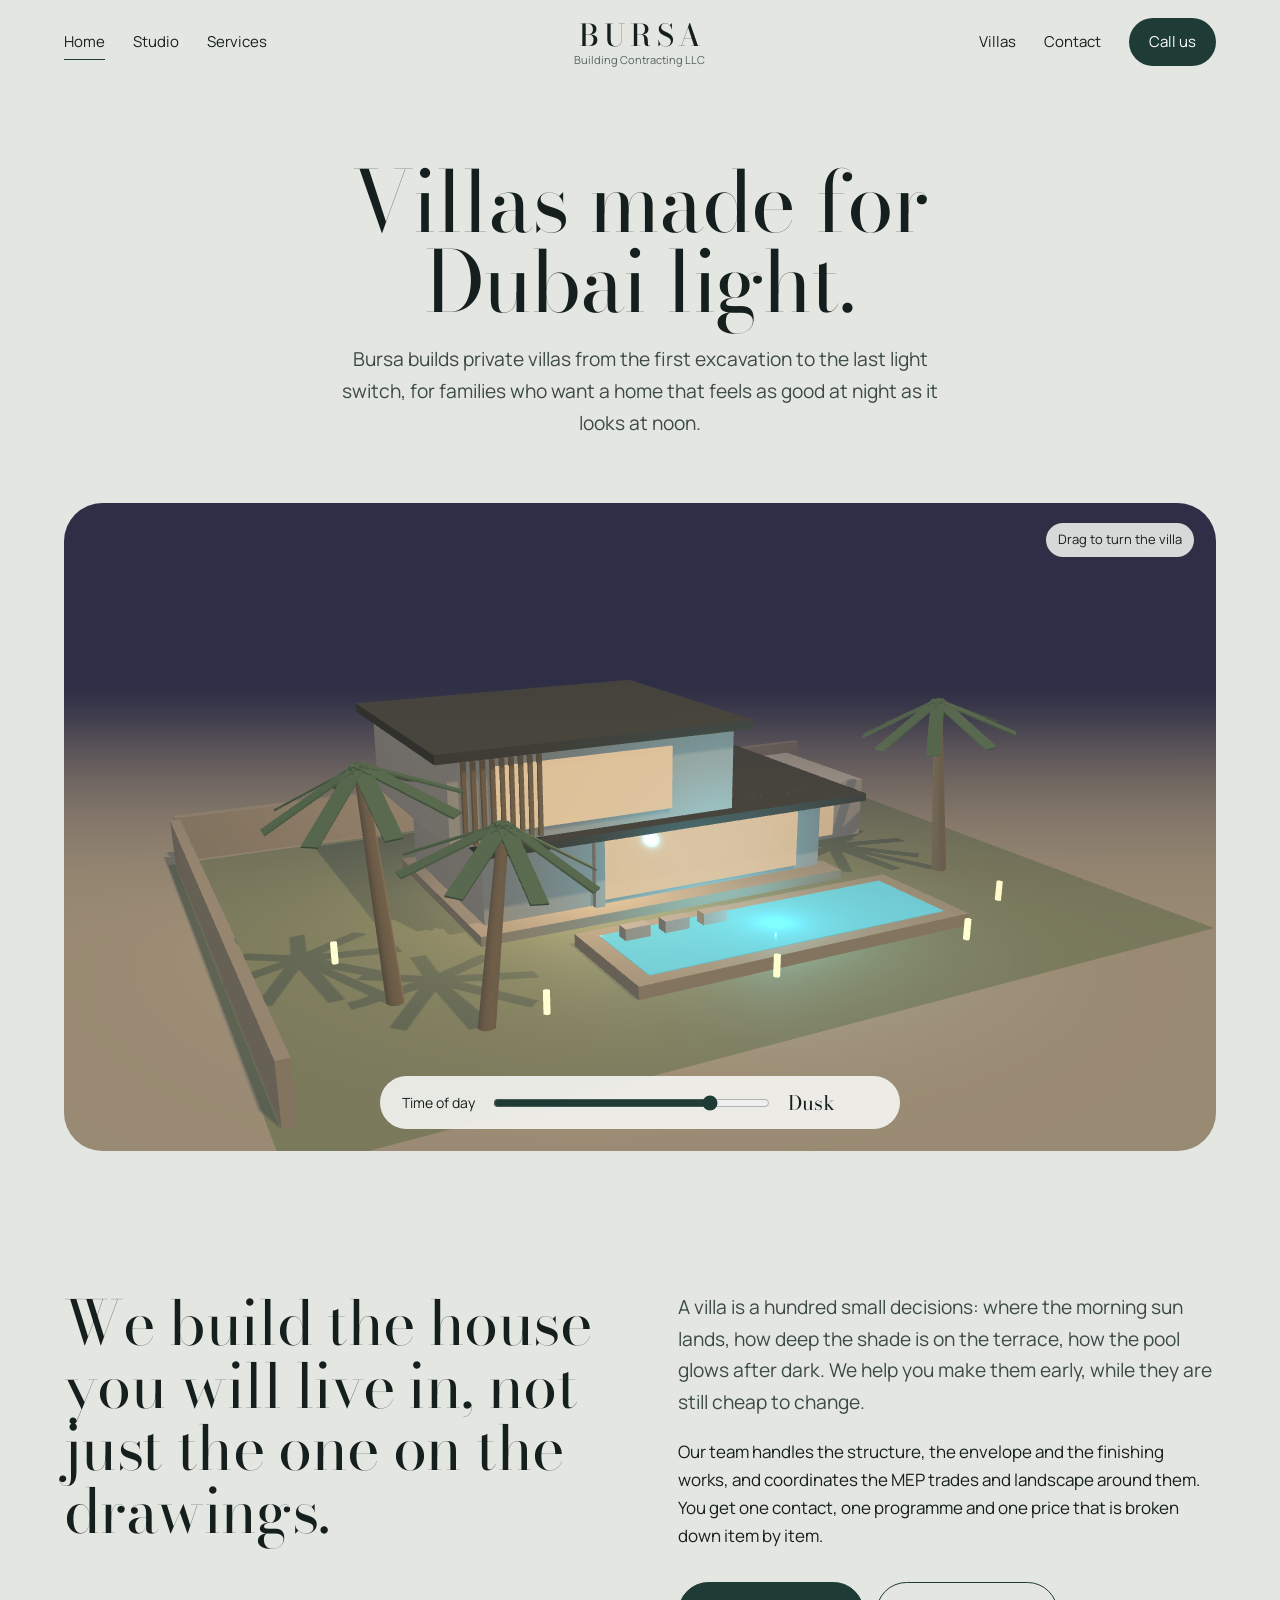
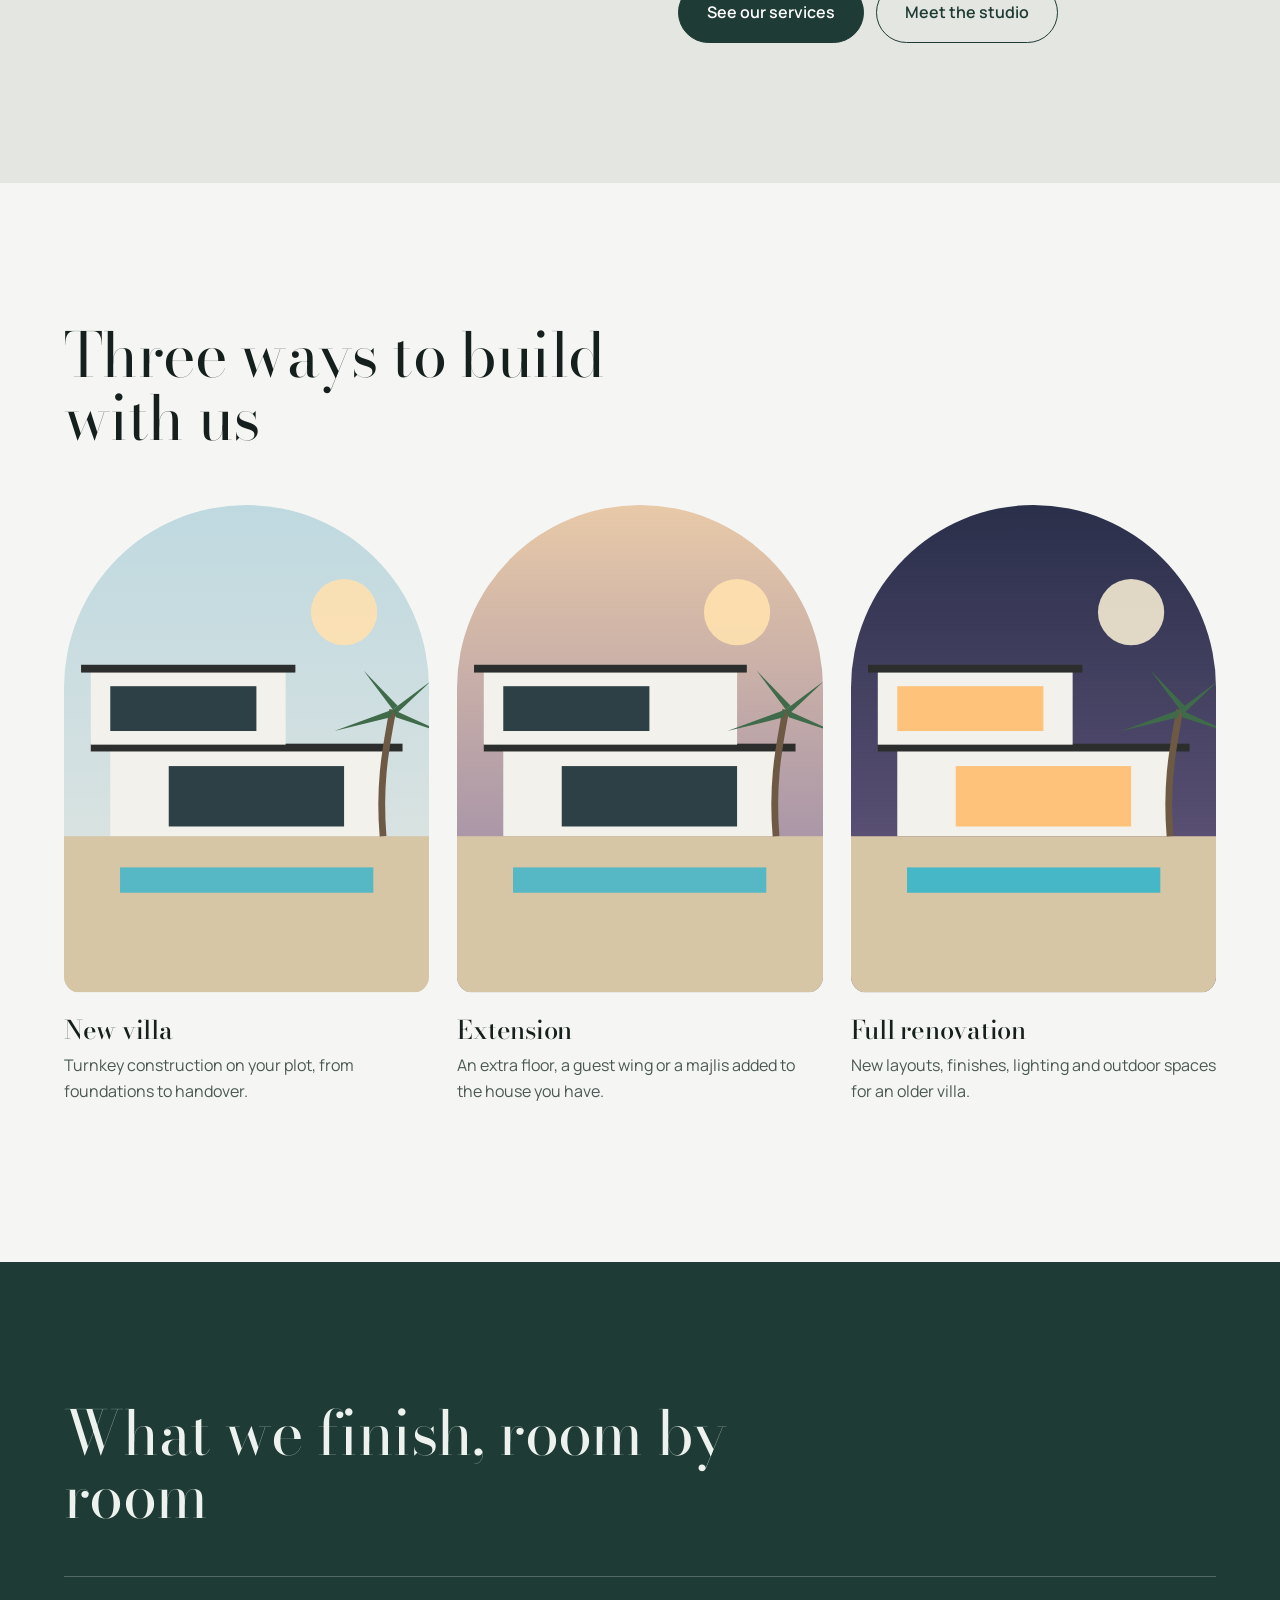
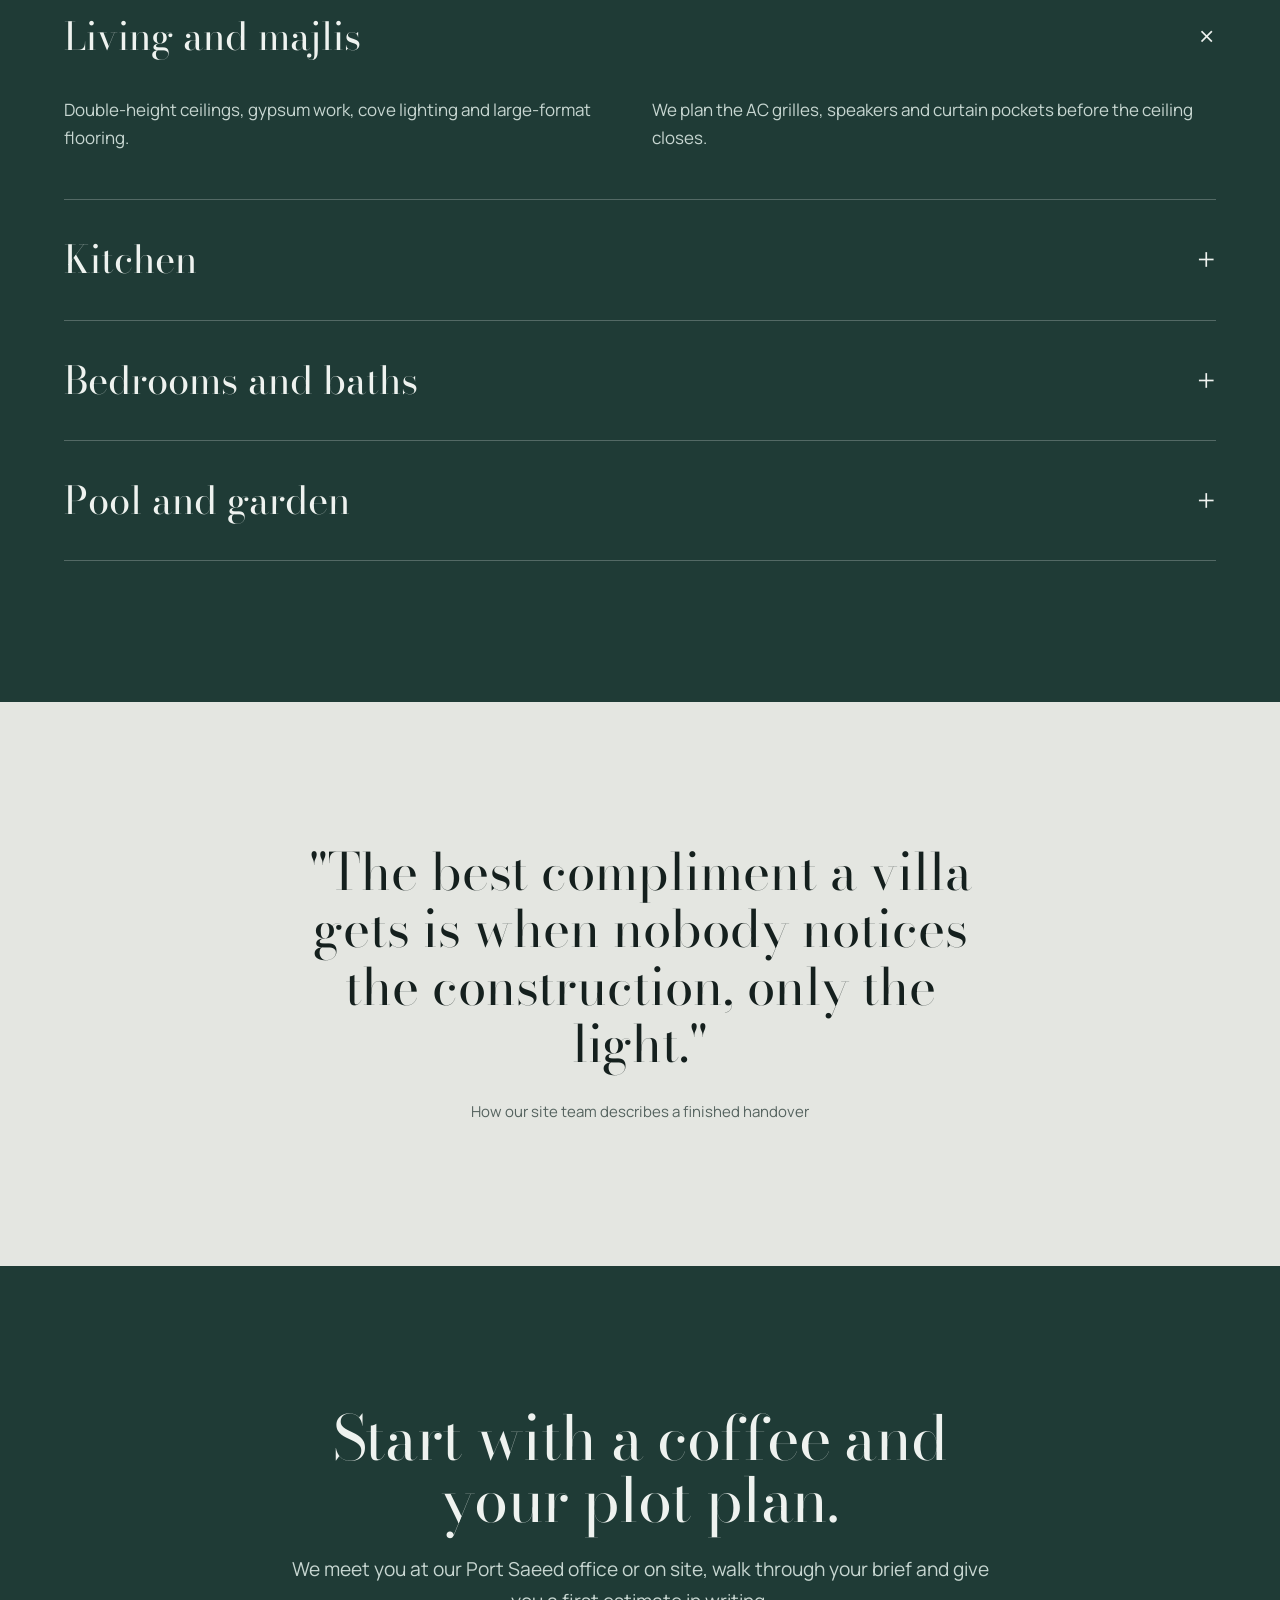
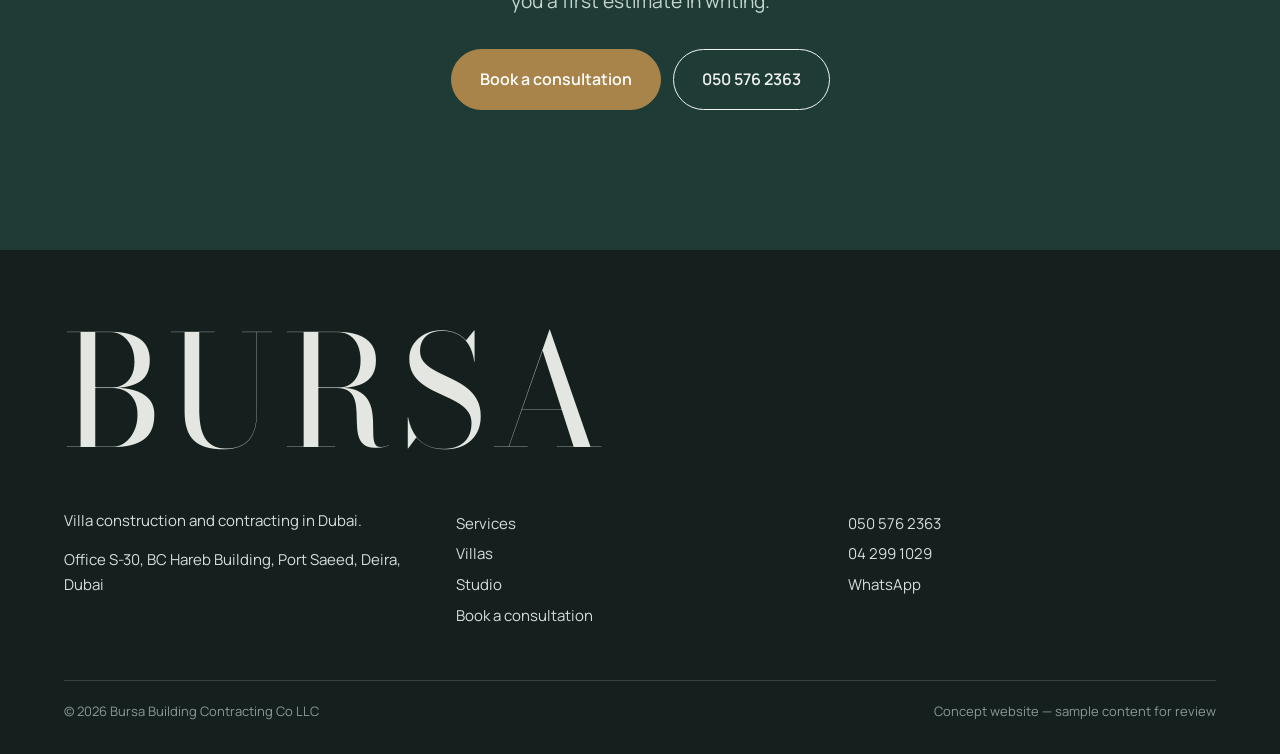
==== index.html @ c4c03177 "Initial commit: add project source, detailed README, and website screenshots" ====
<!doctype html>
<html lang="en">
<head>
<meta charset="utf-8">
<meta name="viewport" content="width=device-width, initial-scale=1, viewport-fit=cover">
<title>Bursa Building Contracting | Villa construction in Dubai</title>
<meta name="description" content="Private villa construction, extensions and renovation in Dubai.">
<meta name="theme-color" content="#1F3B36">
<meta property="og:title" content="Bursa Building Contracting | Villa construction in Dubai">
<meta property="og:description" content="Private villa construction, extensions and renovation in Dubai.">
<link rel="icon" href="favicon.svg" type="image/svg+xml">
<link rel="preconnect" href="https://fonts.googleapis.com">
<link rel="preconnect" href="https://fonts.gstatic.com" crossorigin>
<link href="https://fonts.googleapis.com/css2?family=Bodoni+Moda:opsz,wght@6..96,400..700&family=Manrope:wght@400;500;600;700&display=swap" rel="stylesheet">
<link rel="stylesheet" href="assets/css/style.css">
</head>
<body class="page-index">
<a class="skip" href="#main">Skip to content</a>
<header class="hdr" data-header>
  <div class="wrap">
    <nav class="side" aria-label="Main"><a href="index.html" aria-current="page">Home</a><a href="about.html">Studio</a><a href="services.html">Services</a></nav>
    <a class="logo" href="index.html" aria-label="Bursa Building Contracting home"><b>BURSA</b><small>Building Contracting LLC</small></a>
    <nav class="side right" aria-label="Secondary"><a href="projects.html">Villas</a><a href="contact.html">Contact</a><a class="pill" href="tel:+971505762363">Call us</a></nav>
    <button class="menu-btn" data-menu-toggle aria-expanded="false" aria-controls="mnav">Menu</button>
  </div>
  <nav class="mnav" id="mnav" data-menu aria-label="Mobile"><a href="index.html" aria-current="page">Home</a><a href="about.html">Studio</a><a href="services.html">Services</a><a href="projects.html">Villas</a><a href="contact.html">Contact</a><a class="tel" href="tel:+971505762363">050 576 2363</a></nav>
</header>
<main id="main">
<section class="hero"><div class="wrap">
  <h1>Villas made for Dubai light.</h1>
  <p class="lede">Bursa builds private villas from the first excavation to the last light switch, for families who want a home that feels as good at night as it looks at noon.</p>
  <div class="frame">
    <canvas data-scene="hero" role="img" aria-label="A 3D modern villa with a pool and palm trees, lit from midday to night"></canvas>
    <span class="drag-hint">Drag to turn the villa</span>
    <label class="tod"><span>Time of day</span><input type="range" min="0" max="1" step="0.01" value="0.1" data-tod aria-label="Time of day"><output data-tod-label>Midday</output></label>
  </div>
</div></section>

<section class="sec"><div class="wrap intro">
  <h2>We build the house you will live in, not just the one on the drawings.</h2>
  <div>
    <p class="lede">A villa is a hundred small decisions: where the morning sun lands, how deep the shade is on the terrace, how the pool glows after dark. We help you make them early, while they are still cheap to change.</p>
    <p>Our team handles the structure, the envelope and the finishing works, and coordinates the MEP trades and landscape around them. You get one contact, one programme and one price that is broken down item by item.</p>
    <div class="btns"><a class="btn solid" href="services.html">See our services</a><a class="btn" href="about.html">Meet the studio</a></div>
  </div>
</div></section>

<section class="sec chalk"><div class="wrap">
  <h2 style="max-width:16ch">Three ways to build with us</h2>
  <div class="villas">
    <article class="villa-card"><div class="pic"><svg viewBox="0 0 400 500" preserveAspectRatio="xMidYMid slice" aria-hidden="true"><defs><linearGradient id="sa" x1="0" y1="0" x2="0" y2="1"><stop offset="0" stop-color="#BFD9E0"/><stop offset="1" stop-color="#E4E6E1"/></linearGradient></defs><rect width="400" height="500" fill="url(#sa)"/><circle cx="300" cy="110" r="34" fill="#FFE2B0" opacity=".9"/><rect x="60" y="250" width="280" height="90" fill="#F3F1EC"/><rect x="40" y="245" width="320" height="8" fill="#2B2E2C"/><rect x="40" y="170" width="200" height="76" fill="#F3F1EC"/><rect x="30" y="164" width="220" height="8" fill="#2B2E2C"/><rect x="60" y="186" width="150" height="46" fill="#2D4046"/><rect x="120" y="268" width="180" height="62" fill="#2D4046"/><rect x="0" y="340" width="400" height="160" fill="#D7C6A6"/><rect x="70" y="372" width="260" height="26" fill="#3FB7C9" opacity=".85"/><path d="M340 340 C335 280 345 240 350 210" stroke="#6E5A44" stroke-width="7" fill="none"/><g fill="#3F6B4A"><path d="M350 210 l-60 22 l58-14z"/><path d="M350 210 l55 25 l-52-17z"/><path d="M350 210 l-30 -40 l35 36z"/><path d="M350 210 l40 -30 l-36 34z"/></g></svg></div><h3>New villa</h3><p>Turnkey construction on your plot, from foundations to handover.</p></article>
    <article class="villa-card"><div class="pic"><svg viewBox="0 0 400 500" preserveAspectRatio="xMidYMid slice" aria-hidden="true"><defs><linearGradient id="sb" x1="0" y1="0" x2="0" y2="1"><stop offset="0" stop-color="#E8C9A8"/><stop offset="1" stop-color="#8E7FA8"/></linearGradient></defs><rect width="400" height="500" fill="url(#sb)"/><circle cx="300" cy="110" r="34" fill="#FFE2B0" opacity=".9"/><rect x="60" y="250" width="280" height="90" fill="#F3F1EC"/><rect x="40" y="245" width="320" height="8" fill="#2B2E2C"/><rect x="40" y="170" width="260" height="76" fill="#F3F1EC"/><rect x="30" y="164" width="280" height="8" fill="#2B2E2C"/><rect x="60" y="186" width="150" height="46" fill="#2D4046"/><rect x="120" y="268" width="180" height="62" fill="#2D4046"/><rect x="0" y="340" width="400" height="160" fill="#D7C6A6"/><rect x="70" y="372" width="260" height="26" fill="#3FB7C9" opacity=".85"/><path d="M340 340 C335 280 345 240 350 210" stroke="#6E5A44" stroke-width="7" fill="none"/><g fill="#3F6B4A"><path d="M350 210 l-60 22 l58-14z"/><path d="M350 210 l55 25 l-52-17z"/><path d="M350 210 l-30 -40 l35 36z"/><path d="M350 210 l40 -30 l-36 34z"/></g></svg></div><h3>Extension</h3><p>An extra floor, a guest wing or a majlis added to the house you have.</p></article>
    <article class="villa-card"><div class="pic"><svg viewBox="0 0 400 500" preserveAspectRatio="xMidYMid slice" aria-hidden="true"><defs><linearGradient id="sc" x1="0" y1="0" x2="0" y2="1"><stop offset="0" stop-color="#2A2F4A"/><stop offset="1" stop-color="#6E5E86"/></linearGradient></defs><rect width="400" height="500" fill="url(#sc)"/><circle cx="300" cy="110" r="34" fill="#F3E9D2" opacity=".9"/><rect x="60" y="250" width="280" height="90" fill="#F3F1EC"/><rect x="40" y="245" width="320" height="8" fill="#2B2E2C"/><rect x="40" y="170" width="200" height="76" fill="#F3F1EC"/><rect x="30" y="164" width="220" height="8" fill="#2B2E2C"/><rect x="60" y="186" width="150" height="46" fill="#FFC27A"/><rect x="120" y="268" width="180" height="62" fill="#FFC27A"/><rect x="0" y="340" width="400" height="160" fill="#D7C6A6"/><rect x="70" y="372" width="260" height="26" fill="#3FB7C9" opacity=".95"/><path d="M340 340 C335 280 345 240 350 210" stroke="#6E5A44" stroke-width="7" fill="none"/><g fill="#3F6B4A"><path d="M350 210 l-60 22 l58-14z"/><path d="M350 210 l55 25 l-52-17z"/><path d="M350 210 l-30 -40 l35 36z"/><path d="M350 210 l40 -30 l-36 34z"/></g></svg></div><h3>Full renovation</h3><p>New layouts, finishes, lighting and outdoor spaces for an older villa.</p></article>
  </div>
</div></section>

<section class="sec teal"><div class="wrap">
  <h2 style="max-width:18ch">What we finish, room by room</h2>
  <div class="rooms">
    <details open><summary>Living and majlis</summary><div class="inner"><p>Double-height ceilings, gypsum work, cove lighting and large-format flooring.</p><p>We plan the AC grilles, speakers and curtain pockets before the ceiling closes.</p></div></details>
    <details><summary>Kitchen</summary><div class="inner"><p>Joinery, stone counters, extraction and appliance points coordinated with your supplier.</p><p>Separate service kitchen and pantry where the plan allows.</p></div></details>
    <details><summary>Bedrooms and baths</summary><div class="inner"><p>Walk-in wardrobes, concealed doors and wet areas with full waterproofing tests.</p><p>Sanitary ware installed to the manufacturer's levels and warranties.</p></div></details>
    <details><summary>Pool and garden</summary><div class="inner"><p>Concrete pools with tiling, filtration, lighting and decking.</p><p>Pergolas, planters, irrigation points and garden lighting.</p></div></details>
  </div>
</div></section>

<section class="sec quote"><div class="wrap">
  <blockquote>"The best compliment a villa gets is when nobody notices the construction, only the light."</blockquote>
  <cite>How our site team describes a finished handover</cite>
</div></section>
<section class="sec teal center"><div class="wrap" style="text-align:center">
  <h2 style="max-width:18ch;margin:0 auto">Start with a coffee and your plot plan.</h2>
  <p class="lede" style="margin:22px auto 0">We meet you at our Port Saeed office or on site, walk through your brief and give you a first estimate in writing.</p>
  <div class="btns" style="justify-content:center"><a class="btn solid" href="contact.html">Book a consultation</a><a class="btn" href="tel:+971505762363">050 576 2363</a></div>
</div></section>
</main>
<footer class="ftr"><div class="wrap">
  <div class="big">BURSA</div>
  <div class="cols">
    <div><p>Villa construction and contracting in Dubai.</p><p>Office S-30, BC Hareb Building, Port Saeed, Deira, Dubai</p></div>
    <nav aria-label="Footer"><a href="services.html">Services</a><a href="projects.html">Villas</a><a href="about.html">Studio</a><a href="contact.html">Book a consultation</a></nav>
    <nav aria-label="Phone"><a href="tel:+971505762363">050 576 2363</a><a href="tel:+97142991029">04 299 1029</a><a href="https://wa.me/971505762363" target="_blank" rel="noopener">WhatsApp</a></nav>
  </div>
  <div class="fine"><span>© <span data-year></span> Bursa Building Contracting Co LLC</span><span>Concept website — sample content for review</span></div>
</div></footer>
<script src="assets/js/vendor/three.min.js"></script>
<script src="assets/js/scene.js"></script>
<script src="assets/js/main.js"></script>
</body>
</html>
---- assets/css/style.css ----
/* Bursa Building Contracting — limestone, teal and dusk */
:root{
  --lime:#E4E6E1; --chalk:#F5F6F3; --teal:#1F3B36; --teal2:#2E5750; --dusk:#8E7FA8; --brass:#A9844A; --ink:#15201E;
  --serif:'Bodoni Moda', 'Didot', Georgia, serif;
  --sans:'Manrope', 'Helvetica Neue', Arial, sans-serif;
  --pad:clamp(20px,5vw,80px);
}
*{box-sizing:border-box}
html{scroll-behavior:smooth;-webkit-text-size-adjust:100%}
body{margin:0;background:var(--lime);color:var(--ink);font-family:var(--sans);font-size:17px;line-height:1.65;padding-bottom:env(safe-area-inset-bottom,0px)}
a{color:inherit}
:focus-visible{outline:2px solid var(--brass);outline-offset:3px}
.skip{position:absolute;left:-999px;background:var(--teal);color:#fff;padding:10px 16px;z-index:99}
.skip:focus{left:12px;top:12px}
.wrap{max-width:1320px;margin:0 auto;padding:0 var(--pad)}
h1,h2,h3{font-family:var(--serif);font-weight:500;margin:0;letter-spacing:-.01em}
h1{font-size:clamp(44px,6.6vw,104px);line-height:.95;font-weight:400}
h2{font-size:clamp(34px,4.8vw,70px);line-height:1.02;font-weight:400}
h3{font-size:clamp(22px,2vw,30px);line-height:1.15}
p{margin:0 0 1em;max-width:60ch}
.lede{font-size:clamp(18px,1.5vw,21px);color:#3B4A47}

/* header */
.hdr{position:sticky;top:0;z-index:40;background:rgba(228,230,225,.88);backdrop-filter:blur(12px);border-bottom:1px solid transparent;transition:border-color .3s;padding-top:env(safe-area-inset-top,0px)}
.hdr.is-scrolled{border-color:rgba(31,59,54,.15)}
.hdr .wrap{display:grid;grid-template-columns:1fr auto 1fr;align-items:center;height:84px}
.hdr .side{display:flex;gap:28px}
.hdr .side.right{justify-content:flex-end;align-items:center}
.hdr a{text-decoration:none;font-size:15px}
.hdr .side a:not(.pill){position:relative;padding:6px 0}
.hdr .side a[aria-current="page"]::after{content:"";position:absolute;left:0;right:0;bottom:0;height:1px;background:var(--teal)}
.logo{text-align:center;line-height:1}
.logo b{font-family:var(--serif);font-size:30px;font-weight:500;letter-spacing:.18em;display:block;padding-left:.18em}
.logo small{font-size:11px;color:#55635F;display:block;margin-top:4px}
.pill{background:var(--teal);color:#fff;padding:12px 20px;border-radius:999px}
.pill:hover{background:var(--teal2)}
.menu-btn{display:none;background:none;border:1px solid var(--teal);border-radius:999px;padding:10px 18px;font:inherit;font-size:15px;cursor:pointer;color:var(--teal);justify-self:end}
.mnav{display:none}
@media (max-width:960px){
  .hdr .wrap{grid-template-columns:1fr auto}
  .hdr .side{display:none}
  .logo{text-align:left}
  .menu-btn{display:block}
  .mnav{display:block;position:fixed;inset:0;background:var(--teal);color:#fff;z-index:60;padding:110px var(--pad) 40px;opacity:0;visibility:hidden;transition:opacity .35s ease,visibility .35s}
  .mnav.is-open{opacity:1;visibility:visible}
  .mnav a{display:block;font-family:var(--serif);font-size:40px;text-decoration:none;padding:6px 0}
  .mnav .tel{font-family:var(--sans);font-size:18px;margin-top:28px;opacity:.85}
  body.menu-open .menu-btn{position:relative;z-index:70;color:#fff;border-color:#fff}
}

/* hero */
.hero{padding:clamp(36px,6vw,80px) 0 0;text-align:center}
.hero h1{max-width:14ch;margin:0 auto}
.hero .lede{margin:22px auto 0;max-width:52ch}
.frame{position:relative;margin-top:clamp(36px,5vw,64px);border-radius:clamp(20px,3vw,40px);overflow:hidden;height:clamp(420px,72vh,760px);background:#BFD9E0}
.frame canvas{width:100%;height:100%;display:block;cursor:grab;touch-action:pan-y}
.frame canvas:active{cursor:grabbing}
.no-webgl{background:linear-gradient(180deg,#BFD9E0,#8E7FA8)}
.tod{position:absolute;left:50%;bottom:22px;transform:translateX(-50%);display:flex;align-items:center;gap:16px;background:rgba(245,246,243,.9);backdrop-filter:blur(10px);border-radius:999px;padding:10px 22px;font-size:14px;width:min(520px,calc(100% - 32px))}
.tod output{font-family:var(--serif);font-size:20px;min-width:7.5ch;text-align:left}
.tod input{flex:1;accent-color:var(--teal)}
.drag-hint{position:absolute;top:20px;right:22px;font-size:13px;background:rgba(245,246,243,.85);padding:6px 12px;border-radius:999px}

.phead{padding:clamp(40px,6vw,80px) 0 0;text-align:center}
.phead h1{font-size:clamp(42px,6.6vw,100px);max-width:16ch;margin:0 auto}
.phead .lede{margin:22px auto 0;max-width:50ch}
.phead .frame{height:clamp(300px,46vh,480px)}

.sec{padding:clamp(80px,11vw,150px) 0}
.sec.teal{background:var(--teal);color:#EEF2EF}
.sec.teal .lede{color:#C7D6D1}
.sec.chalk{background:var(--chalk)}
.intro{display:grid;grid-template-columns:minmax(0,1fr) minmax(0,1fr);gap:clamp(32px,6vw,100px);align-items:start}
@media (max-width:860px){ .intro{grid-template-columns:1fr} }

.villas{display:grid;grid-template-columns:repeat(3,minmax(0,1fr));gap:28px;margin-top:56px}
.villa-card .pic{aspect-ratio:3/4;border-radius:200px 200px 18px 18px;overflow:hidden;position:relative}
.villa-card h3{margin-top:22px}
.villa-card p{color:#4A5855;font-size:16px;margin-top:8px}
@media (max-width:860px){ .villas{grid-template-columns:1fr} .villa-card .pic{aspect-ratio:4/3;border-radius:160px 160px 18px 18px} }
.pic svg{position:absolute;inset:0;width:100%;height:100%}

.rooms{margin-top:48px;border-top:1px solid rgba(238,242,239,.25)}
.rooms details{border-bottom:1px solid rgba(238,242,239,.25)}
.rooms summary{list-style:none;cursor:pointer;display:flex;justify-content:space-between;align-items:center;padding:28px 0;font-family:var(--serif);font-size:clamp(26px,3vw,42px)}
.rooms summary::-webkit-details-marker{display:none}
.rooms summary::after{content:"+";font-family:var(--sans);font-weight:300;font-size:32px;transition:transform .3s}
.rooms details[open] summary::after{transform:rotate(45deg)}
.rooms .inner{padding:0 0 30px;display:grid;grid-template-columns:minmax(0,1fr) minmax(0,1fr);gap:24px;color:#C7D6D1}
@media (max-width:700px){ .rooms .inner{grid-template-columns:1fr} }

.quote{text-align:center}
.quote blockquote{font-family:var(--serif);font-size:clamp(30px,4vw,58px);line-height:1.12;margin:0 auto;max-width:22ch}
.quote cite{display:block;margin-top:28px;font-style:normal;font-size:15px;color:#55635F}

.btn{display:inline-flex;align-items:center;justify-content:center;text-decoration:none;border-radius:999px;padding:16px 28px;font-weight:600;font-size:16px;border:1px solid var(--teal);background:transparent;color:var(--teal);cursor:pointer;font-family:var(--sans)}
.btn:hover{background:rgba(31,59,54,.07)}
.btn.solid{background:var(--teal);color:#fff}
.btn.solid:hover{background:var(--teal2)}
.teal .btn{border-color:#EEF2EF;color:#EEF2EF}
.teal .btn.solid{background:var(--brass);border-color:var(--brass);color:#fff}
.btns{display:flex;gap:12px;flex-wrap:wrap;margin-top:32px}
.center .btns{justify-content:center}

.gallery{display:grid;grid-template-columns:repeat(6,minmax(0,1fr));gap:24px}
.gallery article:nth-child(1){grid-column:span 4}
.gallery article:nth-child(2){grid-column:span 2}
.gallery article:nth-child(3){grid-column:span 2}
.gallery article:nth-child(4){grid-column:span 2}
.gallery article:nth-child(5){grid-column:span 2}
.gallery article:nth-child(6){grid-column:span 6}
.gallery .pic{position:relative;border-radius:22px;overflow:hidden;aspect-ratio:4/3}
.gallery article:nth-child(1) .pic,.gallery article:nth-child(6) .pic{aspect-ratio:16/8}
.gallery h3{margin-top:16px;font-size:24px}
.gallery p{font-size:15px;color:#4A5855;margin:4px 0 0}
@media (max-width:860px){ .gallery article{grid-column:span 6!important} .gallery .pic{aspect-ratio:4/3!important} }

.facts{display:grid;grid-template-columns:repeat(3,minmax(0,1fr));gap:0;margin-top:48px;border-top:1px solid rgba(31,59,54,.2)}
.facts div{padding:28px 24px 0 0}
.facts b{font-family:var(--serif);font-size:24px;font-weight:500;display:block;margin-bottom:6px}
@media (max-width:760px){ .facts{grid-template-columns:1fr} }

.form{display:grid;gap:16px;background:var(--chalk);border-radius:28px;padding:clamp(24px,4vw,44px)}
.field label{display:block;font-size:14px;margin-bottom:6px;color:#3B4A47}
.field input,.field select,.field textarea{width:100%;border:1px solid rgba(31,59,54,.25);background:#fff;border-radius:14px;padding:14px 16px;font:inherit;font-size:16px;color:var(--ink)}
.field textarea{min-height:140px;resize:vertical}
.field input:focus,.field select:focus,.field textarea:focus{outline:none;border-color:var(--teal);box-shadow:0 0 0 3px rgba(31,59,54,.15)}
.two{display:grid;grid-template-columns:1fr 1fr;gap:16px}
@media (max-width:560px){ .two{grid-template-columns:1fr} }
.form-status{min-height:1.4em;margin:0;font-size:15px}
.form-status.is-error{color:#9A3324}
.form-status.is-ok{color:var(--teal)}
.reach a{font-family:var(--serif);font-size:clamp(28px,3vw,40px);text-decoration:none;display:block}
.reach a:hover{color:var(--brass)}
.reach p{color:#4A5855}
.map{width:100%;height:380px;border:0;border-radius:28px;display:block}

.ftr{background:var(--ink);color:#D5DDDA;padding:72px 0 calc(32px + env(safe-area-inset-bottom,0px))}
.ftr .big{font-family:var(--serif);font-size:clamp(56px,12vw,200px);line-height:.9;letter-spacing:.06em;color:#E4E6E1}
.ftr .cols{display:grid;grid-template-columns:repeat(3,minmax(0,1fr));gap:24px;margin-top:48px;font-size:15px}
.ftr .cols a{display:block;text-decoration:none;padding:3px 0}
.ftr .cols a:hover{color:var(--brass)}
.ftr .fine{margin-top:48px;padding-top:20px;border-top:1px solid rgba(213,221,218,.18);font-size:13px;color:#8C9894;display:flex;justify-content:space-between;flex-wrap:wrap;gap:10px}
@media (max-width:700px){ .ftr .cols{grid-template-columns:1fr} }
@media (prefers-reduced-motion: reduce){ html{scroll-behavior:auto} *{transition:none!important} }
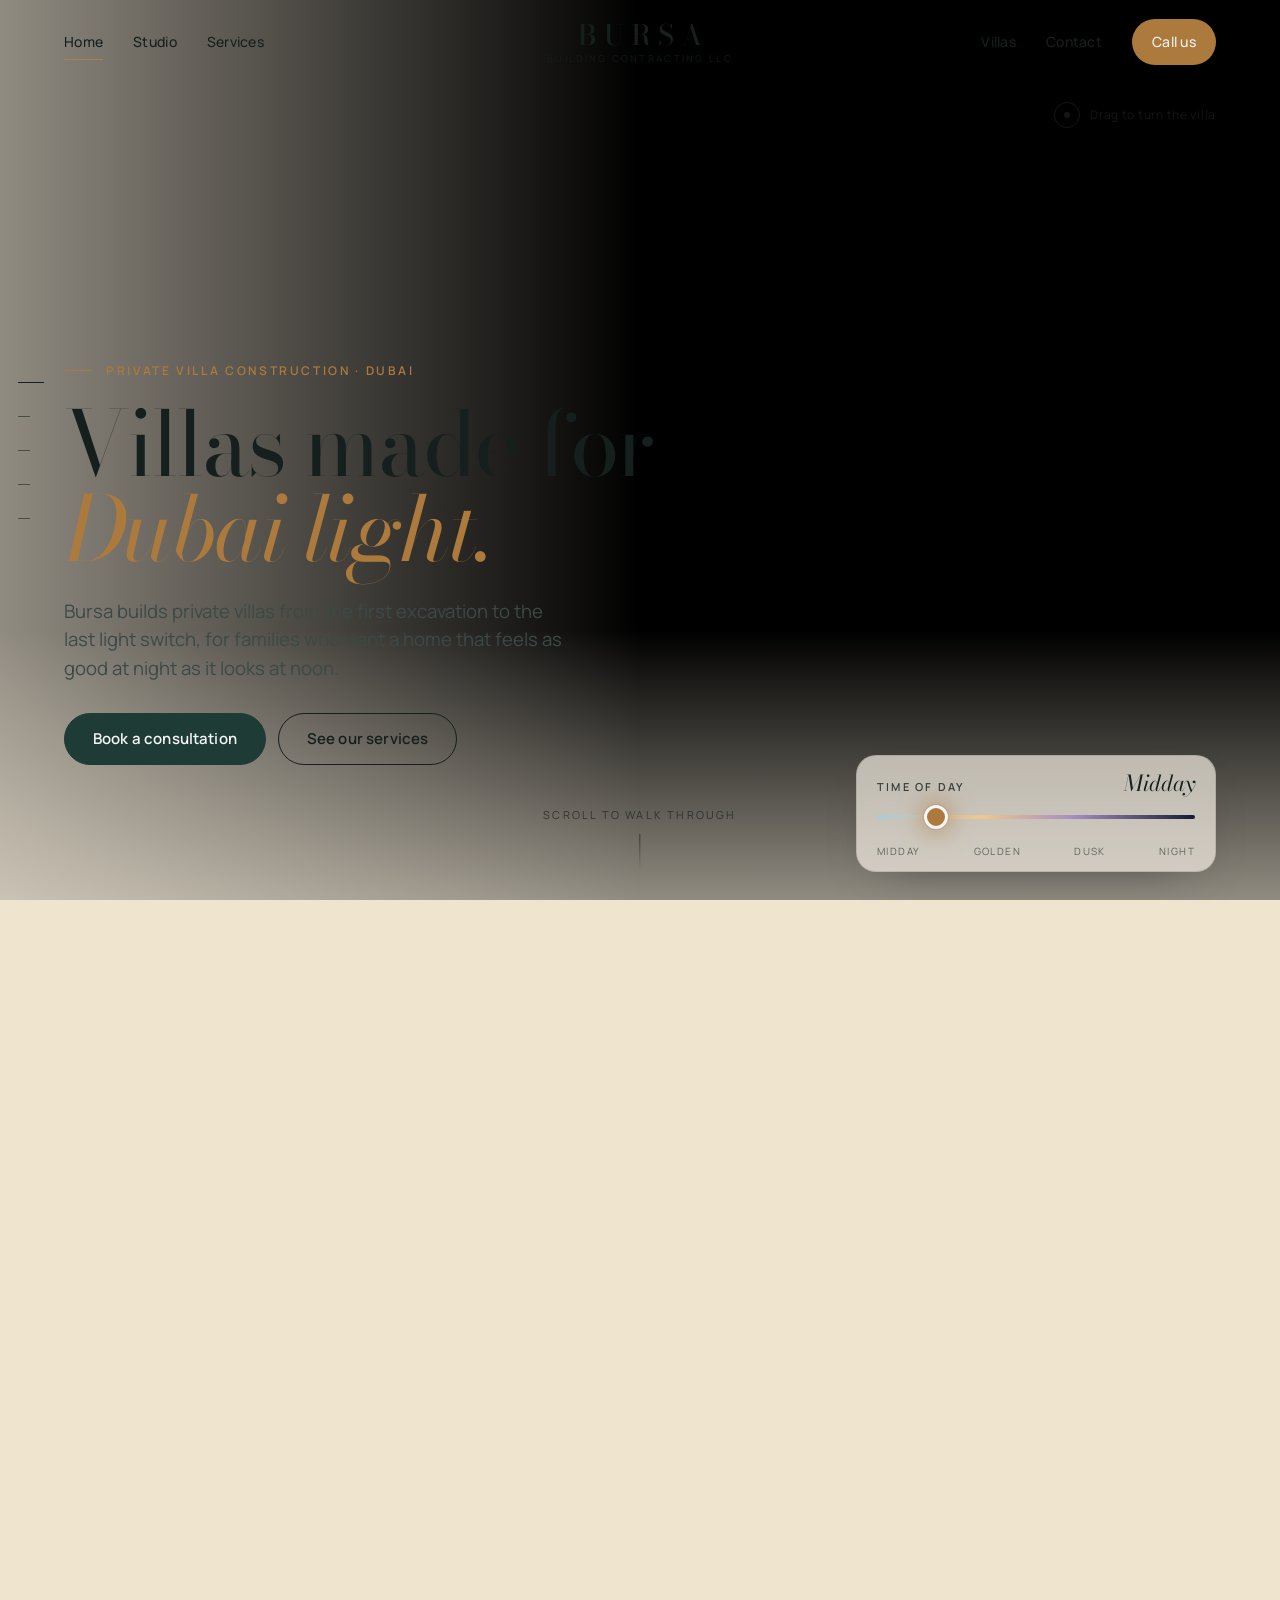
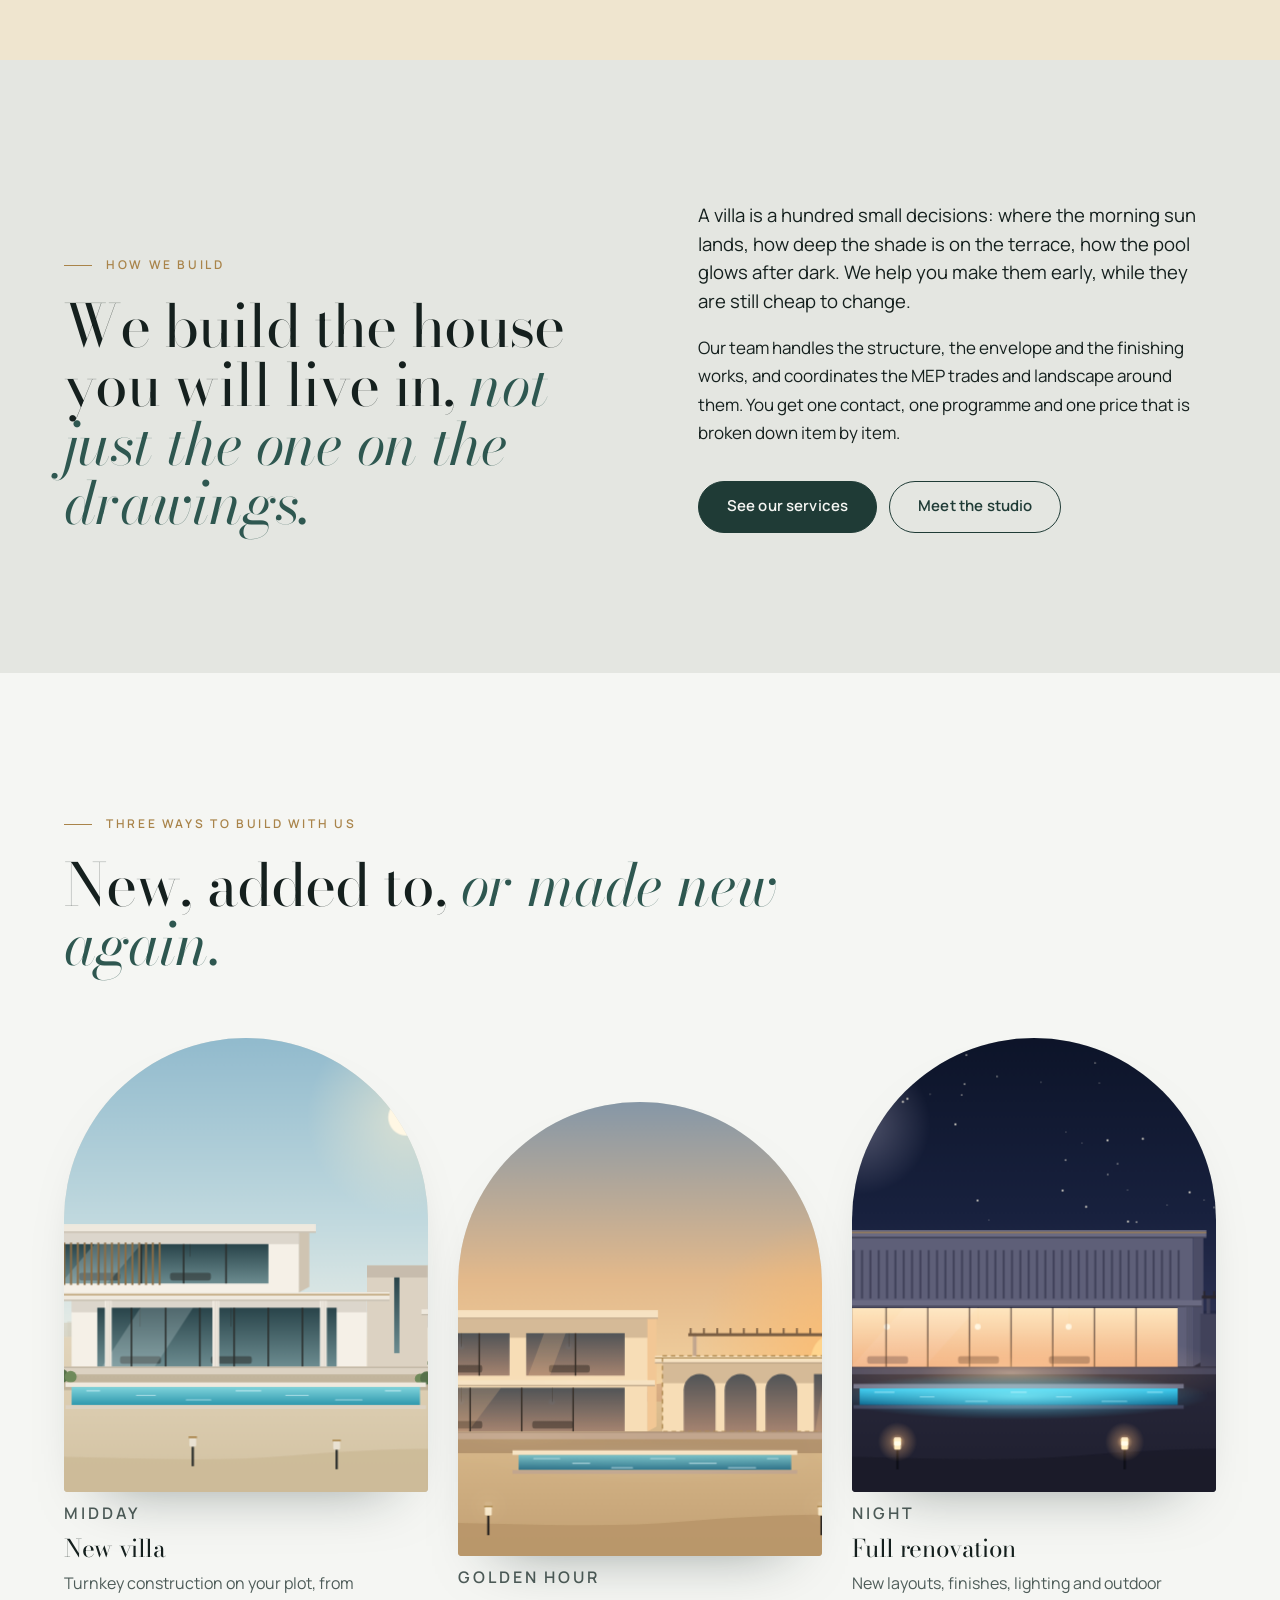
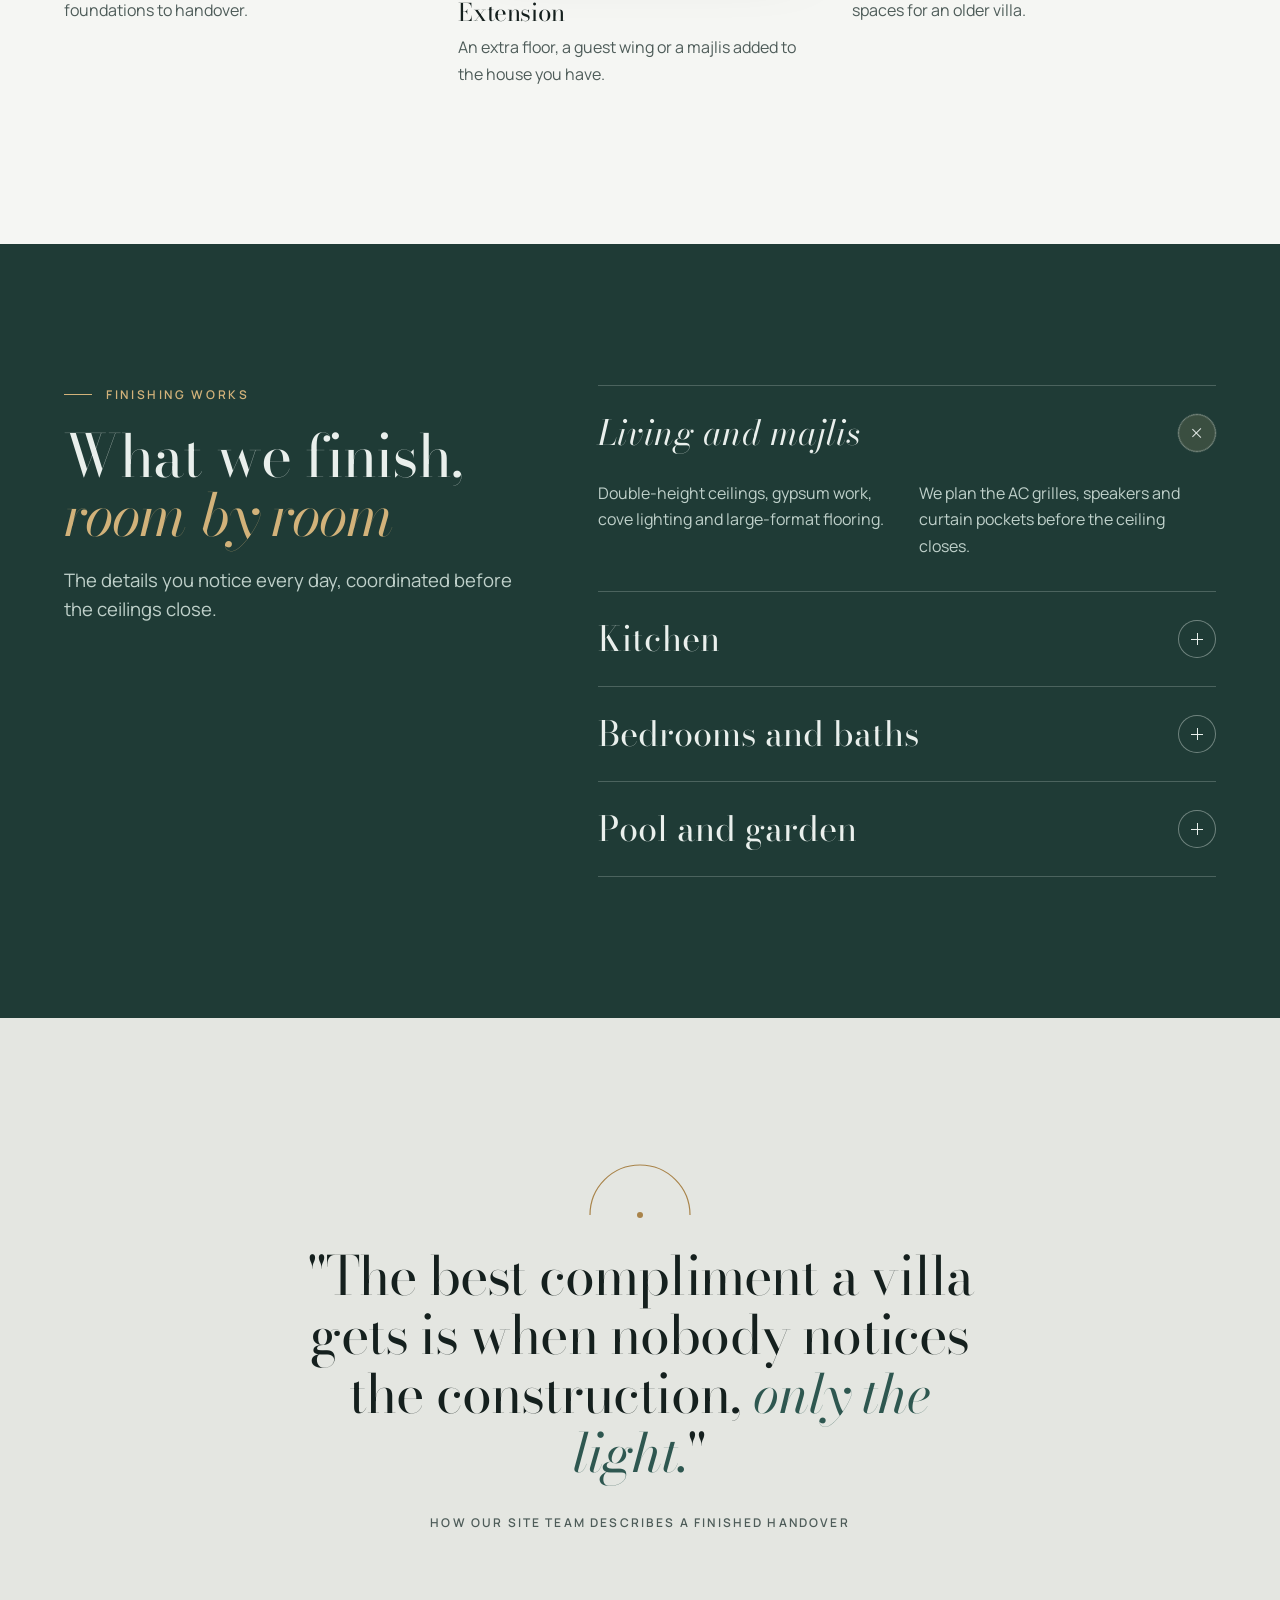
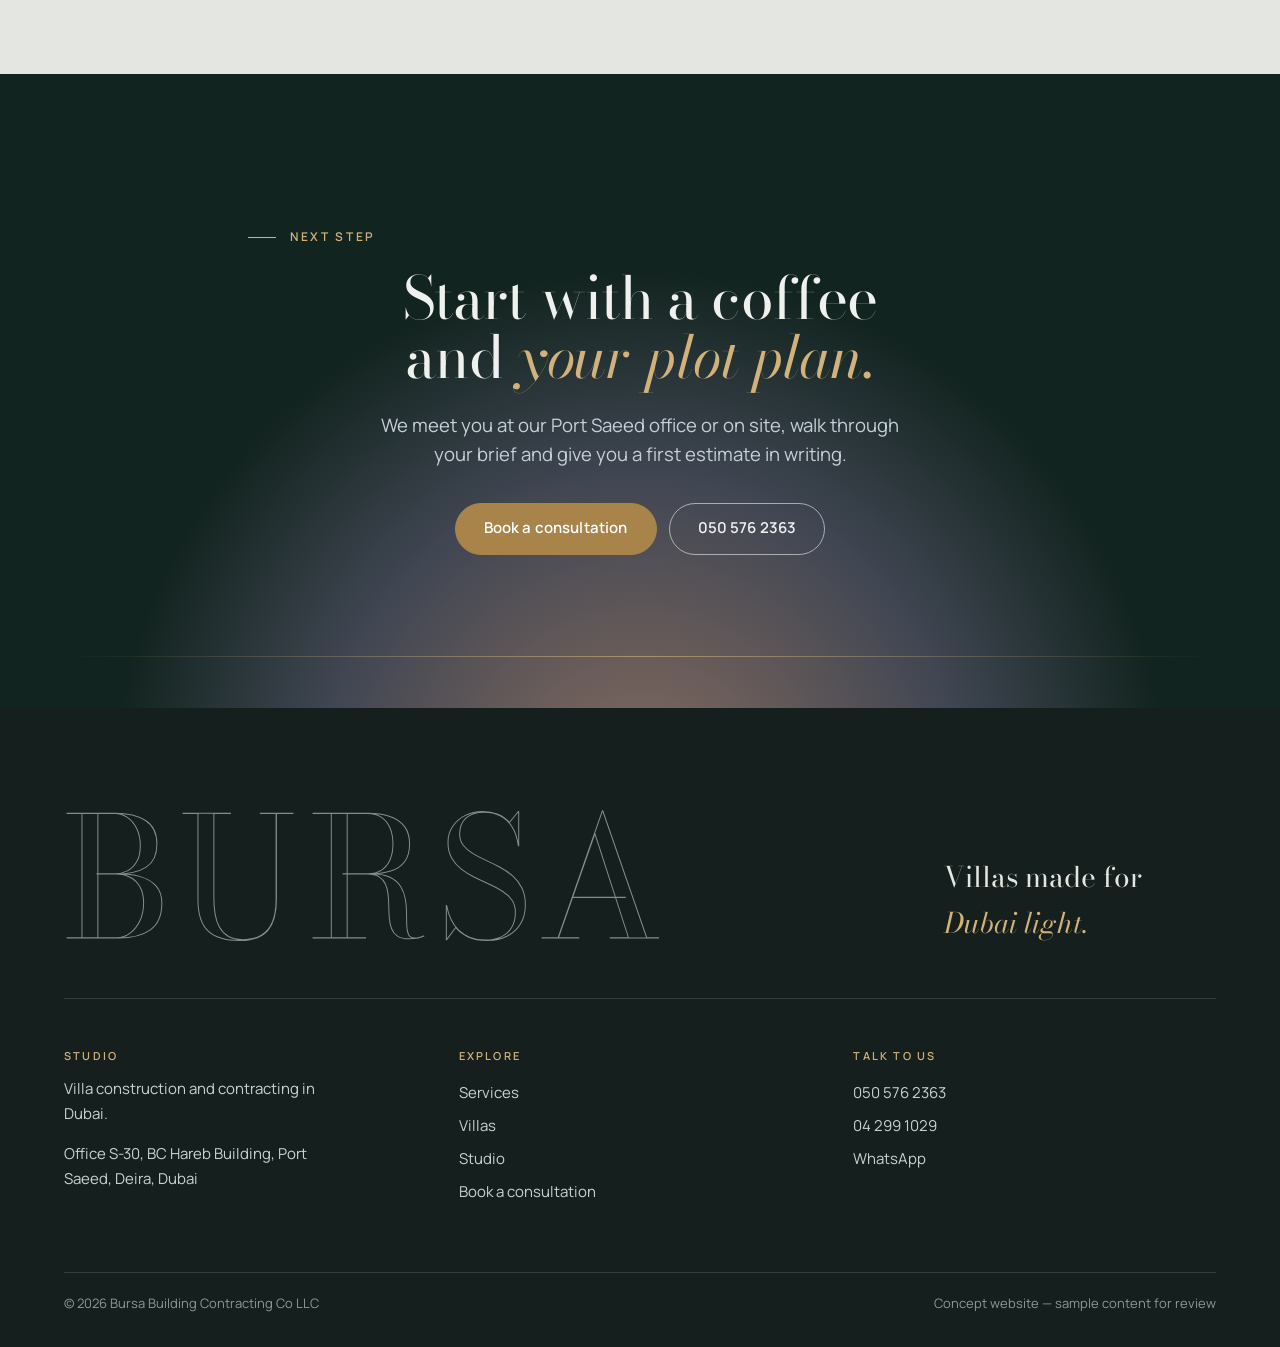
==== commit 48b8a1dd: "feat: implement scroll-driven 3d villa experience with time-of-day lighting" ====
--- a/index.html
+++ b/index.html
@@ -11,51 +11,102 @@
 <link rel="icon" href="favicon.svg" type="image/svg+xml">
 <link rel="preconnect" href="https://fonts.googleapis.com">
 <link rel="preconnect" href="https://fonts.gstatic.com" crossorigin>
-<link href="https://fonts.googleapis.com/css2?family=Bodoni+Moda:opsz,wght@6..96,400..700&family=Manrope:wght@400;500;600;700&display=swap" rel="stylesheet">
+<link href="https://fonts.googleapis.com/css2?family=Bodoni+Moda:ital,opsz,wght@0,6..96,400..700;1,6..96,400..700&family=Manrope:wght@400;500;600;700&display=swap" rel="stylesheet">
 <link rel="stylesheet" href="assets/css/style.css">
+<script>(function(d){d.classList.add('js');try{var rm=window.matchMedia('(prefers-reduced-motion: reduce)').matches;if(!rm&&!sessionStorage.getItem('bv-intro')){d.classList.add('show-loader');sessionStorage.setItem('bv-intro','1');}}catch(e){}})(document.documentElement);</script>
 </head>
 <body class="page-index">
+<div class="loader" aria-hidden="true">
+  <svg viewBox="0 0 240 150" class="loader-art">
+    <path class="ld-sun" d="M64 104 A56 56 0 0 1 176 104"/>
+    <path class="ld-hz" d="M20 104 H220"/>
+    <path class="ld-villa" d="M52 104 V84 H86 V66 H150 V84 H172 V104 M80 66 H158 M48 84 H178 M100 104 V88 H140 V104"/>
+  </svg>
+  <span class="ld-word">BURSA</span>
+</div>
 <a class="skip" href="#main">Skip to content</a>
 <header class="hdr" data-header>
   <div class="wrap">
     <nav class="side" aria-label="Main"><a href="index.html" aria-current="page">Home</a><a href="about.html">Studio</a><a href="services.html">Services</a></nav>
     <a class="logo" href="index.html" aria-label="Bursa Building Contracting home"><b>BURSA</b><small>Building Contracting LLC</small></a>
     <nav class="side right" aria-label="Secondary"><a href="projects.html">Villas</a><a href="contact.html">Contact</a><a class="pill" href="tel:+971505762363">Call us</a></nav>
-    <button class="menu-btn" data-menu-toggle aria-expanded="false" aria-controls="mnav">Menu</button>
+    <button class="menu-btn" data-menu-toggle aria-expanded="false" aria-controls="mnav"><span class="mb-lines" aria-hidden="true"></span><span class="mb-text">Menu</span></button>
   </div>
   <nav class="mnav" id="mnav" data-menu aria-label="Mobile"><a href="index.html" aria-current="page">Home</a><a href="about.html">Studio</a><a href="services.html">Services</a><a href="projects.html">Villas</a><a href="contact.html">Contact</a><a class="tel" href="tel:+971505762363">050 576 2363</a></nav>
 </header>
 <main id="main">
-<section class="hero"><div class="wrap">
-  <h1>Villas made for Dubai light.</h1>
-  <p class="lede">Bursa builds private villas from the first excavation to the last light switch, for families who want a home that feels as good at night as it looks at noon.</p>
-  <div class="frame">
-    <canvas data-scene="hero" role="img" aria-label="A 3D modern villa with a pool and palm trees, lit from midday to night"></canvas>
-    <span class="drag-hint">Drag to turn the villa</span>
-    <label class="tod"><span>Time of day</span><input type="range" min="0" max="1" step="0.01" value="0.1" data-tod aria-label="Time of day"><output data-tod-label>Midday</output></label>
+<section class="story" data-story aria-label="The villa, from midday to night">
+  <div class="stage" data-stage>
+    <div class="stage-media">
+      <canvas data-scene="hero" role="img" aria-label="A 3D modern villa with a pool and palm trees, lit from midday to night"></canvas>
+      <div class="fallback" aria-hidden="true"><svg class="ill " viewBox="0 0 800 600" preserveAspectRatio="xMidYMid slice" aria-hidden="true" focusable="false"><defs><linearGradient id="fb-sky" x1="0" y1="0" x2="0" y2="1"><stop offset="0" stop-color="#86B3C9"/><stop offset=".62" stop-color="#BFD8DE"/><stop offset="1" stop-color="#ECEFE8"/></linearGradient><linearGradient id="fb-gr" x1="0" y1="0" x2="0" y2="1"><stop offset="0" stop-color="#E2D5BC"/><stop offset="1" stop-color="#CDBB98"/></linearGradient><linearGradient id="fb-gl" x1="0" y1="0" x2="0" y2="1"><stop offset="0" stop-color="#29444A"/><stop offset="1" stop-color="#6C8C90"/></linearGradient><linearGradient id="fb-far" x1="0" y1="0" x2="0" y2="1"><stop offset="0" stop-color="#D9D6C8"/><stop offset="1" stop-color="#CFCAB8"/></linearGradient><linearGradient id="fb-pool" x1="0" y1="0" x2="0" y2="1"><stop offset="0" stop-color="#7FD3DB"/><stop offset="1" stop-color="#2F98AD"/></linearGradient><linearGradient id="fb-warm" x1="0" y1="0" x2="0" y2="1"><stop offset="0" stop-color="#FFE3AE"/><stop offset="1" stop-color="#EE9F52"/></linearGradient><linearGradient id="fb-trunk" x1="0" y1="0" x2="1" y2="0"><stop offset="0" stop-color="#8B7357"/><stop offset="1" stop-color="#5A4E40"/></linearGradient><radialGradient id="fb-halo"><stop offset="0" stop-color="#FFF1D0" stop-opacity="0.55"/><stop offset="1" stop-color="#FFF1D0" stop-opacity="0"/></radialGradient><radialGradient id="fb-glow"><stop offset="0" stop-color="#FFC77E" stop-opacity=".85"/><stop offset=".4" stop-color="#FFB25E" stop-opacity=".3"/><stop offset="1" stop-color="#FFB25E" stop-opacity="0"/></radialGradient><radialGradient id="fb-cyan"><stop offset="0" stop-color="#6FE6FF" stop-opacity=".7"/><stop offset="1" stop-color="#2AD1FF" stop-opacity="0"/></radialGradient></defs><g class="ly ly-sky" style="--d:0.15"><rect x="-60" y="-60" width="920" height="472" fill="url(#fb-sky)"/><circle cx="612" cy="104" r="132.0" fill="url(#fb-halo)"/><circle class="sun" cx="612" cy="104" r="24" fill="#FFF7E4"/><g class="stars" fill="#F4EEDD" style="opacity:0"><circle cx="361.9" cy="180.2" r="1.3"/><circle cx="361.5" cy="275.3" r="0.8"/><circle cx="147.7" cy="164.8" r="0.8"/><circle cx="75.3" cy="97.7" r="0.6"/><circle cx="431" cy="286.7" r="0.6"/><circle cx="476.3" cy="127.6" r="1.3"/><circle cx="523.1" cy="198.2" r="0.8"/><circle cx="498.5" cy="267.8" r="0.6"/><circle cx="47.6" cy="61.2" r="0.8"/><circle cx="479.7" cy="250.6" r="1"/><circle cx="352.4" cy="271.3" r="0.8"/><circle cx="512.2" cy="160.9" r="0.6"/><circle cx="365.9" cy="89.6" r="0.6"/><circle cx="566.2" cy="101.5" r="0.8"/><circle cx="410.3" cy="9.6" r="0.6"/><circle cx="320.3" cy="272.6" r="1.3"/><circle cx="53.5" cy="5.4" r="0.6"/><circle cx="170.8" cy="298.5" r="0.6"/><circle cx="376" cy="315.7" r="1.3"/><circle cx="335.8" cy="182.3" r="0.8"/><circle cx="622.8" cy="86.9" r="0.6"/><circle cx="249" cy="4.9" r="1.3"/><circle cx="606.4" cy="38" r="0.8"/><circle cx="565.6" cy="3.5" r="1.3"/><circle cx="637.6" cy="57.2" r="0.8"/><circle cx="357.9" cy="61.4" r="0.8"/><circle cx="335.4" cy="123.6" r="1.3"/><circle cx="336.6" cy="68.5" r="1"/><circle cx="691.5" cy="313.9" r="1"/><circle cx="798.3" cy="6.3" r="0.8"/><circle cx="315.4" cy="275.1" r="0.6"/><circle cx="33.7" cy="47.1" r="1.3"/><circle cx="206.6" cy="248.8" r="1"/><circle cx="664.2" cy="124.3" r="0.6"/><circle cx="72.1" cy="187.6" r="0.8"/><circle cx="12.4" cy="118.7" r="1.3"/><circle cx="101.8" cy="189.1" r="0.8"/><circle cx="693.2" cy="58.9" r="0.8"/><circle cx="248.6" cy="73.5" r="0.8"/><circle cx="580.3" cy="51" r="0.8"/><circle cx="549.6" cy="125" r="1.3"/><circle cx="482.8" cy="135.7" r="0.6"/><circle cx="87.2" cy="165" r="1"/><circle cx="190.7" cy="226.9" r="1"/><circle cx="336.7" cy="291.4" r="1.3"/><circle cx="234.7" cy="56.5" r="0.6"/><circle cx="101.1" cy="154.3" r="0.6"/><circle cx="224.2" cy="295.4" r="0.8"/><circle cx="599.2" cy="22.3" r="1.3"/><circle cx="356.6" cy="19.5" r="0.8"/><circle cx="225.6" cy="171" r="0.8"/><circle cx="73.8" cy="44.6" r="1.3"/><circle cx="784.4" cy="211.5" r="0.8"/><circle cx="471.9" cy="297.4" r="1.3"/><circle cx="728.2" cy="225.7" r="0.6"/><circle cx="17" cy="204.9" r="1.3"/><circle cx="53.8" cy="100.2" r="0.8"/><circle cx="799.5" cy="24.2" r="1"/><circle cx="589.6" cy="289.9" r="0.8"/><circle cx="634.6" cy="294.6" r="1"/><circle cx="67.9" cy="152.4" r="0.6"/><circle cx="696.9" cy="134.3" r="0.6"/><circle cx="690.8" cy="184.4" r="1.3"/><circle cx="303.3" cy="4" r="0.6"/><circle cx="64.2" cy="205.9" r="1"/><circle cx="703.8" cy="234.5" r="1.3"/><circle cx="747.4" cy="223.5" r="1.3"/><circle cx="352.4" cy="270" r="0.6"/><circle cx="415" cy="165.7" r="1"/><circle cx="481" cy="154.9" r="0.8"/></g></g><g class="ly ly-far" style="--d:0.35"><path d="M-60 386 C120 358 260 388 420 370 S700 352 860 380 V412 H-60Z" fill="url(#fb-far)" opacity=".75"/><g fill="#CFCAB8" opacity=".35"><rect x="-20" y="380" width="26" height="14"/><rect x="26" y="368" width="30" height="26"/><rect x="118" y="372" width="18" height="22"/><rect x="164" y="372" width="26" height="22"/><rect x="210" y="376" width="30" height="18"/><rect x="256" y="368" width="18" height="26"/><rect x="302" y="368" width="18" height="26"/><rect x="348" y="372" width="30" height="22"/><rect x="486" y="376" width="26" height="18"/><rect x="578" y="372" width="18" height="22"/><rect x="670" y="376" width="18" height="18"/><rect x="762" y="376" width="30" height="18"/><rect x="808" y="372" width="18" height="22"/></g></g><g class="ly ly-ground" style="--d:0.5"><rect x="-60" y="392" width="920" height="268" fill="url(#fb-gr)"/><path d="M110 440 H760 l10 22 H120 Z" fill="#5A4E40" opacity="0.20800000000000002"/></g><g class="ly ly-villa" style="--d:0.7"><path d="M640 296 l12 -6.6000000000000005 v134 l-12 6.6 z" fill="#CFC4B2"/><rect x="560" y="296" width="80" height="134" fill="#DCD2C2"/><rect x="560" y="296" width="80" height="16" fill="#5A4E40" opacity="0.16"/><rect x="596" y="312" width="7" height="100" fill="url(#fb-gl)"/><path d="M760 362 l12 -6.6000000000000005 v68 l-12 6.6 z" fill="#CFC4B2"/><rect x="640" y="362" width="120" height="68" fill="#F5F0E7"/><rect x="640" y="362" width="120" height="16" fill="#5A4E40" opacity="0.16"/><path d="M654 430 V385.3 A11.3 11.3 0 0 1 676.7 385.3 V430 Z" fill="url(#fb-gl)"/><path d="M688.7 430 V385.3 A11.3 11.3 0 0 1 711.3 385.3 V430 Z" fill="url(#fb-gl)"/><path d="M723.3 430 V385.3 A11.3 11.3 0 0 1 746 385.3 V430 Z" fill="url(#fb-gl)"/><rect x="632" y="354" width="136" height="8" fill="#EFE9DE"/><rect x="632" y="360.4" width="136" height="1.6" fill="#9A8E7C" opacity=".55"/><rect x="170" y="342" width="390" height="88" fill="#F5F0E7"/><rect x="170" y="342" width="390" height="16" fill="#5A4E40" opacity="0.16"/><rect x="204" y="352" width="316" height="78" fill="url(#fb-gl)"/><g fill="#2B2E2C" opacity=".55"><rect x="234" y="416" width="54" height="10" rx="3"/><rect x="260" y="352" width="1" height="25"/><rect x="354" y="416" width="54" height="10" rx="3"/><rect x="380" y="352" width="1" height="25"/></g><path d="M260.9 352 h69.5 l-50.6 78 h-69.5 z" fill="#DDEBEE" opacity=".22"/><rect x="248.1" y="352" width="2" height="78" fill="#2B2E2C"/><rect x="293.3" y="352" width="2" height="78" fill="#2B2E2C"/><rect x="338.4" y="352" width="2" height="78" fill="#2B2E2C"/><rect x="383.6" y="352" width="2" height="78" fill="#2B2E2C"/><rect x="428.7" y="352" width="2" height="78" fill="#2B2E2C"/><rect x="473.9" y="352" width="2" height="78" fill="#2B2E2C"/><rect x="150" y="332" width="440" height="11" fill="#EFE9DE"/><rect x="150" y="341.4" width="440" height="1.6" fill="#9A8E7C" opacity=".55"/><rect x="150" y="334" width="440" height="1.4" fill="#A9844A"/><rect x="214" y="343" width="9" height="87" fill="#F5F0E7"/><rect x="216.2" y="343" width=".9" height="87" fill="#9A8E7C" opacity=".35"/><rect x="218.5" y="343" width=".9" height="87" fill="#9A8E7C" opacity=".35"/><rect x="220.8" y="343" width=".9" height="87" fill="#9A8E7C" opacity=".35"/><rect x="356" y="343" width="9" height="87" fill="#F5F0E7"/><rect x="358.2" y="343" width=".9" height="87" fill="#9A8E7C" opacity=".35"/><rect x="360.5" y="343" width=".9" height="87" fill="#9A8E7C" opacity=".35"/><rect x="362.8" y="343" width=".9" height="87" fill="#9A8E7C" opacity=".35"/><rect x="498" y="343" width="9" height="87" fill="#F5F0E7"/><rect x="500.2" y="343" width=".9" height="87" fill="#9A8E7C" opacity=".35"/><rect x="502.5" y="343" width=".9" height="87" fill="#9A8E7C" opacity=".35"/><rect x="504.8" y="343" width=".9" height="87" fill="#9A8E7C" opacity=".35"/><path d="M470 252 l14 -7.700000000000001 v80 l-14 7.7 z" fill="#CFC4B2"/><rect x="120" y="252" width="350" height="80" fill="#F5F0E7"/><rect x="120" y="252" width="350" height="16" fill="#5A4E40" opacity="0.16"/><rect x="150" y="268" width="280" height="52" fill="url(#fb-gl)"/><g fill="#2B2E2C" opacity=".55"><rect x="180" y="306" width="54" height="10" rx="3"/><rect x="206" y="268" width="1" height="16.6"/><rect x="300" y="306" width="54" height="10" rx="3"/><rect x="326" y="268" width="1" height="16.6"/></g><path d="M200.4 268 h61.6 l-44.8 52 h-61.6 z" fill="#DDEBEE" opacity=".22"/><rect x="205" y="268" width="2" height="52" fill="#2B2E2C"/><rect x="261" y="268" width="2" height="52" fill="#2B2E2C"/><rect x="317" y="268" width="2" height="52" fill="#2B2E2C"/><rect x="373" y="268" width="2" height="52" fill="#2B2E2C"/><g fill="#8C6E46"><rect x="150" y="266" width="2.6" height="56"/><rect x="159" y="266" width="2.6" height="56"/><rect x="168" y="266" width="2.6" height="56"/><rect x="177" y="266" width="2.6" height="56"/><rect x="186" y="266" width="2.6" height="56"/><rect x="195" y="266" width="2.6" height="56"/><rect x="204" y="266" width="2.6" height="56"/><rect x="213" y="266" width="2.6" height="56"/><rect x="222" y="266" width="2.6" height="56"/><rect x="231" y="266" width="2.6" height="56"/><rect x="240" y="266" width="2.6" height="56"/><rect x="249" y="266" width="2.6" height="56"/><rect x="258" y="266" width="2.6" height="56"/><rect x="267" y="266" width="2.6" height="56"/><rect x="276" y="266" width="2.6" height="56"/><rect x="285" y="266" width="2.6" height="56"/></g><rect x="100" y="242" width="392" height="11" fill="#EFE9DE"/><rect x="100" y="251.4" width="392" height="1.6" fill="#9A8E7C" opacity=".55"/><rect x="110" y="430" width="670" height="10" fill="#DCD2C2"/><rect x="110" y="430" width="670" height="1.4" fill="#9A8E7C" opacity=".5"/><rect x="640" y="420" width="120" height="10" rx="5.0" fill="#56714A"/><circle cx="110" cy="443.7" r="7.1" fill="#56714A"/><circle cx="119.3" cy="442.8" r="8.6" fill="#6F8A5A"/><circle cx="130.5" cy="441.8" r="10.4" fill="#56714A"/><circle cx="144" cy="442.4" r="9.4" fill="#56714A"/><circle cx="156.3" cy="442.2" r="9.6" fill="#56714A"/><circle cx="168.8" cy="443.3" r="7.9" fill="#6F8A5A"/><circle cx="630" cy="445.9" r="6.8" fill="#6F8A5A"/><circle cx="638.9" cy="444.8" r="8.6" fill="#56714A"/><circle cx="650" cy="445.1" r="8.1" fill="#56714A"/><circle cx="660.6" cy="444.9" r="8.5" fill="#6F8A5A"/><circle cx="671.6" cy="444.9" r="8.4" fill="#56714A"/><circle cx="682.5" cy="445.4" r="7.6" fill="#6F8A5A"/><circle cx="692.4" cy="444.6" r="9" fill="#56714A"/></g><g class="ly ly-pool" style="--d:0.8"><rect x="162" y="450" width="476" height="6" fill="#EFE9DE"/><rect x="170" y="456" width="460" height="24" fill="url(#fb-pool)"/><g class="shimmer" stroke="#E8FBFF" stroke-linecap="round" stroke-width="1.4" opacity=".55"><path d="M190 461 h17"/><path d="M255.7 467 h24.9"/><path d="M321.4 473 h32.4"/><path d="M387.1 461 h32.7"/><path d="M452.9 467 h29.6"/><path d="M518.6 473 h34.9"/><path d="M584.3 461 h20.1"/></g><rect x="162" y="480" width="476" height="5" fill="#DCD2C2"/></g><g class="ly ly-palms" style="--d:1.15"><g class="palm"><path d="M84.8 449.7 L83.6 427.9 L82.1 406.4 L80.2 385.3 L78 364.6 L75.4 344.4 L72.5 324.5 L69.3 305.1 L65.7 286 L61.8 267.4 L57.6 249.2 L50.4 250.8 L54 269 L57.3 287.6 L60.2 306.5 L62.7 325.9 L65 345.6 L66.9 365.8 L68.5 386.3 L69.7 407.2 L70.6 428.5 L71.2 450.3 Z" fill="url(#fb-trunk)"/><path d="M82.1 406.4 L69.7 407.2" stroke="#5A4E40" stroke-width=".8" opacity=".35"/><path d="M80.2 385.3 L68.5 386.3" stroke="#5A4E40" stroke-width=".8" opacity=".35"/><path d="M78 364.6 L66.9 365.8" stroke="#5A4E40" stroke-width=".8" opacity=".35"/><path d="M75.4 344.4 L65 345.6" stroke="#5A4E40" stroke-width=".8" opacity=".35"/><path d="M72.5 324.5 L62.7 325.9" stroke="#5A4E40" stroke-width=".8" opacity=".35"/><path d="M69.3 305.1 L60.2 306.5" stroke="#5A4E40" stroke-width=".8" opacity=".35"/><path d="M65.7 286 L57.3 287.6" stroke="#5A4E40" stroke-width=".8" opacity=".35"/><path d="M61.8 267.4 L54 269" stroke="#5A4E40" stroke-width=".8" opacity=".35"/><g class="crown" style="transform-origin:54px 250px"><path d="M54 250 L50.1 248.7 L45.2 244.3 L39.4 245.6 L33.3 239.8 L27.9 245.4 L20.3 239.8 L16.4 248.5 L8 244.9 L5.6 254.9 L-2.3 254.6 L-4.2 264 L-10.3 267.5 L-13.1 275.2 L-12.2 276.2 L-4.5 274.5 L-0.3 269.4 L8.2 271 L10.6 264 L18.5 268.1 L20.4 259.6 L26.9 264.4 L29.8 255.7 L34.9 259.2 L39.4 252.2 L44.3 253.4 L49.9 250.1 Z" fill="#3E6A4A"/><path d="M54 250 L50.6 247.7 L46.1 241.8 L39.5 241.3 L34.4 234 L27.2 238.1 L20.6 230.9 L14.5 238.7 L6.5 233.8 L2.2 243.3 L-5.8 242.1 L-8.9 251.3 L-15.5 254.3 L-19.1 261.8 L-18.2 263 L-10.4 261.8 L-5.7 257.1 L2.4 259.8 L5.7 253.1 L12.7 258.5 L16.2 250.4 L21.6 256.3 L26.5 248.5 L31 253.2 L37.7 247.7 L42.8 250.3 L50.1 249 Z" fill="#2F5539"/><path d="M54 250 L52 246.5 L51.5 240.1 L46.8 237.7 L47 230 L40.2 231.5 L38.9 223.1 L32 228.6 L28.1 221.9 L23.6 230.2 L18.4 227.2 L16.6 235.4 L12.6 236.7 L11.5 242.5 L12.3 243.7 L17.4 244.5 L19.3 241.4 L23.7 246 L24.7 240.5 L26.5 247.3 L29.3 240.1 L29.3 246.6 L35 240.5 L35.2 245.5 L42.3 242.6 L44.7 246.3 L50.9 247.4 Z" fill="#3E6A4A"/><path d="M54 250 L54.2 245.9 L57.5 241.4 L55.7 237.9 L61.5 233.6 L56.4 231.6 L62.9 227.4 L55.3 227.2 L59.5 221.9 L49.5 224.8 L42.1 223.9 L44.2 233.2 L43 234.8 L46.3 237.8 L47.6 238.2 L51.5 238.1 L49.7 236.9 L49.8 241.8 L44 233.6 L37.6 235 L44.2 231.2 L38.3 233.9 L46.2 233.7 L42.3 236.9 L49.2 238.8 L48.5 242.5 L52.8 246.1 Z" fill="#2F5539"/><path d="M54 250 L56.9 247.2 L63.3 245.2 L65.6 241.1 L73.1 243.2 L73.1 238.1 L79.4 243.8 L78.9 237.4 L81.9 244.5 L83.3 237.7 L84.2 243.3 L88.4 238.7 L90.2 241.9 L95.4 241.4 L96.3 240.3 L95.3 234.4 L91.3 232.8 L89.5 224.5 L84.2 227.4 L79.2 219.1 L75.5 226.1 L68.1 221 L67.2 229.5 L60.2 228.7 L60.7 236.6 L56.1 239.6 L55.8 246.3 Z" fill="#3E6A4A"/><path d="M54 250 L57.9 249 L64.8 250.4 L69.7 247.8 L76 253.4 L80.2 248.7 L84.9 256.6 L89.9 250.6 L93 258.5 L99.7 253.1 L102.7 259.6 L110.4 256.7 L114.8 261.2 L122.3 262 L123.1 260.9 L119.9 253.6 L113.7 250.9 L110.8 241.8 L103.1 243.2 L99.1 233.8 L91.5 238.9 L85.7 231.1 L79.4 238.3 L72.6 234.2 L67.9 241.5 L61.5 241.9 L57.4 247.7 Z" fill="#2F5539"/><path d="M54 250 L58.1 250.1 L64.1 253.4 L69.4 252.2 L74.1 259.3 L79.7 255.8 L82.8 264.6 L89.8 260 L92 268.7 L100.4 264.8 L103.2 272.1 L112 270.7 L116.6 276.2 L124.7 278.3 L125.6 277.2 L122.4 269.2 L116 265.4 L113.7 255.7 L105.4 255.7 L102.7 245.6 L93.9 249 L89.6 240.1 L81.6 245.6 L75.9 239.9 L69.4 245.6 L63.2 244.3 L57.9 248.7 Z" fill="#3E6A4A"/><path d="M54 250 L49.9 250.2 L42.3 248.2 L35.8 252 L26.3 249.4 L21.4 257.4 L10.5 255.7 L7.5 266.5 L-3.8 267.1 L-5.5 279.2 L-15.5 283.1 L-17.4 295.1 L-25 302.5 L-28.6 313.6 L-27.4 314.4 L-17.9 308.2 L-12.4 299.4 L-1.3 296.5 L1.7 286.7 L12.9 286.4 L14.6 275.9 L24.6 276.8 L26.6 266.4 L34.6 267 L38.2 258.2 L44.7 257 L50.3 251.6 Z" fill="#2F5539"/><path d="M54 250 L57.6 251.8 L62.2 257.3 L68.1 258.7 L70.5 267.4 L78.1 267 L79 277.1 L88.5 276.3 L89.3 286.5 L100 286.9 L102.2 296.3 L112.7 299.1 L117.4 307.5 L126.3 313.5 L127.5 312.7 L124.7 302.1 L117.9 295 L116.9 283.5 L107.6 279.7 L106.8 268 L96.2 267.3 L94.2 256.7 L83.7 258.2 L79.8 250.3 L70.8 252.6 L65.1 248.7 L58 250.4 Z" fill="#3E6A4A"/><circle cx="51" cy="254" r="3.1500000000000004" fill="#8B7357"/><circle cx="57" cy="255" r="2.7300000000000004" fill="#5A4E40"/></g></g><g class="palm"><path d="M722.2 444.3 L722.8 425.8 L723.7 407.7 L724.9 389.9 L726.5 372.5 L728.4 355.4 L730.7 338.6 L733.3 322.2 L736.2 306.1 L739.4 290.3 L743 274.8 L736.6 273.2 L732.4 288.6 L728.6 304.5 L725.1 320.7 L721.9 337.2 L719 354.1 L716.5 371.3 L714.3 388.9 L712.5 406.9 L711 425.1 L709.8 443.7 Z" fill="url(#fb-trunk)"/><path d="M723.7 407.7 L712.5 406.9" stroke="#5A4E40" stroke-width=".8" opacity=".35"/><path d="M724.9 389.9 L714.3 388.9" stroke="#5A4E40" stroke-width=".8" opacity=".35"/><path d="M726.5 372.5 L716.5 371.3" stroke="#5A4E40" stroke-width=".8" opacity=".35"/><path d="M728.4 355.4 L719 354.1" stroke="#5A4E40" stroke-width=".8" opacity=".35"/><path d="M730.7 338.6 L721.9 337.2" stroke="#5A4E40" stroke-width=".8" opacity=".35"/><path d="M733.3 322.2 L725.1 320.7" stroke="#5A4E40" stroke-width=".8" opacity=".35"/><path d="M736.2 306.1 L728.6 304.5" stroke="#5A4E40" stroke-width=".8" opacity=".35"/><path d="M739.4 290.3 L732.4 288.6" stroke="#5A4E40" stroke-width=".8" opacity=".35"/><g class="crown" style="transform-origin:739.8px 274px"><path d="M739.8 274 L736 272.7 L732.3 268.7 L727.8 269.8 L723.1 264.4 L718.8 269.3 L712.8 264 L709.8 271.6 L703.1 267.9 L701.5 276.5 L695.1 275.7 L694 283.7 L689.2 286.2 L687.4 292.5 L688.2 293.4 L694.4 292.6 L697.5 288.6 L704.3 290.8 L705.8 284.9 L712.1 289.1 L713.2 281.7 L718.2 286.3 L720.2 278.7 L724.1 282 L727.5 275.8 L731.2 276.9 L735.7 273.9 Z" fill="#3E6A4A"/><path d="M739.8 274 L736.4 271.7 L733.2 266.6 L728 266.3 L724.3 259.8 L718.5 263.5 L713.4 256.9 L708.5 263.9 L702.2 259.1 L698.9 267.5 L692.6 265.9 L690.4 273.8 L685.3 275.9 L682.8 282.1 L683.5 283.1 L689.8 282.8 L693.2 279.1 L699.6 282.1 L701.9 276.4 L707.3 281.6 L709.8 274.5 L713.7 280 L717.6 272.9 L720.8 277.1 L726.2 272 L730.1 274.2 L735.9 272.9 Z" fill="#2F5539"/><path d="M739.8 274 L737.8 270.5 L737.8 265.2 L734 263.3 L734.7 256.7 L729 258.2 L728.5 250.8 L722.5 255.8 L719.7 249.6 L715.6 257 L711.5 254.2 L710.1 261.4 L706.9 262.3 L706.2 267.2 L706.9 268.3 L711 269.5 L712.3 266.9 L715.5 271.3 L716.2 266.4 L717.1 272.5 L719.6 266.1 L718.9 271.8 L723.9 266.1 L723.7 270.4 L729.9 267.6 L731.6 270.6 L736.8 271.3 Z" fill="#3E6A4A"/><path d="M739.8 274 L740 270 L743 266.3 L741.5 263.5 L746.7 260 L742.2 258.4 L748.2 254.9 L741.4 254.7 L745.7 250.5 L737.1 252.5 L731.4 250.3 L731.2 259.9 L730.3 261.4 L733.4 264 L734.6 264.4 L737.8 264.8 L735.8 263.8 L733.5 267.8 L730.7 259.4 L725.1 260.9 L731.2 258.1 L725.8 260.4 L732.9 260.2 L729.3 262.8 L735.5 264.3 L734.8 267.2 L738.7 270.1 Z" fill="#2F5539"/><path d="M739.8 274 L742.6 271.1 L748 269.8 L749.7 266.4 L756.2 268.6 L755.7 264.2 L761.2 269.5 L760.2 263.9 L762.8 270.3 L763.4 264.3 L764 269.2 L767.1 264.9 L768.3 267.5 L772.4 266.6 L773.2 265.5 L772.7 260.5 L769.5 259.4 L768.1 252.1 L763.8 254.8 L759.4 247.5 L756.7 253.8 L750.2 249.2 L750.1 256.6 L744.2 255.7 L745.2 262.5 L741.4 264.8 L741.6 270.4 Z" fill="#3E6A4A"/><path d="M739.8 274 L743.7 272.9 L749.3 274.3 L752.9 272.2 L758.1 277.2 L761 273.1 L764.7 280.1 L768.4 274.6 L770.6 281.6 L775.7 276.4 L777.8 281.9 L783.9 278.8 L787.1 282.4 L793.1 282.4 L793.8 281.4 L791.6 275.4 L786.7 273.5 L784.7 265.7 L778.6 267.4 L775.5 259.1 L769.5 264 L764.8 257.1 L760.1 263.7 L754.5 260 L751.1 266.4 L746.1 266.7 L743.1 271.7 Z" fill="#2F5539"/><path d="M739.8 274 L743.9 274 L748.6 276.9 L752.6 275.8 L756.3 282.1 L760.5 278.8 L762.7 286.5 L768 282 L769.4 289.6 L776.1 285.5 L777.8 291.6 L785 289.7 L788.4 294 L794.8 295 L795.7 294.1 L793.5 287.5 L788.5 284.8 L787.1 276.6 L780.5 277.2 L778.6 268.4 L771.5 271.9 L768.3 264.2 L761.9 269.5 L757.5 264.5 L752.4 269.8 L747.6 268.7 L743.6 272.7 Z" fill="#3E6A4A"/><path d="M739.8 274 L735.8 274.2 L729.8 272 L724.8 275.1 L717.2 272.2 L713.6 279 L704.7 276.7 L702.8 285.8 L693.6 285.5 L692.9 295.6 L684.8 298.1 L683.9 307.9 L678 313.4 L675.6 322.2 L676.7 322.9 L684.4 318.6 L688.4 311.8 L697.5 310.3 L699.3 302.5 L708.4 303.2 L709.2 294.4 L717.2 296.1 L718.2 287.2 L724.5 288.3 L726.8 280.7 L731.8 280 L736 275.4 Z" fill="#2F5539"/><path d="M739.8 274 L743.5 275.6 L746.9 280.4 L751.4 281.2 L752.9 288.7 L758.8 287.7 L758.9 296.3 L766.6 294.8 L766.6 303.2 L775.4 302.6 L776.6 310.2 L785.2 311.6 L788.7 318.1 L795.9 322.3 L796.9 321.5 L795.3 313.1 L789.9 307.8 L789.8 298.5 L782.1 296 L782.2 286.3 L773.4 286.5 L772.4 277.6 L763.8 279.7 L761 273 L753.7 275.6 L749.4 272.5 L743.8 274.4 Z" fill="#3E6A4A"/><circle cx="736.8" cy="278" r="2.8499999999999996" fill="#8B7357"/><circle cx="742.8" cy="279" r="2.4699999999999998" fill="#5A4E40"/></g></g><g class="palm"><path d="M777.2 452.1 L777.2 437.3 L777.3 422.8 L777.5 408.5 L777.8 394.5 L778.2 380.8 L778.7 367.4 L779.3 354.2 L779.9 341.3 L780.7 328.6 L781.6 316.2 L776 315.8 L774.7 328.1 L773.4 340.8 L772.2 353.7 L771.2 366.9 L770.2 380.4 L769.3 394.2 L768.6 408.2 L767.9 422.5 L767.3 437.1 L766.8 451.9 Z" fill="url(#fb-trunk)"/><path d="M777.3 422.8 L767.9 422.5" stroke="#5A4E40" stroke-width=".8" opacity=".35"/><path d="M777.5 408.5 L768.6 408.2" stroke="#5A4E40" stroke-width=".8" opacity=".35"/><path d="M777.8 394.5 L769.3 394.2" stroke="#5A4E40" stroke-width=".8" opacity=".35"/><path d="M778.2 380.8 L770.2 380.4" stroke="#5A4E40" stroke-width=".8" opacity=".35"/><path d="M778.7 367.4 L771.2 366.9" stroke="#5A4E40" stroke-width=".8" opacity=".35"/><path d="M779.3 354.2 L772.2 353.7" stroke="#5A4E40" stroke-width=".8" opacity=".35"/><path d="M779.9 341.3 L773.4 340.8" stroke="#5A4E40" stroke-width=".8" opacity=".35"/><path d="M780.7 328.6 L774.7 328.1" stroke="#5A4E40" stroke-width=".8" opacity=".35"/><g class="crown" style="transform-origin:778.8px 316px"><path d="M778.8 316 L775 314.6 L772.8 311.2 L769.6 312.1 L766.6 307.4 L763.5 311.4 L759.4 306.5 L757.3 312.7 L752.5 309.1 L751.5 316 L747 314.8 L746.6 321.1 L743.3 322.5 L742.4 327.1 L743 328 L747.4 328.1 L749.3 325.3 L754.2 327.8 L754.8 323.3 L759.2 327.3 L759.7 321.4 L762.9 325.6 L764.2 319.3 L766.5 322.2 L769.1 317.1 L771.5 318 L774.8 315.6 Z" fill="#3E6A4A"/><path d="M778.8 316 L775.5 313.7 L773.6 309.6 L769.9 309.5 L767.8 304.1 L763.4 307.2 L760.2 301.6 L756.5 307.2 L752.3 302.9 L749.9 309.7 L745.4 307.9 L744.1 314.2 L740.6 315.4 L739.2 320 L739.8 320.9 L744.2 321.4 L746.3 318.8 L750.7 321.8 L752 317.4 L755.5 322 L757.1 316.2 L759.4 320.9 L762.3 315 L764.1 318.5 L768.2 314.2 L770.7 315.9 L775 314.6 Z" fill="#2F5539"/><path d="M778.8 316 L776.8 312.5 L777.3 308.5 L774.6 307.2 L775.8 302 L771.2 303.2 L771.6 297.3 L766.6 301.3 L765.1 296.1 L761.5 302.1 L758.7 299.5 L757.5 305.5 L755.2 306 L754.9 309.9 L755.5 310.8 L758.3 312.3 L759 310.3 L760.8 314.2 L761.2 310.1 L761.2 315.1 L763.4 309.7 L762.2 314.3 L766.5 309.7 L765.8 313 L770.9 310.6 L771.9 312.8 L776 313.1 Z" fill="#3E6A4A"/><path d="M778.8 316 L778.9 312 L781.6 309.3 L780.3 307.2 L784.8 304.6 L781 303.5 L786.2 300.9 L780.6 300.7 L784.7 297.7 L778 298.9 L776.5 295.7 L771.6 303.7 L771 305.9 L773.6 308.3 L774.6 308.8 L776.8 309.6 L773.9 308.2 L769.5 308.8 L771.3 303.1 L766.6 304.6 L771.9 303 L767.2 304.9 L773.2 304.8 L770.1 306.8 L775.3 307.9 L774.6 310 L777.8 312.1 Z" fill="#2F5539"/><path d="M778.8 316 L781.5 313 L785.6 312.2 L786.6 309.7 L791.9 311.7 L791.1 308.3 L795.7 312.6 L794.3 308.2 L796.7 313.5 L796.4 308.6 L796.8 312.8 L798.5 309 L799.1 311 L801.9 309.7 L802.5 308.8 L802.3 304.9 L800.1 304.2 L798.8 298.1 L795.9 300.7 L792 294.7 L790.6 299.9 L785.3 296.3 L786 302.2 L781.3 301.3 L782.7 306.6 L779.9 308.2 L780.5 312.4 Z" fill="#3E6A4A"/><path d="M778.8 316 L782.6 314.6 L786.7 315.9 L789.1 314.3 L793 318.6 L794.7 315.1 L797.4 321 L799.5 316.2 L801 322 L804.3 317.3 L805.4 321.7 L809.6 318.5 L811.6 321.1 L815.8 320.4 L816.4 319.5 L815.1 315 L811.8 314 L810.6 307.8 L806.3 309.6 L804.1 302.9 L800 307.3 L796.4 301.6 L793.4 307.3 L789.3 304.2 L787.3 309.6 L783.7 309.6 L782.1 313.7 Z" fill="#2F5539"/><path d="M778.8 316 L782.8 315.7 L786.3 318.1 L788.9 317.1 L791.6 322.3 L794.1 319.4 L795.6 325.7 L799.1 321.6 L799.7 327.6 L804.3 323.7 L805.1 328.4 L810.2 326 L812.3 329 L816.9 329 L817.6 328.2 L816.4 323.4 L812.9 321.8 L812.4 315.4 L807.6 316.5 L806.6 309.5 L801.5 312.9 L799.3 306.7 L794.9 311.5 L791.7 307.5 L788.5 312.1 L785.1 311.2 L782.6 314.6 Z" fill="#3E6A4A"/><path d="M778.8 316 L774.8 316.1 L770.7 313.9 L767.4 316.2 L762 313.2 L759.7 318.4 L753.2 315.8 L752.3 322.9 L745.6 321.7 L745.7 329.4 L739.8 330.5 L739.9 337.7 L735.8 341.2 L734.6 347.4 L735.5 348.1 L741.1 345.7 L743.6 341.2 L750.3 341 L751 335.3 L757.6 336.9 L757.5 330.3 L763.2 332.4 L763.3 325.5 L767.6 327 L768.8 321 L772.2 320.8 L774.9 317.2 Z" fill="#2F5539"/><path d="M778.8 316 L782.6 317.4 L784.8 321 L787.8 321.3 L788.4 327.3 L792.5 325.9 L792 332.6 L797.5 330.5 L796.8 337 L803.3 335.5 L803.5 340.9 L809.9 341 L812 345.4 L817.3 347.6 L818.2 347 L817.5 341.1 L813.8 337.8 L814.4 330.8 L808.8 329.8 L809.5 322.3 L803 323.4 L802.7 316.5 L796.4 319 L794.7 313.8 L789.5 316.6 L786.6 314.3 L782.8 316.3 Z" fill="#3E6A4A"/><circle cx="775.8" cy="320" r="2.4000000000000004" fill="#8B7357"/><circle cx="781.8" cy="321" r="2.08" fill="#5A4E40"/></g></g></g><g class="ly ly-fg" style="--d:1.6"><path d="M-60 548 C150 534 300 556 460 542 S760 530 860 550 V660 H-60Z" fill="#CDBB98" opacity=".9"/><rect x="148.5" y="534" width="3" height="26" fill="#2B2E2C"/><rect x="145.5" y="523" width="9" height="11" rx="1.5" fill="#E9E1D2"/><rect x="144.5" y="521" width="11" height="2" fill="#A9844A"/><rect x="328.5" y="530" width="3" height="26" fill="#2B2E2C"/><rect x="325.5" y="519" width="9" height="11" rx="1.5" fill="#E9E1D2"/><rect x="324.5" y="517" width="11" height="2" fill="#A9844A"/><rect x="518.5" y="534" width="3" height="26" fill="#2B2E2C"/><rect x="515.5" y="523" width="9" height="11" rx="1.5" fill="#E9E1D2"/><rect x="514.5" y="521" width="11" height="2" fill="#A9844A"/><circle cx="-20" cy="565" r="11.6" fill="#6F8A5A"/><circle cx="-4.9" cy="562.4" r="15.9" fill="#6F8A5A"/><circle cx="15.8" cy="564.1" r="13.2" fill="#56714A"/><circle cx="33" cy="561.7" r="17.2" fill="#6F8A5A"/><circle cx="55.4" cy="565.2" r="11.3" fill="#56714A"/><circle cx="70.1" cy="564.9" r="11.8" fill="#6F8A5A"/><circle cx="85.4" cy="562.6" r="15.6" fill="#6F8A5A"/><circle cx="690" cy="563.8" r="10.4" fill="#56714A"/><circle cx="703.5" cy="561.2" r="14.7" fill="#6F8A5A"/><circle cx="722.6" cy="562.9" r="11.9" fill="#6F8A5A"/><circle cx="738" cy="564.2" r="9.7" fill="#56714A"/><circle cx="750.7" cy="564" r="10" fill="#56714A"/><circle cx="763.7" cy="563.7" r="10.5" fill="#6F8A5A"/><circle cx="777.4" cy="562.9" r="11.8" fill="#56714A"/><circle cx="792.7" cy="562.6" r="12.4" fill="#6F8A5A"/><circle cx="808.9" cy="564.1" r="9.8" fill="#6F8A5A"/><circle cx="821.6" cy="563.6" r="10.6" fill="#56714A"/></g><rect class="ov ov-golden" x="-60" y="-60" width="920" height="720" fill="#F0A45C"/><rect class="ov ov-dusk" x="-60" y="-60" width="920" height="720" fill="#6E5E96"/><rect class="ov ov-night" x="-60" y="-60" width="920" height="720" fill="#151B3A"/><g class="ly ly-lights lights" style="--d:.7;--l0:0"><rect x="596" y="312" width="7" height="100" fill="url(#fb-warm)"/><path d="M654 430 V385.3 A11.3 11.3 0 0 1 676.7 385.3 V430 Z" fill="url(#fb-warm)"/><path d="M688.7 430 V385.3 A11.3 11.3 0 0 1 711.3 385.3 V430 Z" fill="url(#fb-warm)"/><path d="M723.3 430 V385.3 A11.3 11.3 0 0 1 746 385.3 V430 Z" fill="url(#fb-warm)"/><rect x="204" y="352" width="316" height="78" fill="url(#fb-warm)"/><rect x="234" y="416" width="54" height="10" rx="3" fill="#6B4A33" opacity=".55"/><circle cx="260" cy="377" r="4" fill="#FFF3D6"/><rect x="354" y="416" width="54" height="10" rx="3" fill="#6B4A33" opacity=".55"/><circle cx="380" cy="377" r="4" fill="#FFF3D6"/><rect x="248.1" y="352" width="2" height="78" fill="#3A2A20" opacity=".7"/><rect x="293.3" y="352" width="2" height="78" fill="#3A2A20" opacity=".7"/><rect x="338.4" y="352" width="2" height="78" fill="#3A2A20" opacity=".7"/><rect x="383.6" y="352" width="2" height="78" fill="#3A2A20" opacity=".7"/><rect x="428.7" y="352" width="2" height="78" fill="#3A2A20" opacity=".7"/><rect x="473.9" y="352" width="2" height="78" fill="#3A2A20" opacity=".7"/><ellipse cx="362" cy="438" rx="221.2" ry="52.9" fill="url(#fb-glow)" opacity=".7"/><rect x="150" y="268" width="280" height="52" fill="url(#fb-warm)"/><rect x="180" y="306" width="54" height="10" rx="3" fill="#6B4A33" opacity=".55"/><circle cx="206" cy="284.6" r="4" fill="#FFF3D6"/><rect x="300" y="306" width="54" height="10" rx="3" fill="#6B4A33" opacity=".55"/><circle cx="326" cy="284.6" r="4" fill="#FFF3D6"/><rect x="205" y="268" width="2" height="52" fill="#3A2A20" opacity=".7"/><rect x="261" y="268" width="2" height="52" fill="#3A2A20" opacity=".7"/><rect x="317" y="268" width="2" height="52" fill="#3A2A20" opacity=".7"/><rect x="373" y="268" width="2" height="52" fill="#3A2A20" opacity=".7"/><ellipse cx="290" cy="328" rx="196" ry="38.6" fill="url(#fb-glow)" opacity=".7"/><ellipse cx="400" cy="468" rx="276" ry="33.6" fill="url(#fb-cyan)"/><circle cx="150" cy="529" r="26" fill="url(#fb-glow)"/><rect x="145.5" y="523" width="9" height="11" rx="1.5" fill="#FFE7B8"/><circle cx="330" cy="525" r="26" fill="url(#fb-glow)"/><rect x="325.5" y="519" width="9" height="11" rx="1.5" fill="#FFE7B8"/><circle cx="520" cy="529" r="26" fill="url(#fb-glow)"/><rect x="515.5" y="523" width="9" height="11" rx="1.5" fill="#FFE7B8"/></g></svg></div>
+      <div class="stage-shade" aria-hidden="true"></div>
+    </div>
+    <div class="chapters">
+      <div class="chapter ch-hero" data-chapter="0">
+        <p class="eyebrow">Private villa construction · Dubai</p>
+        <h1>Villas made for <em>Dubai light.</em></h1>
+        <p class="lede">Bursa builds private villas from the first excavation to the last light switch, for families who want a home that feels as good at night as it looks at noon.</p>
+        <div class="btns"><a class="btn solid" href="contact.html">Book a consultation</a><a class="btn line" href="services.html">See our services</a></div>
+      </div>
+      <div class="chapter ch-side" data-chapter="1">
+        <p class="num"><span>01</span> The plot · Late morning</p>
+        <h2>It starts from <em>above.</em></h2>
+        <p>Where the morning sun lands, where the shade falls at four o'clock, where the pool should sit. We help you make those decisions early, while they are still cheap to change.</p>
+      </div>
+      <div class="chapter ch-side ch-right" data-chapter="2">
+        <p class="num"><span>02</span> Along the water · Golden hour</p>
+        <h2>Deep shade, <em>warm stone.</em></h2>
+        <p>Overhangs, screens and fluted columns keep the terrace usable when the sun drops low. Pools are built with tiling, filtration, lighting and decking in one package.</p>
+      </div>
+      <div class="chapter ch-side" data-chapter="3">
+        <p class="num"><span>03</span> Through the glass · Dusk</p>
+        <h2>Inside, the light <em>comes on.</em></h2>
+        <p>Cove lighting, AC grilles, speakers and curtain pockets are planned before the ceiling closes, so the living room glows the way it was drawn.</p>
+      </div>
+      <div class="chapter ch-side ch-right" data-chapter="4">
+        <p class="num"><span>04</span> The living room · Night</p>
+        <h2>As good at night as <em>it looks at noon.</em></h2>
+        <p>One contact, one programme and one price that is broken down item by item, from the first pour to the last light switch.</p>
+        <div class="btns"><a class="btn solid" href="contact.html">Book a consultation</a></div>
+      </div>
+    </div>
+    <div class="tod-panel" data-tod-panel>
+      <div class="tod-top"><label class="tod-label" for="tod">Time of day</label><output data-tod-label for="tod">Midday</output></div>
+      <input id="tod" type="range" min="0" max="1" step="0.01" value="0.08" data-tod aria-valuetext="Midday">
+      <div class="tod-scale" aria-hidden="true"><span>Midday</span><span>Golden</span><span>Dusk</span><span>Night</span></div>
+    </div>
+    <p class="drag-hint" aria-hidden="true"><span></span>Drag to turn the villa</p>
+    <nav class="rail" aria-label="Story chapters">
+      <button type="button" data-goto="0"><span>Approach</span></button><button type="button" data-goto="1"><span>The plot</span></button><button type="button" data-goto="2"><span>Golden hour</span></button><button type="button" data-goto="3"><span>Dusk</span></button><button type="button" data-goto="4"><span>Night</span></button>
+    </nav>
+    <p class="scroll-cue" aria-hidden="true">Scroll to walk through</p>
+  </div>
+</section>
+
+<section class="sec intro-sec"><div class="wrap intro">
+  <div>
+    <p class="eyebrow">How we build</p>
+    <h2>We build the house you will live in, <em>not just the one on the drawings.</em></h2>
+  </div>
+  <div>
+    <p class="lede">A villa is a hundred small decisions: where the morning sun lands, how deep the shade is on the terrace, how the pool glows after dark. We help you make them early, while they are still cheap to change.</p>
+    <p>Our team handles the structure, the envelope and the finishing works, and coordinates the MEP trades and landscape around them. You get one contact, one programme and one price that is broken down item by item.</p>
+    <div class="btns"><a class="btn solid" href="services.html">See our services</a><a class="btn line" href="about.html">Meet the studio</a></div>
   </div>
 </div></section>
 
-<section class="sec"><div class="wrap intro">
-  <h2>We build the house you will live in, not just the one on the drawings.</h2>
-  <div>
-    <p class="lede">A villa is a hundred small decisions: where the morning sun lands, how deep the shade is on the terrace, how the pool glows after dark. We help you make them early, while they are still cheap to change.</p>
-    <p>Our team handles the structure, the envelope and the finishing works, and coordinates the MEP trades and landscape around them. You get one contact, one programme and one price that is broken down item by item.</p>
-    <div class="btns"><a class="btn solid" href="services.html">See our services</a><a class="btn" href="about.html">Meet the studio</a></div>
+<section class="sec chalk ways"><div class="wrap">
+  <div class="sec-head"><p class="eyebrow">Three ways to build with us</p><h2>New, added to, <em>or made new again.</em></h2></div>
+  <div class="villas">
+    <article class="villa-card"><div class="pic arch"><svg class="ill " viewBox="0 0 800 600" preserveAspectRatio="xMidYMid slice" aria-hidden="true" focusable="false"><defs><linearGradient id="w1-sky" x1="0" y1="0" x2="0" y2="1"><stop offset="0" stop-color="#86B3C9"/><stop offset=".62" stop-color="#BFD8DE"/><stop offset="1" stop-color="#ECEFE8"/></linearGradient><linearGradient id="w1-gr" x1="0" y1="0" x2="0" y2="1"><stop offset="0" stop-color="#E2D5BC"/><stop offset="1" stop-color="#CDBB98"/></linearGradient><linearGradient id="w1-gl" x1="0" y1="0" x2="0" y2="1"><stop offset="0" stop-color="#29444A"/><stop offset="1" stop-color="#6C8C90"/></linearGradient><linearGradient id="w1-far" x1="0" y1="0" x2="0" y2="1"><stop offset="0" stop-color="#D9D6C8"/><stop offset="1" stop-color="#CFCAB8"/></linearGradient><linearGradient id="w1-pool" x1="0" y1="0" x2="0" y2="1"><stop offset="0" stop-color="#7FD3DB"/><stop offset="1" stop-color="#2F98AD"/></linearGradient><linearGradient id="w1-warm" x1="0" y1="0" x2="0" y2="1"><stop offset="0" stop-color="#FFE3AE"/><stop offset="1" stop-color="#EE9F52"/></linearGradient><linearGradient id="w1-trunk" x1="0" y1="0" x2="1" y2="0"><stop offset="0" stop-color="#8B7357"/><stop offset="1" stop-color="#5A4E40"/></linearGradient><radialGradient id="w1-halo"><stop offset="0" stop-color="#FFF1D0" stop-opacity="0.55"/><stop offset="1" stop-color="#FFF1D0" stop-opacity="0"/></radialGradient><radialGradient id="w1-glow"><stop offset="0" stop-color="#FFC77E" stop-opacity=".85"/><stop offset=".4" stop-color="#FFB25E" stop-opacity=".3"/><stop offset="1" stop-color="#FFB25E" stop-opacity="0"/></radialGradient><radialGradient id="w1-cyan"><stop offset="0" stop-color="#6FE6FF" stop-opacity=".7"/><stop offset="1" stop-color="#2AD1FF" stop-opacity="0"/></radialGradient></defs><g class="ly ly-sky" style="--d:0.15"><rect x="-60" y="-60" width="920" height="472" fill="url(#w1-sky)"/><circle cx="612" cy="104" r="132.0" fill="url(#w1-halo)"/><circle class="sun" cx="612" cy="104" r="24" fill="#FFF7E4"/><g class="stars" fill="#F4EEDD" style="opacity:0"><circle cx="361.9" cy="180.2" r="1.3"/><circle cx="361.5" cy="275.3" r="0.8"/><circle cx="147.7" cy="164.8" r="0.8"/><circle cx="75.3" cy="97.7" r="0.6"/><circle cx="431" cy="286.7" r="0.6"/><circle cx="476.3" cy="127.6" r="1.3"/><circle cx="523.1" cy="198.2" r="0.8"/><circle cx="498.5" cy="267.8" r="0.6"/><circle cx="47.6" cy="61.2" r="0.8"/><circle cx="479.7" cy="250.6" r="1"/><circle cx="352.4" cy="271.3" r="0.8"/><circle cx="512.2" cy="160.9" r="0.6"/><circle cx="365.9" cy="89.6" r="0.6"/><circle cx="566.2" cy="101.5" r="0.8"/><circle cx="410.3" cy="9.6" r="0.6"/><circle cx="320.3" cy="272.6" r="1.3"/><circle cx="53.5" cy="5.4" r="0.6"/><circle cx="170.8" cy="298.5" r="0.6"/><circle cx="376" cy="315.7" r="1.3"/><circle cx="335.8" cy="182.3" r="0.8"/><circle cx="622.8" cy="86.9" r="0.6"/><circle cx="249" cy="4.9" r="1.3"/><circle cx="606.4" cy="38" r="0.8"/><circle cx="565.6" cy="3.5" r="1.3"/><circle cx="637.6" cy="57.2" r="0.8"/><circle cx="357.9" cy="61.4" r="0.8"/><circle cx="335.4" cy="123.6" r="1.3"/><circle cx="336.6" cy="68.5" r="1"/><circle cx="691.5" cy="313.9" r="1"/><circle cx="798.3" cy="6.3" r="0.8"/><circle cx="315.4" cy="275.1" r="0.6"/><circle cx="33.7" cy="47.1" r="1.3"/><circle cx="206.6" cy="248.8" r="1"/><circle cx="664.2" cy="124.3" r="0.6"/><circle cx="72.1" cy="187.6" r="0.8"/><circle cx="12.4" cy="118.7" r="1.3"/><circle cx="101.8" cy="189.1" r="0.8"/><circle cx="693.2" cy="58.9" r="0.8"/><circle cx="248.6" cy="73.5" r="0.8"/><circle cx="580.3" cy="51" r="0.8"/><circle cx="549.6" cy="125" r="1.3"/><circle cx="482.8" cy="135.7" r="0.6"/><circle cx="87.2" cy="165" r="1"/><circle cx="190.7" cy="226.9" r="1"/><circle cx="336.7" cy="291.4" r="1.3"/><circle cx="234.7" cy="56.5" r="0.6"/><circle cx="101.1" cy="154.3" r="0.6"/><circle cx="224.2" cy="295.4" r="0.8"/><circle cx="599.2" cy="22.3" r="1.3"/><circle cx="356.6" cy="19.5" r="0.8"/><circle cx="225.6" cy="171" r="0.8"/><circle cx="73.8" cy="44.6" r="1.3"/><circle cx="784.4" cy="211.5" r="0.8"/><circle cx="471.9" cy="297.4" r="1.3"/><circle cx="728.2" cy="225.7" r="0.6"/><circle cx="17" cy="204.9" r="1.3"/><circle cx="53.8" cy="100.2" r="0.8"/><circle cx="799.5" cy="24.2" r="1"/><circle cx="589.6" cy="289.9" r="0.8"/><circle cx="634.6" cy="294.6" r="1"/><circle cx="67.9" cy="152.4" r="0.6"/><circle cx="696.9" cy="134.3" r="0.6"/><circle cx="690.8" cy="184.4" r="1.3"/><circle cx="303.3" cy="4" r="0.6"/><circle cx="64.2" cy="205.9" r="1"/><circle cx="703.8" cy="234.5" r="1.3"/><circle cx="747.4" cy="223.5" r="1.3"/><circle cx="352.4" cy="270" r="0.6"/><circle cx="415" cy="165.7" r="1"/><circle cx="481" cy="154.9" r="0.8"/></g></g><g class="ly ly-far" style="--d:0.35"><path d="M-60 386 C120 358 260 388 420 370 S700 352 860 380 V412 H-60Z" fill="url(#w1-far)" opacity=".75"/><g fill="#CFCAB8" opacity=".35"><rect x="-20" y="380" width="26" height="14"/><rect x="26" y="368" width="30" height="26"/><rect x="118" y="372" width="18" height="22"/><rect x="164" y="372" width="26" height="22"/><rect x="210" y="376" width="30" height="18"/><rect x="256" y="368" width="18" height="26"/><rect x="302" y="368" width="18" height="26"/><rect x="348" y="372" width="30" height="22"/><rect x="486" y="376" width="26" height="18"/><rect x="578" y="372" width="18" height="22"/><rect x="670" y="376" width="18" height="18"/><rect x="762" y="376" width="30" height="18"/><rect x="808" y="372" width="18" height="22"/></g></g><g class="ly ly-ground" style="--d:0.5"><rect x="-60" y="392" width="920" height="268" fill="url(#w1-gr)"/><path d="M110 440 H760 l10 22 H120 Z" fill="#5A4E40" opacity="0.20800000000000002"/></g><g class="ly ly-villa" style="--d:0.7"><path d="M640 296 l12 -6.6000000000000005 v134 l-12 6.6 z" fill="#CFC4B2"/><rect x="560" y="296" width="80" height="134" fill="#DCD2C2"/><rect x="560" y="296" width="80" height="16" fill="#5A4E40" opacity="0.16"/><rect x="596" y="312" width="7" height="100" fill="url(#w1-gl)"/><path d="M760 362 l12 -6.6000000000000005 v68 l-12 6.6 z" fill="#CFC4B2"/><rect x="640" y="362" width="120" height="68" fill="#F5F0E7"/><rect x="640" y="362" width="120" height="16" fill="#5A4E40" opacity="0.16"/><path d="M654 430 V385.3 A11.3 11.3 0 0 1 676.7 385.3 V430 Z" fill="url(#w1-gl)"/><path d="M688.7 430 V385.3 A11.3 11.3 0 0 1 711.3 385.3 V430 Z" fill="url(#w1-gl)"/><path d="M723.3 430 V385.3 A11.3 11.3 0 0 1 746 385.3 V430 Z" fill="url(#w1-gl)"/><rect x="632" y="354" width="136" height="8" fill="#EFE9DE"/><rect x="632" y="360.4" width="136" height="1.6" fill="#9A8E7C" opacity=".55"/><rect x="170" y="342" width="390" height="88" fill="#F5F0E7"/><rect x="170" y="342" width="390" height="16" fill="#5A4E40" opacity="0.16"/><rect x="204" y="352" width="316" height="78" fill="url(#w1-gl)"/><g fill="#2B2E2C" opacity=".55"><rect x="234" y="416" width="54" height="10" rx="3"/><rect x="260" y="352" width="1" height="25"/><rect x="354" y="416" width="54" height="10" rx="3"/><rect x="380" y="352" width="1" height="25"/></g><path d="M260.9 352 h69.5 l-50.6 78 h-69.5 z" fill="#DDEBEE" opacity=".22"/><rect x="248.1" y="352" width="2" height="78" fill="#2B2E2C"/><rect x="293.3" y="352" width="2" height="78" fill="#2B2E2C"/><rect x="338.4" y="352" width="2" height="78" fill="#2B2E2C"/><rect x="383.6" y="352" width="2" height="78" fill="#2B2E2C"/><rect x="428.7" y="352" width="2" height="78" fill="#2B2E2C"/><rect x="473.9" y="352" width="2" height="78" fill="#2B2E2C"/><rect x="150" y="332" width="440" height="11" fill="#EFE9DE"/><rect x="150" y="341.4" width="440" height="1.6" fill="#9A8E7C" opacity=".55"/><rect x="150" y="334" width="440" height="1.4" fill="#A9844A"/><rect x="214" y="343" width="9" height="87" fill="#F5F0E7"/><rect x="216.2" y="343" width=".9" height="87" fill="#9A8E7C" opacity=".35"/><rect x="218.5" y="343" width=".9" height="87" fill="#9A8E7C" opacity=".35"/><rect x="220.8" y="343" width=".9" height="87" fill="#9A8E7C" opacity=".35"/><rect x="356" y="343" width="9" height="87" fill="#F5F0E7"/><rect x="358.2" y="343" width=".9" height="87" fill="#9A8E7C" opacity=".35"/><rect x="360.5" y="343" width=".9" height="87" fill="#9A8E7C" opacity=".35"/><rect x="362.8" y="343" width=".9" height="87" fill="#9A8E7C" opacity=".35"/><rect x="498" y="343" width="9" height="87" fill="#F5F0E7"/><rect x="500.2" y="343" width=".9" height="87" fill="#9A8E7C" opacity=".35"/><rect x="502.5" y="343" width=".9" height="87" fill="#9A8E7C" opacity=".35"/><rect x="504.8" y="343" width=".9" height="87" fill="#9A8E7C" opacity=".35"/><path d="M470 252 l14 -7.700000000000001 v80 l-14 7.7 z" fill="#CFC4B2"/><rect x="120" y="252" width="350" height="80" fill="#F5F0E7"/><rect x="120" y="252" width="350" height="16" fill="#5A4E40" opacity="0.16"/><rect x="150" y="268" width="280" height="52" fill="url(#w1-gl)"/><g fill="#2B2E2C" opacity=".55"><rect x="180" y="306" width="54" height="10" rx="3"/><rect x="206" y="268" width="1" height="16.6"/><rect x="300" y="306" width="54" height="10" rx="3"/><rect x="326" y="268" width="1" height="16.6"/></g><path d="M200.4 268 h61.6 l-44.8 52 h-61.6 z" fill="#DDEBEE" opacity=".22"/><rect x="205" y="268" width="2" height="52" fill="#2B2E2C"/><rect x="261" y="268" width="2" height="52" fill="#2B2E2C"/><rect x="317" y="268" width="2" height="52" fill="#2B2E2C"/><rect x="373" y="268" width="2" height="52" fill="#2B2E2C"/><g fill="#8C6E46"><rect x="150" y="266" width="2.6" height="56"/><rect x="159" y="266" width="2.6" height="56"/><rect x="168" y="266" width="2.6" height="56"/><rect x="177" y="266" width="2.6" height="56"/><rect x="186" y="266" width="2.6" height="56"/><rect x="195" y="266" width="2.6" height="56"/><rect x="204" y="266" width="2.6" height="56"/><rect x="213" y="266" width="2.6" height="56"/><rect x="222" y="266" width="2.6" height="56"/><rect x="231" y="266" width="2.6" height="56"/><rect x="240" y="266" width="2.6" height="56"/><rect x="249" y="266" width="2.6" height="56"/><rect x="258" y="266" width="2.6" height="56"/><rect x="267" y="266" width="2.6" height="56"/><rect x="276" y="266" width="2.6" height="56"/><rect x="285" y="266" width="2.6" height="56"/></g><rect x="100" y="242" width="392" height="11" fill="#EFE9DE"/><rect x="100" y="251.4" width="392" height="1.6" fill="#9A8E7C" opacity=".55"/><rect x="110" y="430" width="670" height="10" fill="#DCD2C2"/><rect x="110" y="430" width="670" height="1.4" fill="#9A8E7C" opacity=".5"/><rect x="640" y="420" width="120" height="10" rx="5.0" fill="#56714A"/><circle cx="110" cy="443.7" r="7.1" fill="#56714A"/><circle cx="119.3" cy="442.8" r="8.6" fill="#6F8A5A"/><circle cx="130.5" cy="441.8" r="10.4" fill="#56714A"/><circle cx="144" cy="442.4" r="9.4" fill="#56714A"/><circle cx="156.3" cy="442.2" r="9.6" fill="#56714A"/><circle cx="168.8" cy="443.3" r="7.9" fill="#6F8A5A"/><circle cx="630" cy="445.9" r="6.8" fill="#6F8A5A"/><circle cx="638.9" cy="444.8" r="8.6" fill="#56714A"/><circle cx="650" cy="445.1" r="8.1" fill="#56714A"/><circle cx="660.6" cy="444.9" r="8.5" fill="#6F8A5A"/><circle cx="671.6" cy="444.9" r="8.4" fill="#56714A"/><circle cx="682.5" cy="445.4" r="7.6" fill="#6F8A5A"/><circle cx="692.4" cy="444.6" r="9" fill="#56714A"/></g><g class="ly ly-pool" style="--d:0.8"><rect x="162" y="450" width="476" height="6" fill="#EFE9DE"/><rect x="170" y="456" width="460" height="24" fill="url(#w1-pool)"/><g class="shimmer" stroke="#E8FBFF" stroke-linecap="round" stroke-width="1.4" opacity=".55"><path d="M190 461 h17"/><path d="M255.7 467 h24.9"/><path d="M321.4 473 h32.4"/><path d="M387.1 461 h32.7"/><path d="M452.9 467 h29.6"/><path d="M518.6 473 h34.9"/><path d="M584.3 461 h20.1"/></g><rect x="162" y="480" width="476" height="5" fill="#DCD2C2"/></g><g class="ly ly-palms" style="--d:1.15"><g class="palm"><path d="M84.8 449.7 L83.6 427.9 L82.1 406.4 L80.2 385.3 L78 364.6 L75.4 344.4 L72.5 324.5 L69.3 305.1 L65.7 286 L61.8 267.4 L57.6 249.2 L50.4 250.8 L54 269 L57.3 287.6 L60.2 306.5 L62.7 325.9 L65 345.6 L66.9 365.8 L68.5 386.3 L69.7 407.2 L70.6 428.5 L71.2 450.3 Z" fill="url(#w1-trunk)"/><path d="M82.1 406.4 L69.7 407.2" stroke="#5A4E40" stroke-width=".8" opacity=".35"/><path d="M80.2 385.3 L68.5 386.3" stroke="#5A4E40" stroke-width=".8" opacity=".35"/><path d="M78 364.6 L66.9 365.8" stroke="#5A4E40" stroke-width=".8" opacity=".35"/><path d="M75.4 344.4 L65 345.6" stroke="#5A4E40" stroke-width=".8" opacity=".35"/><path d="M72.5 324.5 L62.7 325.9" stroke="#5A4E40" stroke-width=".8" opacity=".35"/><path d="M69.3 305.1 L60.2 306.5" stroke="#5A4E40" stroke-width=".8" opacity=".35"/><path d="M65.7 286 L57.3 287.6" stroke="#5A4E40" stroke-width=".8" opacity=".35"/><path d="M61.8 267.4 L54 269" stroke="#5A4E40" stroke-width=".8" opacity=".35"/><g class="crown" style="transform-origin:54px 250px"><path d="M54 250 L50.1 248.7 L45.2 244.3 L39.4 245.6 L33.3 239.8 L27.9 245.4 L20.3 239.8 L16.4 248.5 L8 244.9 L5.6 254.9 L-2.3 254.6 L-4.2 264 L-10.3 267.5 L-13.1 275.2 L-12.2 276.2 L-4.5 274.5 L-0.3 269.4 L8.2 271 L10.6 264 L18.5 268.1 L20.4 259.6 L26.9 264.4 L29.8 255.7 L34.9 259.2 L39.4 252.2 L44.3 253.4 L49.9 250.1 Z" fill="#3E6A4A"/><path d="M54 250 L50.6 247.7 L46.1 241.8 L39.5 241.3 L34.4 234 L27.2 238.1 L20.6 230.9 L14.5 238.7 L6.5 233.8 L2.2 243.3 L-5.8 242.1 L-8.9 251.3 L-15.5 254.3 L-19.1 261.8 L-18.2 263 L-10.4 261.8 L-5.7 257.1 L2.4 259.8 L5.7 253.1 L12.7 258.5 L16.2 250.4 L21.6 256.3 L26.5 248.5 L31 253.2 L37.7 247.7 L42.8 250.3 L50.1 249 Z" fill="#2F5539"/><path d="M54 250 L52 246.5 L51.5 240.1 L46.8 237.7 L47 230 L40.2 231.5 L38.9 223.1 L32 228.6 L28.1 221.9 L23.6 230.2 L18.4 227.2 L16.6 235.4 L12.6 236.7 L11.5 242.5 L12.3 243.7 L17.4 244.5 L19.3 241.4 L23.7 246 L24.7 240.5 L26.5 247.3 L29.3 240.1 L29.3 246.6 L35 240.5 L35.2 245.5 L42.3 242.6 L44.7 246.3 L50.9 247.4 Z" fill="#3E6A4A"/><path d="M54 250 L54.2 245.9 L57.5 241.4 L55.7 237.9 L61.5 233.6 L56.4 231.6 L62.9 227.4 L55.3 227.2 L59.5 221.9 L49.5 224.8 L42.1 223.9 L44.2 233.2 L43 234.8 L46.3 237.8 L47.6 238.2 L51.5 238.1 L49.7 236.9 L49.8 241.8 L44 233.6 L37.6 235 L44.2 231.2 L38.3 233.9 L46.2 233.7 L42.3 236.9 L49.2 238.8 L48.5 242.5 L52.8 246.1 Z" fill="#2F5539"/><path d="M54 250 L56.9 247.2 L63.3 245.2 L65.6 241.1 L73.1 243.2 L73.1 238.1 L79.4 243.8 L78.9 237.4 L81.9 244.5 L83.3 237.7 L84.2 243.3 L88.4 238.7 L90.2 241.9 L95.4 241.4 L96.3 240.3 L95.3 234.4 L91.3 232.8 L89.5 224.5 L84.2 227.4 L79.2 219.1 L75.5 226.1 L68.1 221 L67.2 229.5 L60.2 228.7 L60.7 236.6 L56.1 239.6 L55.8 246.3 Z" fill="#3E6A4A"/><path d="M54 250 L57.9 249 L64.8 250.4 L69.7 247.8 L76 253.4 L80.2 248.7 L84.9 256.6 L89.9 250.6 L93 258.5 L99.7 253.1 L102.7 259.6 L110.4 256.7 L114.8 261.2 L122.3 262 L123.1 260.9 L119.9 253.6 L113.7 250.9 L110.8 241.8 L103.1 243.2 L99.1 233.8 L91.5 238.9 L85.7 231.1 L79.4 238.3 L72.6 234.2 L67.9 241.5 L61.5 241.9 L57.4 247.7 Z" fill="#2F5539"/><path d="M54 250 L58.1 250.1 L64.1 253.4 L69.4 252.2 L74.1 259.3 L79.7 255.8 L82.8 264.6 L89.8 260 L92 268.7 L100.4 264.8 L103.2 272.1 L112 270.7 L116.6 276.2 L124.7 278.3 L125.6 277.2 L122.4 269.2 L116 265.4 L113.7 255.7 L105.4 255.7 L102.7 245.6 L93.9 249 L89.6 240.1 L81.6 245.6 L75.9 239.9 L69.4 245.6 L63.2 244.3 L57.9 248.7 Z" fill="#3E6A4A"/><path d="M54 250 L49.9 250.2 L42.3 248.2 L35.8 252 L26.3 249.4 L21.4 257.4 L10.5 255.7 L7.5 266.5 L-3.8 267.1 L-5.5 279.2 L-15.5 283.1 L-17.4 295.1 L-25 302.5 L-28.6 313.6 L-27.4 314.4 L-17.9 308.2 L-12.4 299.4 L-1.3 296.5 L1.7 286.7 L12.9 286.4 L14.6 275.9 L24.6 276.8 L26.6 266.4 L34.6 267 L38.2 258.2 L44.7 257 L50.3 251.6 Z" fill="#2F5539"/><path d="M54 250 L57.6 251.8 L62.2 257.3 L68.1 258.7 L70.5 267.4 L78.1 267 L79 277.1 L88.5 276.3 L89.3 286.5 L100 286.9 L102.2 296.3 L112.7 299.1 L117.4 307.5 L126.3 313.5 L127.5 312.7 L124.7 302.1 L117.9 295 L116.9 283.5 L107.6 279.7 L106.8 268 L96.2 267.3 L94.2 256.7 L83.7 258.2 L79.8 250.3 L70.8 252.6 L65.1 248.7 L58 250.4 Z" fill="#3E6A4A"/><circle cx="51" cy="254" r="3.1500000000000004" fill="#8B7357"/><circle cx="57" cy="255" r="2.7300000000000004" fill="#5A4E40"/></g></g><g class="palm"><path d="M722.2 444.3 L722.8 425.8 L723.7 407.7 L724.9 389.9 L726.5 372.5 L728.4 355.4 L730.7 338.6 L733.3 322.2 L736.2 306.1 L739.4 290.3 L743 274.8 L736.6 273.2 L732.4 288.6 L728.6 304.5 L725.1 320.7 L721.9 337.2 L719 354.1 L716.5 371.3 L714.3 388.9 L712.5 406.9 L711 425.1 L709.8 443.7 Z" fill="url(#w1-trunk)"/><path d="M723.7 407.7 L712.5 406.9" stroke="#5A4E40" stroke-width=".8" opacity=".35"/><path d="M724.9 389.9 L714.3 388.9" stroke="#5A4E40" stroke-width=".8" opacity=".35"/><path d="M726.5 372.5 L716.5 371.3" stroke="#5A4E40" stroke-width=".8" opacity=".35"/><path d="M728.4 355.4 L719 354.1" stroke="#5A4E40" stroke-width=".8" opacity=".35"/><path d="M730.7 338.6 L721.9 337.2" stroke="#5A4E40" stroke-width=".8" opacity=".35"/><path d="M733.3 322.2 L725.1 320.7" stroke="#5A4E40" stroke-width=".8" opacity=".35"/><path d="M736.2 306.1 L728.6 304.5" stroke="#5A4E40" stroke-width=".8" opacity=".35"/><path d="M739.4 290.3 L732.4 288.6" stroke="#5A4E40" stroke-width=".8" opacity=".35"/><g class="crown" style="transform-origin:739.8px 274px"><path d="M739.8 274 L736 272.7 L732.3 268.7 L727.8 269.8 L723.1 264.4 L718.8 269.3 L712.8 264 L709.8 271.6 L703.1 267.9 L701.5 276.5 L695.1 275.7 L694 283.7 L689.2 286.2 L687.4 292.5 L688.2 293.4 L694.4 292.6 L697.5 288.6 L704.3 290.8 L705.8 284.9 L712.1 289.1 L713.2 281.7 L718.2 286.3 L720.2 278.7 L724.1 282 L727.5 275.8 L731.2 276.9 L735.7 273.9 Z" fill="#3E6A4A"/><path d="M739.8 274 L736.4 271.7 L733.2 266.6 L728 266.3 L724.3 259.8 L718.5 263.5 L713.4 256.9 L708.5 263.9 L702.2 259.1 L698.9 267.5 L692.6 265.9 L690.4 273.8 L685.3 275.9 L682.8 282.1 L683.5 283.1 L689.8 282.8 L693.2 279.1 L699.6 282.1 L701.9 276.4 L707.3 281.6 L709.8 274.5 L713.7 280 L717.6 272.9 L720.8 277.1 L726.2 272 L730.1 274.2 L735.9 272.9 Z" fill="#2F5539"/><path d="M739.8 274 L737.8 270.5 L737.8 265.2 L734 263.3 L734.7 256.7 L729 258.2 L728.5 250.8 L722.5 255.8 L719.7 249.6 L715.6 257 L711.5 254.2 L710.1 261.4 L706.9 262.3 L706.2 267.2 L706.9 268.3 L711 269.5 L712.3 266.9 L715.5 271.3 L716.2 266.4 L717.1 272.5 L719.6 266.1 L718.9 271.8 L723.9 266.1 L723.7 270.4 L729.9 267.6 L731.6 270.6 L736.8 271.3 Z" fill="#3E6A4A"/><path d="M739.8 274 L740 270 L743 266.3 L741.5 263.5 L746.7 260 L742.2 258.4 L748.2 254.9 L741.4 254.7 L745.7 250.5 L737.1 252.5 L731.4 250.3 L731.2 259.9 L730.3 261.4 L733.4 264 L734.6 264.4 L737.8 264.8 L735.8 263.8 L733.5 267.8 L730.7 259.4 L725.1 260.9 L731.2 258.1 L725.8 260.4 L732.9 260.2 L729.3 262.8 L735.5 264.3 L734.8 267.2 L738.7 270.1 Z" fill="#2F5539"/><path d="M739.8 274 L742.6 271.1 L748 269.8 L749.7 266.4 L756.2 268.6 L755.7 264.2 L761.2 269.5 L760.2 263.9 L762.8 270.3 L763.4 264.3 L764 269.2 L767.1 264.9 L768.3 267.5 L772.4 266.6 L773.2 265.5 L772.7 260.5 L769.5 259.4 L768.1 252.1 L763.8 254.8 L759.4 247.5 L756.7 253.8 L750.2 249.2 L750.1 256.6 L744.2 255.7 L745.2 262.5 L741.4 264.8 L741.6 270.4 Z" fill="#3E6A4A"/><path d="M739.8 274 L743.7 272.9 L749.3 274.3 L752.9 272.2 L758.1 277.2 L761 273.1 L764.7 280.1 L768.4 274.6 L770.6 281.6 L775.7 276.4 L777.8 281.9 L783.9 278.8 L787.1 282.4 L793.1 282.4 L793.8 281.4 L791.6 275.4 L786.7 273.5 L784.7 265.7 L778.6 267.4 L775.5 259.1 L769.5 264 L764.8 257.1 L760.1 263.7 L754.5 260 L751.1 266.4 L746.1 266.7 L743.1 271.7 Z" fill="#2F5539"/><path d="M739.8 274 L743.9 274 L748.6 276.9 L752.6 275.8 L756.3 282.1 L760.5 278.8 L762.7 286.5 L768 282 L769.4 289.6 L776.1 285.5 L777.8 291.6 L785 289.7 L788.4 294 L794.8 295 L795.7 294.1 L793.5 287.5 L788.5 284.8 L787.1 276.6 L780.5 277.2 L778.6 268.4 L771.5 271.9 L768.3 264.2 L761.9 269.5 L757.5 264.5 L752.4 269.8 L747.6 268.7 L743.6 272.7 Z" fill="#3E6A4A"/><path d="M739.8 274 L735.8 274.2 L729.8 272 L724.8 275.1 L717.2 272.2 L713.6 279 L704.7 276.7 L702.8 285.8 L693.6 285.5 L692.9 295.6 L684.8 298.1 L683.9 307.9 L678 313.4 L675.6 322.2 L676.7 322.9 L684.4 318.6 L688.4 311.8 L697.5 310.3 L699.3 302.5 L708.4 303.2 L709.2 294.4 L717.2 296.1 L718.2 287.2 L724.5 288.3 L726.8 280.7 L731.8 280 L736 275.4 Z" fill="#2F5539"/><path d="M739.8 274 L743.5 275.6 L746.9 280.4 L751.4 281.2 L752.9 288.7 L758.8 287.7 L758.9 296.3 L766.6 294.8 L766.6 303.2 L775.4 302.6 L776.6 310.2 L785.2 311.6 L788.7 318.1 L795.9 322.3 L796.9 321.5 L795.3 313.1 L789.9 307.8 L789.8 298.5 L782.1 296 L782.2 286.3 L773.4 286.5 L772.4 277.6 L763.8 279.7 L761 273 L753.7 275.6 L749.4 272.5 L743.8 274.4 Z" fill="#3E6A4A"/><circle cx="736.8" cy="278" r="2.8499999999999996" fill="#8B7357"/><circle cx="742.8" cy="279" r="2.4699999999999998" fill="#5A4E40"/></g></g><g class="palm"><path d="M777.2 452.1 L777.2 437.3 L777.3 422.8 L777.5 408.5 L777.8 394.5 L778.2 380.8 L778.7 367.4 L779.3 354.2 L779.9 341.3 L780.7 328.6 L781.6 316.2 L776 315.8 L774.7 328.1 L773.4 340.8 L772.2 353.7 L771.2 366.9 L770.2 380.4 L769.3 394.2 L768.6 408.2 L767.9 422.5 L767.3 437.1 L766.8 451.9 Z" fill="url(#w1-trunk)"/><path d="M777.3 422.8 L767.9 422.5" stroke="#5A4E40" stroke-width=".8" opacity=".35"/><path d="M777.5 408.5 L768.6 408.2" stroke="#5A4E40" stroke-width=".8" opacity=".35"/><path d="M777.8 394.5 L769.3 394.2" stroke="#5A4E40" stroke-width=".8" opacity=".35"/><path d="M778.2 380.8 L770.2 380.4" stroke="#5A4E40" stroke-width=".8" opacity=".35"/><path d="M778.7 367.4 L771.2 366.9" stroke="#5A4E40" stroke-width=".8" opacity=".35"/><path d="M779.3 354.2 L772.2 353.7" stroke="#5A4E40" stroke-width=".8" opacity=".35"/><path d="M779.9 341.3 L773.4 340.8" stroke="#5A4E40" stroke-width=".8" opacity=".35"/><path d="M780.7 328.6 L774.7 328.1" stroke="#5A4E40" stroke-width=".8" opacity=".35"/><g class="crown" style="transform-origin:778.8px 316px"><path d="M778.8 316 L775 314.6 L772.8 311.2 L769.6 312.1 L766.6 307.4 L763.5 311.4 L759.4 306.5 L757.3 312.7 L752.5 309.1 L751.5 316 L747 314.8 L746.6 321.1 L743.3 322.5 L742.4 327.1 L743 328 L747.4 328.1 L749.3 325.3 L754.2 327.8 L754.8 323.3 L759.2 327.3 L759.7 321.4 L762.9 325.6 L764.2 319.3 L766.5 322.2 L769.1 317.1 L771.5 318 L774.8 315.6 Z" fill="#3E6A4A"/><path d="M778.8 316 L775.5 313.7 L773.6 309.6 L769.9 309.5 L767.8 304.1 L763.4 307.2 L760.2 301.6 L756.5 307.2 L752.3 302.9 L749.9 309.7 L745.4 307.9 L744.1 314.2 L740.6 315.4 L739.2 320 L739.8 320.9 L744.2 321.4 L746.3 318.8 L750.7 321.8 L752 317.4 L755.5 322 L757.1 316.2 L759.4 320.9 L762.3 315 L764.1 318.5 L768.2 314.2 L770.7 315.9 L775 314.6 Z" fill="#2F5539"/><path d="M778.8 316 L776.8 312.5 L777.3 308.5 L774.6 307.2 L775.8 302 L771.2 303.2 L771.6 297.3 L766.6 301.3 L765.1 296.1 L761.5 302.1 L758.7 299.5 L757.5 305.5 L755.2 306 L754.9 309.9 L755.5 310.8 L758.3 312.3 L759 310.3 L760.8 314.2 L761.2 310.1 L761.2 315.1 L763.4 309.7 L762.2 314.3 L766.5 309.7 L765.8 313 L770.9 310.6 L771.9 312.8 L776 313.1 Z" fill="#3E6A4A"/><path d="M778.8 316 L778.9 312 L781.6 309.3 L780.3 307.2 L784.8 304.6 L781 303.5 L786.2 300.9 L780.6 300.7 L784.7 297.7 L778 298.9 L776.5 295.7 L771.6 303.7 L771 305.9 L773.6 308.3 L774.6 308.8 L776.8 309.6 L773.9 308.2 L769.5 308.8 L771.3 303.1 L766.6 304.6 L771.9 303 L767.2 304.9 L773.2 304.8 L770.1 306.8 L775.3 307.9 L774.6 310 L777.8 312.1 Z" fill="#2F5539"/><path d="M778.8 316 L781.5 313 L785.6 312.2 L786.6 309.7 L791.9 311.7 L791.1 308.3 L795.7 312.6 L794.3 308.2 L796.7 313.5 L796.4 308.6 L796.8 312.8 L798.5 309 L799.1 311 L801.9 309.7 L802.5 308.8 L802.3 304.9 L800.1 304.2 L798.8 298.1 L795.9 300.7 L792 294.7 L790.6 299.9 L785.3 296.3 L786 302.2 L781.3 301.3 L782.7 306.6 L779.9 308.2 L780.5 312.4 Z" fill="#3E6A4A"/><path d="M778.8 316 L782.6 314.6 L786.7 315.9 L789.1 314.3 L793 318.6 L794.7 315.1 L797.4 321 L799.5 316.2 L801 322 L804.3 317.3 L805.4 321.7 L809.6 318.5 L811.6 321.1 L815.8 320.4 L816.4 319.5 L815.1 315 L811.8 314 L810.6 307.8 L806.3 309.6 L804.1 302.9 L800 307.3 L796.4 301.6 L793.4 307.3 L789.3 304.2 L787.3 309.6 L783.7 309.6 L782.1 313.7 Z" fill="#2F5539"/><path d="M778.8 316 L782.8 315.7 L786.3 318.1 L788.9 317.1 L791.6 322.3 L794.1 319.4 L795.6 325.7 L799.1 321.6 L799.7 327.6 L804.3 323.7 L805.1 328.4 L810.2 326 L812.3 329 L816.9 329 L817.6 328.2 L816.4 323.4 L812.9 321.8 L812.4 315.4 L807.6 316.5 L806.6 309.5 L801.5 312.9 L799.3 306.7 L794.9 311.5 L791.7 307.5 L788.5 312.1 L785.1 311.2 L782.6 314.6 Z" fill="#3E6A4A"/><path d="M778.8 316 L774.8 316.1 L770.7 313.9 L767.4 316.2 L762 313.2 L759.7 318.4 L753.2 315.8 L752.3 322.9 L745.6 321.7 L745.7 329.4 L739.8 330.5 L739.9 337.7 L735.8 341.2 L734.6 347.4 L735.5 348.1 L741.1 345.7 L743.6 341.2 L750.3 341 L751 335.3 L757.6 336.9 L757.5 330.3 L763.2 332.4 L763.3 325.5 L767.6 327 L768.8 321 L772.2 320.8 L774.9 317.2 Z" fill="#2F5539"/><path d="M778.8 316 L782.6 317.4 L784.8 321 L787.8 321.3 L788.4 327.3 L792.5 325.9 L792 332.6 L797.5 330.5 L796.8 337 L803.3 335.5 L803.5 340.9 L809.9 341 L812 345.4 L817.3 347.6 L818.2 347 L817.5 341.1 L813.8 337.8 L814.4 330.8 L808.8 329.8 L809.5 322.3 L803 323.4 L802.7 316.5 L796.4 319 L794.7 313.8 L789.5 316.6 L786.6 314.3 L782.8 316.3 Z" fill="#3E6A4A"/><circle cx="775.8" cy="320" r="2.4000000000000004" fill="#8B7357"/><circle cx="781.8" cy="321" r="2.08" fill="#5A4E40"/></g></g></g><g class="ly ly-fg" style="--d:1.6"><path d="M-60 548 C150 534 300 556 460 542 S760 530 860 550 V660 H-60Z" fill="#CDBB98" opacity=".9"/><rect x="148.5" y="534" width="3" height="26" fill="#2B2E2C"/><rect x="145.5" y="523" width="9" height="11" rx="1.5" fill="#E9E1D2"/><rect x="144.5" y="521" width="11" height="2" fill="#A9844A"/><rect x="328.5" y="530" width="3" height="26" fill="#2B2E2C"/><rect x="325.5" y="519" width="9" height="11" rx="1.5" fill="#E9E1D2"/><rect x="324.5" y="517" width="11" height="2" fill="#A9844A"/><rect x="518.5" y="534" width="3" height="26" fill="#2B2E2C"/><rect x="515.5" y="523" width="9" height="11" rx="1.5" fill="#E9E1D2"/><rect x="514.5" y="521" width="11" height="2" fill="#A9844A"/><circle cx="-20" cy="565" r="11.6" fill="#6F8A5A"/><circle cx="-4.9" cy="562.4" r="15.9" fill="#6F8A5A"/><circle cx="15.8" cy="564.1" r="13.2" fill="#56714A"/><circle cx="33" cy="561.7" r="17.2" fill="#6F8A5A"/><circle cx="55.4" cy="565.2" r="11.3" fill="#56714A"/><circle cx="70.1" cy="564.9" r="11.8" fill="#6F8A5A"/><circle cx="85.4" cy="562.6" r="15.6" fill="#6F8A5A"/><circle cx="690" cy="563.8" r="10.4" fill="#56714A"/><circle cx="703.5" cy="561.2" r="14.7" fill="#6F8A5A"/><circle cx="722.6" cy="562.9" r="11.9" fill="#6F8A5A"/><circle cx="738" cy="564.2" r="9.7" fill="#56714A"/><circle cx="750.7" cy="564" r="10" fill="#56714A"/><circle cx="763.7" cy="563.7" r="10.5" fill="#6F8A5A"/><circle cx="777.4" cy="562.9" r="11.8" fill="#56714A"/><circle cx="792.7" cy="562.6" r="12.4" fill="#6F8A5A"/><circle cx="808.9" cy="564.1" r="9.8" fill="#6F8A5A"/><circle cx="821.6" cy="563.6" r="10.6" fill="#56714A"/></g><rect class="ov ov-golden" x="-60" y="-60" width="920" height="720" fill="#F0A45C"/><rect class="ov ov-dusk" x="-60" y="-60" width="920" height="720" fill="#6E5E96"/><rect class="ov ov-night" x="-60" y="-60" width="920" height="720" fill="#151B3A"/><g class="ly ly-lights lights" style="--d:.7;--l0:0"><rect x="596" y="312" width="7" height="100" fill="url(#w1-warm)"/><path d="M654 430 V385.3 A11.3 11.3 0 0 1 676.7 385.3 V430 Z" fill="url(#w1-warm)"/><path d="M688.7 430 V385.3 A11.3 11.3 0 0 1 711.3 385.3 V430 Z" fill="url(#w1-warm)"/><path d="M723.3 430 V385.3 A11.3 11.3 0 0 1 746 385.3 V430 Z" fill="url(#w1-warm)"/><rect x="204" y="352" width="316" height="78" fill="url(#w1-warm)"/><rect x="234" y="416" width="54" height="10" rx="3" fill="#6B4A33" opacity=".55"/><circle cx="260" cy="377" r="4" fill="#FFF3D6"/><rect x="354" y="416" width="54" height="10" rx="3" fill="#6B4A33" opacity=".55"/><circle cx="380" cy="377" r="4" fill="#FFF3D6"/><rect x="248.1" y="352" width="2" height="78" fill="#3A2A20" opacity=".7"/><rect x="293.3" y="352" width="2" height="78" fill="#3A2A20" opacity=".7"/><rect x="338.4" y="352" width="2" height="78" fill="#3A2A20" opacity=".7"/><rect x="383.6" y="352" width="2" height="78" fill="#3A2A20" opacity=".7"/><rect x="428.7" y="352" width="2" height="78" fill="#3A2A20" opacity=".7"/><rect x="473.9" y="352" width="2" height="78" fill="#3A2A20" opacity=".7"/><ellipse cx="362" cy="438" rx="221.2" ry="52.9" fill="url(#w1-glow)" opacity=".7"/><rect x="150" y="268" width="280" height="52" fill="url(#w1-warm)"/><rect x="180" y="306" width="54" height="10" rx="3" fill="#6B4A33" opacity=".55"/><circle cx="206" cy="284.6" r="4" fill="#FFF3D6"/><rect x="300" y="306" width="54" height="10" rx="3" fill="#6B4A33" opacity=".55"/><circle cx="326" cy="284.6" r="4" fill="#FFF3D6"/><rect x="205" y="268" width="2" height="52" fill="#3A2A20" opacity=".7"/><rect x="261" y="268" width="2" height="52" fill="#3A2A20" opacity=".7"/><rect x="317" y="268" width="2" height="52" fill="#3A2A20" opacity=".7"/><rect x="373" y="268" width="2" height="52" fill="#3A2A20" opacity=".7"/><ellipse cx="290" cy="328" rx="196" ry="38.6" fill="url(#w1-glow)" opacity=".7"/><ellipse cx="400" cy="468" rx="276" ry="33.6" fill="url(#w1-cyan)"/><circle cx="150" cy="529" r="26" fill="url(#w1-glow)"/><rect x="145.5" y="523" width="9" height="11" rx="1.5" fill="#FFE7B8"/><circle cx="330" cy="525" r="26" fill="url(#w1-glow)"/><rect x="325.5" y="519" width="9" height="11" rx="1.5" fill="#FFE7B8"/><circle cx="520" cy="529" r="26" fill="url(#w1-glow)"/><rect x="515.5" y="523" width="9" height="11" rx="1.5" fill="#FFE7B8"/></g></svg></div><p class="tag">Midday</p><h3>New villa</h3><p>Turnkey construction on your plot, from foundations to handover.</p></article>
+    <article class="villa-card"><div class="pic arch"><svg class="ill " viewBox="0 0 800 600" preserveAspectRatio="xMidYMid slice" aria-hidden="true" focusable="false"><defs><linearGradient id="w2-sky" x1="0" y1="0" x2="0" y2="1"><stop offset="0" stop-color="#6F8FAE"/><stop offset=".62" stop-color="#E3B98B"/><stop offset="1" stop-color="#F7D9A6"/></linearGradient><linearGradient id="w2-gr" x1="0" y1="0" x2="0" y2="1"><stop offset="0" stop-color="#DDBE90"/><stop offset="1" stop-color="#B9966A"/></linearGradient><linearGradient id="w2-gl" x1="0" y1="0" x2="0" y2="1"><stop offset="0" stop-color="#3A4048"/><stop offset="1" stop-color="#9A7A6A"/></linearGradient><linearGradient id="w2-far" x1="0" y1="0" x2="0" y2="1"><stop offset="0" stop-color="#D7A982"/><stop offset="1" stop-color="#C4946E"/></linearGradient><linearGradient id="w2-pool" x1="0" y1="0" x2="0" y2="1"><stop offset="0" stop-color="#79BFC4"/><stop offset="1" stop-color="#2D6F86"/></linearGradient><linearGradient id="w2-warm" x1="0" y1="0" x2="0" y2="1"><stop offset="0" stop-color="#FFE3AE"/><stop offset="1" stop-color="#EE9F52"/></linearGradient><linearGradient id="w2-trunk" x1="0" y1="0" x2="1" y2="0"><stop offset="0" stop-color="#7A5E43"/><stop offset="1" stop-color="#5B3E2A"/></linearGradient><radialGradient id="w2-halo"><stop offset="0" stop-color="#FFB866" stop-opacity="0.75"/><stop offset="1" stop-color="#FFB866" stop-opacity="0"/></radialGradient><radialGradient id="w2-glow"><stop offset="0" stop-color="#FFC77E" stop-opacity=".85"/><stop offset=".4" stop-color="#FFB25E" stop-opacity=".3"/><stop offset="1" stop-color="#FFB25E" stop-opacity="0"/></radialGradient><radialGradient id="w2-cyan"><stop offset="0" stop-color="#6FE6FF" stop-opacity=".7"/><stop offset="1" stop-color="#2AD1FF" stop-opacity="0"/></radialGradient></defs><g class="ly ly-sky" style="--d:0.15"><rect x="-60" y="-60" width="920" height="472" fill="url(#w2-sky)"/><circle cx="660" cy="338" r="187.0" fill="url(#w2-halo)"/><circle class="sun" cx="660" cy="338" r="34" fill="#FFD58E"/><g class="stars" fill="#F4EEDD" style="opacity:0"><circle cx="132" cy="222.1" r="1"/><circle cx="383.3" cy="69.6" r="1.3"/><circle cx="646.3" cy="165" r="0.8"/><circle cx="630.7" cy="4.5" r="1.3"/><circle cx="55.4" cy="255.6" r="0.8"/><circle cx="737.2" cy="223.4" r="1.3"/><circle cx="798" cy="237.9" r="1.3"/><circle cx="492.7" cy="11" r="1"/><circle cx="432.1" cy="223.4" r="1"/><circle cx="18.6" cy="238.6" r="0.6"/><circle cx="99.9" cy="298.8" r="1.3"/><circle cx="128.9" cy="234.6" r="1.3"/><circle cx="387.8" cy="60.2" r="0.6"/><circle cx="376" cy="264.1" r="0.6"/><circle cx="624.2" cy="67.2" r="0.6"/><circle cx="98" cy="153.4" r="1.3"/><circle cx="160.9" cy="297.3" r="1.3"/><circle cx="233.6" cy="307.4" r="1.3"/><circle cx="254.4" cy="156" r="1"/><circle cx="21.5" cy="30" r="1.3"/><circle cx="2.3" cy="22.6" r="0.8"/><circle cx="457.2" cy="102.6" r="0.6"/><circle cx="144.5" cy="54.8" r="1"/><circle cx="666.9" cy="107" r="1"/><circle cx="196.6" cy="54.3" r="0.8"/><circle cx="621.6" cy="120.7" r="0.6"/><circle cx="540.7" cy="289.4" r="0.8"/><circle cx="325.6" cy="318.5" r="0.6"/><circle cx="706.5" cy="158.1" r="1.3"/><circle cx="533.5" cy="301.5" r="0.8"/><circle cx="129.8" cy="22.3" r="1.3"/><circle cx="619.1" cy="155.6" r="1"/><circle cx="41.7" cy="83.1" r="1"/><circle cx="27.8" cy="80" r="1.3"/><circle cx="55.6" cy="108.9" r="0.8"/><circle cx="786.8" cy="240.2" r="1.3"/><circle cx="39.5" cy="44.9" r="1.3"/><circle cx="22.6" cy="68.3" r="1"/><circle cx="636.2" cy="283.8" r="1.3"/><circle cx="387.6" cy="290.6" r="1.3"/><circle cx="246.4" cy="172.1" r="1"/><circle cx="111.4" cy="232.1" r="1.3"/><circle cx="548.2" cy="307.2" r="0.6"/><circle cx="211.5" cy="105" r="0.8"/><circle cx="681.3" cy="188.2" r="1"/><circle cx="546.5" cy="242" r="0.8"/><circle cx="106.8" cy="30.5" r="0.6"/><circle cx="149.3" cy="206.6" r="0.8"/><circle cx="57.5" cy="38.3" r="1"/><circle cx="101.2" cy="173.4" r="1"/><circle cx="317" cy="285.9" r="0.8"/><circle cx="145.3" cy="276.1" r="0.8"/><circle cx="568" cy="177.1" r="0.6"/><circle cx="483.1" cy="162.6" r="0.6"/><circle cx="632.6" cy="2.5" r="1.3"/><circle cx="691.6" cy="128.1" r="0.8"/><circle cx="683.6" cy="75.1" r="1"/><circle cx="596.6" cy="78.8" r="0.8"/><circle cx="247.5" cy="290" r="1"/><circle cx="654.1" cy="258.6" r="1.3"/><circle cx="758.6" cy="31.7" r="0.6"/><circle cx="406.6" cy="236.5" r="1"/><circle cx="233.3" cy="201.2" r="0.8"/><circle cx="51" cy="262.3" r="0.8"/><circle cx="284.2" cy="102.4" r="1.3"/><circle cx="86.1" cy="24.5" r="0.6"/><circle cx="501.2" cy="260.1" r="1.3"/><circle cx="404" cy="305" r="1.3"/><circle cx="376.7" cy="165.2" r="1.3"/><circle cx="56.3" cy="8" r="1.3"/></g></g><g class="ly ly-far" style="--d:0.35"><path d="M-60 386 C120 358 260 388 420 370 S700 352 860 380 V412 H-60Z" fill="url(#w2-far)" opacity=".75"/><g fill="#C4946E" opacity=".35"><rect x="-20" y="380" width="18" height="14"/><rect x="26" y="372" width="30" height="22"/><rect x="72" y="368" width="26" height="26"/><rect x="210" y="376" width="26" height="18"/><rect x="302" y="372" width="26" height="22"/><rect x="348" y="376" width="30" height="18"/><rect x="394" y="380" width="18" height="14"/><rect x="486" y="376" width="26" height="18"/><rect x="532" y="372" width="30" height="22"/><rect x="578" y="368" width="18" height="26"/><rect x="670" y="368" width="30" height="26"/><rect x="716" y="368" width="30" height="26"/><rect x="762" y="372" width="18" height="22"/></g></g><g class="ly ly-ground" style="--d:0.5"><rect x="-60" y="392" width="920" height="268" fill="url(#w2-gr)"/><path d="M80 438 H760 l-120 22 H-40 Z" fill="#5B3E2A" opacity="0.28600000000000003"/></g><g class="ly ly-villa" style="--d:0.7"><path d="M410 280 l12 -6.6000000000000005 v150 l-12 6.6 z" fill="#F2C795"/><rect x="80" y="280" width="330" height="150" fill="#F7DDB6"/><rect x="80" y="280" width="330" height="26" fill="#5B3E2A" opacity="0.22"/><rect x="108" y="300" width="120" height="56" fill="url(#w2-gl)"/><g fill="#2B2622" opacity=".55"><rect x="138" y="342" width="54" height="10" rx="3"/><rect x="164" y="300" width="1" height="17.9"/></g><path d="M129.6 300 h26.4 l-19.2 56 h-26.4 z" fill="#F6C08A" opacity=".22"/><rect x="147" y="300" width="2" height="56" fill="#2B2622"/><rect x="187" y="300" width="2" height="56" fill="#2B2622"/><rect x="250" y="300" width="130" height="56" fill="url(#w2-gl)"/><g fill="#2B2622" opacity=".55"><rect x="280" y="342" width="54" height="10" rx="3"/><rect x="306" y="300" width="1" height="17.9"/></g><path d="M273.4 300 h28.6 l-20.8 56 h-28.6 z" fill="#F6C08A" opacity=".22"/><rect x="314" y="300" width="2" height="56" fill="#2B2622"/><rect x="108" y="372" width="272" height="58" fill="url(#w2-gl)"/><g fill="#2B2622" opacity=".55"><rect x="138" y="416" width="54" height="10" rx="3"/><rect x="164" y="372" width="1" height="18.6"/><rect x="258" y="416" width="54" height="10" rx="3"/><rect x="284" y="372" width="1" height="18.6"/></g><path d="M157 372 h59.8 l-43.5 58 h-59.8 z" fill="#F6C08A" opacity=".22"/><rect x="175" y="372" width="2" height="58" fill="#2B2622"/><rect x="243" y="372" width="2" height="58" fill="#2B2622"/><rect x="311" y="372" width="2" height="58" fill="#2B2622"/><rect x="66" y="270" width="358" height="11" fill="#F6E2C2"/><rect x="66" y="279.4" width="358" height="1.6" fill="#8A6F55" opacity=".55"/><rect x="70" y="362" width="350" height="8" fill="#F6E2C2"/><rect x="70" y="368.4" width="350" height="1.6" fill="#8A6F55" opacity=".55"/><path d="M730 340 l12 -6.6000000000000005 v90 l-12 6.6 z" fill="#F2C795"/><rect x="430" y="340" width="300" height="90" fill="#F7DDB6"/><rect x="430" y="340" width="300" height="26" fill="#5B3E2A" opacity="0.22"/><path d="M458 430 V375 A21 21 0 0 1 500 375 V430 Z" fill="url(#w2-gl)"/><path d="M512 430 V375 A21 21 0 0 1 554 375 V430 Z" fill="url(#w2-gl)"/><path d="M566 430 V375 A21 21 0 0 1 608 375 V430 Z" fill="url(#w2-gl)"/><rect x="630" y="354" width="80" height="76" fill="url(#w2-gl)"/><g fill="#2B2622" opacity=".55"></g><path d="M644.4 354 h17.6 l-12.8 76 h-17.6 z" fill="#F6C08A" opacity=".22"/><rect x="669" y="354" width="2" height="76" fill="#2B2622"/><rect x="420" y="330" width="322" height="10" fill="#F6E2C2"/><rect x="420" y="338.4" width="322" height="1.6" fill="#8A6F55" opacity=".55"/><rect x="420" y="332" width="322" height="1.4" fill="#A9844A"/><rect x="430" y="330" width="300" height="100" fill="none" stroke="#A9844A" stroke-width="1.6" stroke-dasharray="6 5"/><rect x="470" y="300" width="5" height="30" fill="#C2A68E"/><rect x="685" y="300" width="5" height="30" fill="#C2A68E"/><rect x="464" y="300" width="232" height="4" fill="#7A5E43"/><rect x="466" y="294" width="2.4" height="7" fill="#7A5E43"/><rect x="483.5" y="294" width="2.4" height="7" fill="#7A5E43"/><rect x="501.1" y="294" width="2.4" height="7" fill="#7A5E43"/><rect x="518.6" y="294" width="2.4" height="7" fill="#7A5E43"/><rect x="536.2" y="294" width="2.4" height="7" fill="#7A5E43"/><rect x="553.7" y="294" width="2.4" height="7" fill="#7A5E43"/><rect x="571.2" y="294" width="2.4" height="7" fill="#7A5E43"/><rect x="588.8" y="294" width="2.4" height="7" fill="#7A5E43"/><rect x="606.3" y="294" width="2.4" height="7" fill="#7A5E43"/><rect x="623.8" y="294" width="2.4" height="7" fill="#7A5E43"/><rect x="641.4" y="294" width="2.4" height="7" fill="#7A5E43"/><rect x="658.9" y="294" width="2.4" height="7" fill="#7A5E43"/><rect x="676.5" y="294" width="2.4" height="7" fill="#7A5E43"/><rect x="694" y="294" width="2.4" height="7" fill="#7A5E43"/><rect x="60" y="430" width="700" height="10" fill="#C2A68E"/><rect x="60" y="430" width="700" height="1.4" fill="#8A6F55" opacity=".5"/></g><g class="ly ly-pool" style="--d:0.8"><rect x="232" y="454" width="376" height="6" fill="#F6E2C2"/><rect x="240" y="460" width="360" height="20" fill="url(#w2-pool)"/><g class="shimmer" stroke="#E8FBFF" stroke-linecap="round" stroke-width="1.4" opacity=".55"><path d="M260 465 h34.2"/><path d="M311.4 471 h22.5"/><path d="M362.9 477 h27.5"/><path d="M414.3 465 h32.1"/><path d="M465.7 471 h35.2"/><path d="M517.1 477 h35.8"/><path d="M568.6 465 h14.1"/></g><rect x="232" y="480" width="376" height="5" fill="#C2A68E"/></g><g class="ly ly-palms" style="--d:1.15"><g class="palm"><path d="M46.2 450.2 L46.4 431 L46.8 412.2 L47.5 393.8 L48.3 375.7 L49.3 358 L50.5 340.6 L51.9 323.5 L53.6 306.9 L55.4 290.5 L57.4 274.5 L50.8 273.5 L48.2 289.5 L45.8 305.9 L43.6 322.7 L41.6 339.8 L39.8 357.2 L38.2 375 L36.8 393.2 L35.6 411.7 L34.6 430.6 L33.8 449.8 Z" fill="url(#w2-trunk)"/><path d="M46.8 412.2 L35.6 411.7" stroke="#5B3E2A" stroke-width=".8" opacity=".35"/><path d="M47.5 393.8 L36.8 393.2" stroke="#5B3E2A" stroke-width=".8" opacity=".35"/><path d="M48.3 375.7 L38.2 375" stroke="#5B3E2A" stroke-width=".8" opacity=".35"/><path d="M49.3 358 L39.8 357.2" stroke="#5B3E2A" stroke-width=".8" opacity=".35"/><path d="M50.5 340.6 L41.6 339.8" stroke="#5B3E2A" stroke-width=".8" opacity=".35"/><path d="M51.9 323.5 L43.6 322.7" stroke="#5B3E2A" stroke-width=".8" opacity=".35"/><path d="M53.6 306.9 L45.8 305.9" stroke="#5B3E2A" stroke-width=".8" opacity=".35"/><path d="M55.4 290.5 L48.2 289.5" stroke="#5B3E2A" stroke-width=".8" opacity=".35"/><g class="crown" style="transform-origin:54.1px 274px"><path d="M54.1 274 L50.2 272.7 L46.4 268.7 L41.7 269.8 L36.9 264.5 L32.5 269.4 L26.3 264.1 L23.2 271.8 L16.3 268.2 L14.6 276.9 L8.1 276.2 L6.9 284.3 L1.9 286.9 L-0.1 293.3 L0.8 294.2 L7.1 293.3 L10.3 289.1 L17.3 291.2 L18.9 285.2 L25.4 289.3 L26.7 281.9 L31.8 286.4 L34 278.7 L38 282.1 L41.5 275.8 L45.4 276.9 L50 274 Z" fill="#3A5A3E"/><path d="M54.1 274 L50.7 271.7 L47.3 266.6 L41.9 266.2 L38 259.7 L32.1 263.4 L26.9 256.8 L21.8 263.8 L15.4 259.1 L12 267.5 L5.4 266 L3.1 274 L-2.2 276.2 L-4.8 282.5 L-4.1 283.6 L2.3 283.2 L6 279.3 L12.5 282.2 L14.9 276.4 L20.5 281.5 L23.1 274.4 L27.2 279.9 L31.3 272.8 L34.7 277 L40.2 272 L44.2 274.2 L50.2 272.9 Z" fill="#2B4530"/><path d="M54.1 274 L52.1 270.5 L52 265.1 L48.1 263.2 L48.7 256.5 L42.9 257.9 L42.3 250.5 L36.2 255.5 L33.2 249.3 L29.1 256.7 L24.9 253.9 L23.5 261.2 L20.2 262.2 L19.5 267.2 L20.2 268.2 L24.4 269.3 L25.8 266.7 L29.1 271.1 L29.8 266.1 L30.9 272.3 L33.3 265.8 L32.8 271.5 L37.9 265.9 L37.7 270.3 L44 267.5 L45.8 270.5 L51.1 271.3 Z" fill="#3A5A3E"/><path d="M54.1 274 L54.3 270 L57.3 266.2 L55.7 263.3 L61 259.7 L56.4 258.1 L62.4 254.5 L55.6 254.3 L59.8 250 L51.1 252.1 L45.2 250.1 L45.4 259.6 L44.5 261.1 L47.5 263.7 L48.7 264.2 L52 264.4 L50 263.4 L48.1 267.5 L44.9 259.2 L39.3 260.6 L45.4 257.7 L40 260.1 L47.1 259.9 L43.6 262.6 L49.8 264.1 L49.1 267.2 L53 270.1 Z" fill="#2B4530"/><path d="M54.1 274 L56.9 271.1 L62.4 269.7 L64.1 266.3 L70.7 268.4 L70.4 263.9 L75.9 269.1 L75 263.5 L77.7 270 L78.4 263.9 L79 268.9 L82.2 264.6 L83.5 267.3 L87.7 266.4 L88.5 265.4 L87.9 260.3 L84.6 259.1 L83.2 251.8 L78.8 254.5 L74.4 247.2 L71.5 253.4 L65 248.8 L64.8 256.3 L58.7 255.4 L59.6 262.3 L55.8 264.7 L55.9 270.4 Z" fill="#3A5A3E"/><path d="M54.1 274 L58 272.9 L63.7 274.3 L67.5 272.1 L72.8 277.2 L75.9 273 L79.7 280 L83.5 274.5 L85.9 281.6 L91.2 276.4 L93.3 282 L99.6 279 L103 282.6 L109.1 282.9 L109.9 281.8 L107.5 275.7 L102.5 273.7 L100.4 265.8 L94.1 267.4 L90.9 259.1 L84.7 263.9 L79.9 257 L75 263.6 L69.3 259.9 L65.7 266.4 L60.5 266.6 L57.4 271.7 Z" fill="#2B4530"/><path d="M54.1 274 L58.1 274 L63.1 276.9 L67.2 275.8 L71 282.1 L75.4 278.9 L77.7 286.7 L83.2 282.2 L84.8 289.8 L91.6 285.9 L93.5 292 L100.8 290.2 L104.3 294.6 L110.9 295.9 L111.8 294.9 L109.5 288.2 L104.3 285.4 L102.8 277.1 L96 277.5 L94 268.7 L86.7 272.1 L83.4 264.3 L76.9 269.6 L72.2 264.5 L67 269.9 L62.1 268.7 L57.9 272.7 Z" fill="#3A5A3E"/><path d="M54.1 274 L50 274.2 L43.9 272.1 L38.8 275.2 L31 272.5 L27.2 279.3 L18.1 277.2 L16 286.4 L6.6 286.3 L5.7 296.5 L-2.6 299.2 L-3.6 309.2 L-9.7 315 L-12.2 324 L-11.2 324.8 L-3.3 320.2 L0.9 313.2 L10.1 311.5 L12.2 303.4 L21.5 303.9 L22.4 295 L30.6 296.5 L31.7 287.6 L38.2 288.5 L40.8 280.9 L46 280.1 L50.3 275.4 Z" fill="#2B4530"/><path d="M54.1 274 L57.8 275.7 L61.3 280.4 L66 281.3 L67.6 288.9 L73.7 288 L74 296.7 L81.9 295.4 L82 304 L90.9 303.5 L92.3 311.3 L101.1 313 L104.7 319.6 L112.1 324.1 L113.1 323.3 L111.3 314.7 L105.7 309.2 L105.5 299.6 L97.7 297 L97.6 287.1 L88.7 287.1 L87.5 278.1 L78.7 280 L75.8 273.3 L68.3 275.8 L63.8 272.6 L58.1 274.4 Z" fill="#3A5A3E"/><circle cx="51.1" cy="278" r="2.8499999999999996" fill="#7A5E43"/><circle cx="57.1" cy="279" r="2.4699999999999998" fill="#5B3E2A"/></g></g><g class="palm"><path d="M776.5 451.8 L775.5 430.4 L774.2 409.3 L772.6 388.7 L770.7 368.5 L768.6 348.6 L766.2 329.2 L763.5 310.1 L760.6 291.5 L757.3 273.2 L753.8 255.4 L747 256.6 L749.8 274.5 L752.5 292.7 L754.8 311.3 L756.9 330.2 L758.7 349.6 L760.2 369.3 L761.4 389.5 L762.4 410 L763.1 430.9 L763.5 452.2 Z" fill="url(#w2-trunk)"/><path d="M774.2 409.3 L762.4 410" stroke="#5B3E2A" stroke-width=".8" opacity=".35"/><path d="M772.6 388.7 L761.4 389.5" stroke="#5B3E2A" stroke-width=".8" opacity=".35"/><path d="M770.7 368.5 L760.2 369.3" stroke="#5B3E2A" stroke-width=".8" opacity=".35"/><path d="M768.6 348.6 L758.7 349.6" stroke="#5B3E2A" stroke-width=".8" opacity=".35"/><path d="M766.2 329.2 L756.9 330.2" stroke="#5B3E2A" stroke-width=".8" opacity=".35"/><path d="M763.5 310.1 L754.8 311.3" stroke="#5B3E2A" stroke-width=".8" opacity=".35"/><path d="M760.6 291.5 L752.5 292.7" stroke="#5B3E2A" stroke-width=".8" opacity=".35"/><path d="M757.3 273.2 L749.8 274.5" stroke="#5B3E2A" stroke-width=".8" opacity=".35"/><g class="crown" style="transform-origin:750.4px 256px"><path d="M750.4 256 L746.5 254.7 L741.9 250.5 L736.5 251.7 L730.8 246.2 L725.8 251.5 L718.7 246.1 L715 254.4 L707.1 250.9 L704.9 260.3 L697.5 260 L695.8 268.8 L690.1 272 L687.5 279.3 L688.4 280.3 L695.6 278.8 L699.5 273.9 L707.4 275.7 L709.6 269 L717.1 273 L718.8 265 L724.9 269.5 L727.5 261.3 L732.3 264.7 L736.5 258 L741 259.1 L746.3 256.1 Z" fill="#3A5A3E"/><path d="M750.4 256 L747 253.8 L742.9 248.1 L736.6 247.7 L731.9 240.7 L725.2 244.6 L719 237.7 L713.3 245.2 L705.9 240.4 L701.8 249.5 L694.3 248.2 L691.4 257 L685.3 259.7 L682 266.7 L682.8 267.8 L690.1 266.9 L694.5 262.5 L702 265.1 L705.1 258.8 L711.6 264 L714.8 256.3 L719.8 262 L724.5 254.5 L728.6 259 L734.9 253.7 L739.7 256.2 L746.5 255 Z" fill="#2B4530"/><path d="M750.4 256 L748.4 252.5 L747.9 246.5 L743.6 244.2 L743.8 236.9 L737.4 238.3 L736.3 230.4 L729.7 235.7 L726.2 229.2 L721.8 237.1 L716.9 234.3 L715.2 242 L711.5 243.3 L710.5 248.8 L711.2 249.9 L716 250.7 L717.8 247.8 L721.8 252.2 L722.7 247 L724.3 253.4 L727 246.6 L726.9 252.7 L732.3 246.9 L732.5 251.6 L739.3 248.8 L741.5 252.3 L747.3 253.4 Z" fill="#3A5A3E"/><path d="M750.4 256 L750.6 251.9 L753.8 247.6 L752.1 244.3 L757.5 240.3 L752.7 238.5 L758.9 234.5 L751.6 234.2 L755.8 229.4 L746.3 232 L739.5 230.8 L741 240.1 L739.9 241.6 L743.1 244.4 L744.4 244.9 L748 244.8 L746.1 243.7 L745.7 248.3 L740.7 240.1 L734.7 241.4 L741.1 238 L735.4 240.6 L742.9 240.4 L739.2 243.4 L745.8 245.2 L745.1 248.7 L749.3 252.1 Z" fill="#2B4530"/><path d="M750.4 256 L753.3 253.2 L759.3 251.3 L761.4 247.4 L768.6 249.5 L768.6 244.6 L774.5 250 L773.9 244 L776.8 250.7 L778.1 244.4 L778.9 249.6 L782.8 245.3 L784.4 248.3 L789.3 247.7 L790.1 246.7 L789.2 241.1 L785.4 239.6 L783.8 231.8 L778.9 234.5 L774 226.7 L770.6 233.2 L763.5 228.4 L762.9 236.5 L756.2 235.7 L756.8 243.2 L752.4 246 L752.2 252.4 Z" fill="#3A5A3E"/><path d="M750.4 256 L754.3 255 L760.8 256.3 L765.3 253.9 L771.3 259.1 L775.1 254.7 L779.5 262.2 L784.2 256.5 L787.1 264 L793.3 258.8 L796.1 264.9 L803.3 262.1 L807.4 266.3 L814.4 267 L815.2 265.9 L812.1 259.1 L806.3 256.6 L803.7 248 L796.5 249.4 L792.8 240.4 L785.7 245.3 L780.2 237.9 L774.4 244.8 L767.9 240.9 L763.5 247.8 L757.6 248.2 L753.8 253.7 Z" fill="#2B4530"/><path d="M750.4 256 L754.5 256.1 L760.1 259.2 L765 258.1 L769.5 264.7 L774.7 261.4 L777.6 269.8 L784 265.4 L786.1 273.6 L793.9 269.8 L796.5 276.6 L804.8 275.2 L809 280.3 L816.6 282.2 L817.4 281.2 L814.5 273.6 L808.5 270.1 L806.5 261 L798.7 261.1 L796.2 251.5 L787.9 254.8 L783.9 246.4 L776.4 251.7 L771.1 246.2 L765 251.8 L759.2 250.5 L754.3 254.8 Z" fill="#3A5A3E"/><path d="M750.4 256 L746.3 256.2 L739.2 254.2 L733.2 257.8 L724.3 255.2 L719.7 262.8 L709.4 261 L706.7 271.3 L696.2 271.7 L694.6 283.1 L685.2 286.6 L683.5 297.9 L676.4 304.8 L673.2 315.1 L674.2 316 L683.2 310.2 L688.3 302 L698.7 299.4 L701.4 290.3 L711.9 290.1 L713.5 280.2 L722.8 281.2 L724.6 271.4 L732.1 272 L735.4 263.7 L741.5 262.6 L746.6 257.5 Z" fill="#2B4530"/><path d="M750.4 256 L754.1 257.7 L758.3 263 L763.8 264.2 L766 272.4 L773.1 271.9 L773.8 281.5 L782.8 280.6 L783.4 290.2 L793.5 290.4 L795.4 299.2 L805.3 301.8 L809.7 309.6 L818 315.1 L819.1 314.3 L816.7 304.4 L810.2 297.8 L809.4 287 L800.7 283.6 L800.1 272.6 L790 272 L788.3 262 L778.4 263.6 L774.8 256.1 L766.3 258.4 L761.1 254.7 L754.4 256.5 Z" fill="#3A5A3E"/><circle cx="747.4" cy="260" r="3" fill="#7A5E43"/><circle cx="753.4" cy="261" r="2.6" fill="#5B3E2A"/></g></g></g><g class="ly ly-fg" style="--d:1.6"><path d="M-60 548 C150 534 300 556 460 542 S760 530 860 550 V660 H-60Z" fill="#B9966A" opacity=".9"/><rect x="198.5" y="534" width="3" height="26" fill="#2B2622"/><rect x="195.5" y="523" width="9" height="11" rx="1.5" fill="#F6E6C8"/><rect x="194.5" y="521" width="11" height="2" fill="#A9844A"/><rect x="638.5" y="534" width="3" height="26" fill="#2B2622"/><rect x="635.5" y="523" width="9" height="11" rx="1.5" fill="#F6E6C8"/><rect x="634.5" y="521" width="11" height="2" fill="#A9844A"/><circle cx="-20" cy="566.2" r="13.1" fill="#4F5E3A"/><circle cx="-3" cy="563.4" r="17.7" fill="#6C7A4C"/><circle cx="20" cy="567.3" r="11.2" fill="#6C7A4C"/><circle cx="34.7" cy="567.3" r="11.2" fill="#4F5E3A"/><circle cx="49.2" cy="564.6" r="15.6" fill="#4F5E3A"/><circle cx="69.5" cy="564" r="16.6" fill="#4F5E3A"/><circle cx="91.1" cy="562.8" r="18.6" fill="#6C7A4C"/><circle cx="690" cy="564.9" r="15.2" fill="#6C7A4C"/><circle cx="709.8" cy="565" r="15" fill="#4F5E3A"/><circle cx="729.3" cy="565.2" r="14.7" fill="#6C7A4C"/><circle cx="748.5" cy="566.9" r="11.8" fill="#6C7A4C"/><circle cx="763.8" cy="566.6" r="12.3" fill="#4F5E3A"/><circle cx="779.8" cy="563.8" r="17.1" fill="#6C7A4C"/><circle cx="802" cy="564" r="16.7" fill="#6C7A4C"/><circle cx="823.7" cy="567" r="11.6" fill="#4F5E3A"/><circle cx="838.9" cy="564.8" r="15.3" fill="#6C7A4C"/></g><rect class="ov ov-golden" x="-60" y="-60" width="920" height="720" fill="#F0A45C"/><rect class="ov ov-dusk" x="-60" y="-60" width="920" height="720" fill="#6E5E96"/><rect class="ov ov-night" x="-60" y="-60" width="920" height="720" fill="#151B3A"/><g class="ly ly-lights lights" style="--d:.7;--l0:0.12"><rect x="108" y="300" width="120" height="56" fill="url(#w2-warm)"/><rect x="138" y="342" width="54" height="10" rx="3" fill="#6B4A33" opacity=".55"/><circle cx="164" cy="317.9" r="4" fill="#FFF3D6"/><rect x="147" y="300" width="2" height="56" fill="#3A2A20" opacity=".7"/><rect x="187" y="300" width="2" height="56" fill="#3A2A20" opacity=".7"/><ellipse cx="168" cy="364" rx="84" ry="40.8" fill="url(#w2-glow)" opacity=".7"/><rect x="250" y="300" width="130" height="56" fill="url(#w2-warm)"/><rect x="280" y="342" width="54" height="10" rx="3" fill="#6B4A33" opacity=".55"/><circle cx="306" cy="317.9" r="4" fill="#FFF3D6"/><rect x="314" y="300" width="2" height="56" fill="#3A2A20" opacity=".7"/><ellipse cx="315" cy="364" rx="91" ry="40.8" fill="url(#w2-glow)" opacity=".7"/><rect x="108" y="372" width="272" height="58" fill="url(#w2-warm)"/><rect x="138" y="416" width="54" height="10" rx="3" fill="#6B4A33" opacity=".55"/><circle cx="164" cy="390.6" r="4" fill="#FFF3D6"/><rect x="258" y="416" width="54" height="10" rx="3" fill="#6B4A33" opacity=".55"/><circle cx="284" cy="390.6" r="4" fill="#FFF3D6"/><rect x="175" y="372" width="2" height="58" fill="#3A2A20" opacity=".7"/><rect x="243" y="372" width="2" height="58" fill="#3A2A20" opacity=".7"/><rect x="311" y="372" width="2" height="58" fill="#3A2A20" opacity=".7"/><ellipse cx="244" cy="438" rx="190.4" ry="41.9" fill="url(#w2-glow)" opacity=".7"/><path d="M458 430 V375 A21 21 0 0 1 500 375 V430 Z" fill="url(#w2-warm)"/><path d="M512 430 V375 A21 21 0 0 1 554 375 V430 Z" fill="url(#w2-warm)"/><path d="M566 430 V375 A21 21 0 0 1 608 375 V430 Z" fill="url(#w2-warm)"/><rect x="630" y="354" width="80" height="76" fill="url(#w2-warm)"/><rect x="669" y="354" width="2" height="76" fill="#3A2A20" opacity=".7"/><ellipse cx="670" cy="438" rx="56" ry="51.8" fill="url(#w2-glow)" opacity=".7"/><ellipse cx="420" cy="470" rx="216" ry="28" fill="url(#w2-cyan)"/><ellipse cx="40" cy="420" rx="20.9" ry="57.0" fill="url(#w2-glow)" opacity=".6"/><ellipse cx="770" cy="422" rx="22" ry="60" fill="url(#w2-glow)" opacity=".6"/><circle cx="200" cy="529" r="26" fill="url(#w2-glow)"/><rect x="195.5" y="523" width="9" height="11" rx="1.5" fill="#FFE7B8"/><circle cx="640" cy="529" r="26" fill="url(#w2-glow)"/><rect x="635.5" y="523" width="9" height="11" rx="1.5" fill="#FFE7B8"/></g></svg></div><p class="tag">Golden hour</p><h3>Extension</h3><p>An extra floor, a guest wing or a majlis added to the house you have.</p></article>
+    <article class="villa-card"><div class="pic arch"><svg class="ill " viewBox="0 0 800 600" preserveAspectRatio="xMidYMid slice" aria-hidden="true" focusable="false"><defs><linearGradient id="w3-sky" x1="0" y1="0" x2="0" y2="1"><stop offset="0" stop-color="#0A1124"/><stop offset=".62" stop-color="#18213E"/><stop offset="1" stop-color="#333658"/></linearGradient><linearGradient id="w3-gr" x1="0" y1="0" x2="0" y2="1"><stop offset="0" stop-color="#2A2A3D"/><stop offset="1" stop-color="#1B1B2A"/></linearGradient><linearGradient id="w3-gl" x1="0" y1="0" x2="0" y2="1"><stop offset="0" stop-color="#2A2838"/><stop offset="1" stop-color="#3E3A4E"/></linearGradient><linearGradient id="w3-far" x1="0" y1="0" x2="0" y2="1"><stop offset="0" stop-color="#262A44"/><stop offset="1" stop-color="#1E2238"/></linearGradient><linearGradient id="w3-pool" x1="0" y1="0" x2="0" y2="1"><stop offset="0" stop-color="#2EC7F0"/><stop offset="1" stop-color="#0F5E86"/></linearGradient><linearGradient id="w3-warm" x1="0" y1="0" x2="0" y2="1"><stop offset="0" stop-color="#FFE3AE"/><stop offset="1" stop-color="#EE9F52"/></linearGradient><linearGradient id="w3-trunk" x1="0" y1="0" x2="1" y2="0"><stop offset="0" stop-color="#2B2730"/><stop offset="1" stop-color="#05060C"/></linearGradient><radialGradient id="w3-halo"><stop offset="0" stop-color="#C9C3D9" stop-opacity="0.35"/><stop offset="1" stop-color="#C9C3D9" stop-opacity="0"/></radialGradient><radialGradient id="w3-glow"><stop offset="0" stop-color="#FFC77E" stop-opacity=".85"/><stop offset=".4" stop-color="#FFB25E" stop-opacity=".3"/><stop offset="1" stop-color="#FFB25E" stop-opacity="0"/></radialGradient><radialGradient id="w3-cyan"><stop offset="0" stop-color="#6FE6FF" stop-opacity=".7"/><stop offset="1" stop-color="#2AD1FF" stop-opacity="0"/></radialGradient></defs><g class="ly ly-sky" style="--d:0.15"><rect x="-60" y="-60" width="920" height="472" fill="url(#w3-sky)"/><circle cx="170" cy="112" r="93.5" fill="url(#w3-halo)"/><circle class="sun" cx="170" cy="112" r="17" fill="#F3EBD6"/><g class="stars" fill="#F4EEDD" style="opacity:1"><circle cx="304.8" cy="74.3" r="0.8"/><circle cx="721.6" cy="124.2" r="1"/><circle cx="442.4" cy="123.5" r="0.6"/><circle cx="625" cy="213" r="0.6"/><circle cx="351.5" cy="49.9" r="0.8"/><circle cx="784" cy="102.7" r="1"/><circle cx="523.7" cy="199.9" r="0.6"/><circle cx="95.9" cy="189.3" r="1.3"/><circle cx="693.5" cy="270.8" r="0.8"/><circle cx="58.2" cy="116" r="1.3"/><circle cx="100" cy="215.7" r="0.6"/><circle cx="79" cy="46.2" r="0.8"/><circle cx="42.8" cy="102.3" r="0.6"/><circle cx="486.6" cy="58.6" r="0.6"/><circle cx="241.1" cy="47" r="0.6"/><circle cx="325.8" cy="213.6" r="1.3"/><circle cx="687.6" cy="74.2" r="0.6"/><circle cx="108" cy="147.6" r="1.3"/><circle cx="340.5" cy="239.7" r="0.6"/><circle cx="704.3" cy="210.9" r="1"/><circle cx="141.1" cy="259.9" r="0.6"/><circle cx="576.2" cy="219.6" r="0.6"/><circle cx="789.2" cy="227.1" r="1.3"/><circle cx="524.4" cy="241.4" r="1.3"/><circle cx="481" cy="32" r="0.8"/><circle cx="176.5" cy="116.9" r="1.3"/><circle cx="544" cy="132.2" r="1.3"/><circle cx="66.4" cy="215.3" r="0.8"/><circle cx="743.2" cy="80.1" r="1.3"/><circle cx="718" cy="104.9" r="1.3"/><circle cx="630.1" cy="94.9" r="1.3"/><circle cx="585.6" cy="69" r="0.8"/><circle cx="171.1" cy="72.6" r="1.3"/><circle cx="533.2" cy="20.7" r="0.8"/><circle cx="438.1" cy="200.5" r="1.3"/><circle cx="263.3" cy="73.5" r="0.6"/><circle cx="658.1" cy="144" r="0.8"/><circle cx="442" cy="160.3" r="1"/><circle cx="715" cy="264.7" r="0.6"/><circle cx="142.9" cy="228.1" r="0.8"/><circle cx="510.6" cy="165.2" r="0.8"/><circle cx="329" cy="313.2" r="0.6"/><circle cx="33.5" cy="214.6" r="1"/><circle cx="171.3" cy="128.6" r="1"/><circle cx="227.2" cy="83.4" r="1.3"/><circle cx="489.6" cy="267.1" r="1"/><circle cx="497.4" cy="134.2" r="1.3"/><circle cx="638" cy="222.7" r="0.8"/><circle cx="78.1" cy="151.3" r="1.3"/><circle cx="186.4" cy="58.8" r="1.3"/><circle cx="233.1" cy="79.5" r="1.3"/><circle cx="752" cy="266" r="0.6"/><circle cx="488.4" cy="321.6" r="0.6"/><circle cx="605.8" cy="203" r="1.3"/><circle cx="642.4" cy="103.8" r="1"/><circle cx="463.8" cy="137.7" r="0.6"/><circle cx="177.5" cy="281" r="1.3"/><circle cx="118.8" cy="211" r="1.3"/><circle cx="21.6" cy="265.2" r="1"/><circle cx="497.7" cy="179.3" r="0.8"/><circle cx="308.6" cy="60" r="1"/><circle cx="469.1" cy="222" r="1.3"/><circle cx="51.1" cy="173.2" r="0.6"/><circle cx="151.7" cy="58.1" r="1.3"/><circle cx="69.9" cy="212.1" r="1.3"/><circle cx="13.4" cy="99.9" r="1"/><circle cx="311" cy="21.5" r="1"/><circle cx="535.7" cy="242.3" r="1"/><circle cx="409.6" cy="57.7" r="0.6"/><circle cx="296.5" cy="113" r="1.3"/></g></g><g class="ly ly-far" style="--d:0.35"><path d="M-60 386 C120 358 260 388 420 370 S700 352 860 380 V412 H-60Z" fill="url(#w3-far)" opacity=".75"/><g fill="#1E2238" opacity=".35"><rect x="-20" y="376" width="26" height="18"/><rect x="26" y="376" width="18" height="18"/><rect x="72" y="380" width="18" height="14"/><rect x="118" y="372" width="26" height="22"/><rect x="164" y="372" width="26" height="22"/><rect x="210" y="380" width="18" height="14"/><rect x="256" y="380" width="26" height="14"/><rect x="302" y="380" width="18" height="14"/><rect x="348" y="376" width="30" height="18"/><rect x="394" y="372" width="30" height="22"/><rect x="440" y="372" width="26" height="22"/><rect x="486" y="376" width="26" height="18"/><rect x="532" y="368" width="26" height="26"/><rect x="624" y="372" width="30" height="22"/><rect x="670" y="368" width="30" height="26"/><rect x="716" y="372" width="30" height="22"/><rect x="762" y="376" width="18" height="18"/><rect x="808" y="380" width="26" height="14"/></g></g><g class="ly ly-ground" style="--d:0.5"><rect x="-60" y="392" width="920" height="268" fill="url(#w3-gr)"/></g><g class="ly ly-villa" style="--d:0.7"><path d="M610 260 l14 -7.700000000000001 v170 l-14 7.7 z" fill="#4C4D66"/><rect x="130" y="260" width="480" height="170" fill="#5E5F78"/><g fill="#41425A"><rect x="150" y="276" width="2.6" height="64"/><rect x="161" y="276" width="2.6" height="64"/><rect x="172" y="276" width="2.6" height="64"/><rect x="183" y="276" width="2.6" height="64"/><rect x="194" y="276" width="2.6" height="64"/><rect x="205" y="276" width="2.6" height="64"/><rect x="216" y="276" width="2.6" height="64"/><rect x="227" y="276" width="2.6" height="64"/><rect x="238" y="276" width="2.6" height="64"/><rect x="249" y="276" width="2.6" height="64"/><rect x="260" y="276" width="2.6" height="64"/><rect x="271" y="276" width="2.6" height="64"/><rect x="282" y="276" width="2.6" height="64"/><rect x="293" y="276" width="2.6" height="64"/><rect x="304" y="276" width="2.6" height="64"/><rect x="315" y="276" width="2.6" height="64"/><rect x="326" y="276" width="2.6" height="64"/><rect x="337" y="276" width="2.6" height="64"/><rect x="348" y="276" width="2.6" height="64"/><rect x="359" y="276" width="2.6" height="64"/><rect x="370" y="276" width="2.6" height="64"/><rect x="381" y="276" width="2.6" height="64"/><rect x="392" y="276" width="2.6" height="64"/><rect x="403" y="276" width="2.6" height="64"/><rect x="414" y="276" width="2.6" height="64"/><rect x="425" y="276" width="2.6" height="64"/><rect x="436" y="276" width="2.6" height="64"/><rect x="447" y="276" width="2.6" height="64"/><rect x="458" y="276" width="2.6" height="64"/><rect x="469" y="276" width="2.6" height="64"/><rect x="480" y="276" width="2.6" height="64"/><rect x="491" y="276" width="2.6" height="64"/><rect x="502" y="276" width="2.6" height="64"/><rect x="513" y="276" width="2.6" height="64"/><rect x="524" y="276" width="2.6" height="64"/><rect x="535" y="276" width="2.6" height="64"/><rect x="546" y="276" width="2.6" height="64"/><rect x="557" y="276" width="2.6" height="64"/><rect x="568" y="276" width="2.6" height="64"/><rect x="579" y="276" width="2.6" height="64"/><rect x="590" y="276" width="2.6" height="64"/></g><rect x="150" y="352" width="440" height="78" fill="url(#w3-gl)"/><g fill="#0E0F18" opacity=".55"><rect x="180" y="416" width="54" height="10" rx="3"/><rect x="206" y="352" width="1" height="25"/><rect x="300" y="416" width="54" height="10" rx="3"/><rect x="326" y="352" width="1" height="25"/><rect x="420" y="416" width="54" height="10" rx="3"/><rect x="446" y="352" width="1" height="25"/></g><path d="M229.2 352 h96.8 l-70.4 78 h-96.8 z" fill="#6A6280" opacity=".22"/><rect x="204" y="352" width="2" height="78" fill="#0E0F18"/><rect x="259" y="352" width="2" height="78" fill="#0E0F18"/><rect x="314" y="352" width="2" height="78" fill="#0E0F18"/><rect x="369" y="352" width="2" height="78" fill="#0E0F18"/><rect x="424" y="352" width="2" height="78" fill="#0E0F18"/><rect x="479" y="352" width="2" height="78" fill="#0E0F18"/><rect x="534" y="352" width="2" height="78" fill="#0E0F18"/><rect x="112" y="250" width="516" height="10" fill="#6A6A82"/><rect x="112" y="258.4" width="516" height="1.6" fill="#1E1E2C" opacity=".55"/><rect x="112" y="252" width="516" height="1.4" fill="#A9844A"/><rect x="118" y="342" width="504" height="9" fill="#6A6A82"/><rect x="118" y="349.4" width="504" height="1.6" fill="#1E1E2C" opacity=".55"/><rect x="140" y="351" width="10" height="79" fill="#5E5F78"/><rect x="142.4" y="351" width=".9" height="79" fill="#1E1E2C" opacity=".35"/><rect x="145" y="351" width=".9" height="79" fill="#1E1E2C" opacity=".35"/><rect x="147.6" y="351" width=".9" height="79" fill="#1E1E2C" opacity=".35"/><rect x="600" y="351" width="10" height="79" fill="#5E5F78"/><rect x="602.4" y="351" width=".9" height="79" fill="#1E1E2C" opacity=".35"/><rect x="605" y="351" width=".9" height="79" fill="#1E1E2C" opacity=".35"/><rect x="607.6" y="351" width=".9" height="79" fill="#1E1E2C" opacity=".35"/><path d="M730 360 l12 -6.6000000000000005 v70 l-12 6.6 z" fill="#4C4D66"/><rect x="620" y="360" width="110" height="70" fill="#41425A"/><rect x="628" y="336" width="5" height="24" fill="#41425A"/><rect x="719" y="336" width="5" height="24" fill="#41425A"/><rect x="622" y="336" width="108" height="4" fill="#2B2730"/><rect x="624" y="330" width="2.4" height="7" fill="#2B2730"/><rect x="637" y="330" width="2.4" height="7" fill="#2B2730"/><rect x="650" y="330" width="2.4" height="7" fill="#2B2730"/><rect x="663" y="330" width="2.4" height="7" fill="#2B2730"/><rect x="676" y="330" width="2.4" height="7" fill="#2B2730"/><rect x="689" y="330" width="2.4" height="7" fill="#2B2730"/><rect x="702" y="330" width="2.4" height="7" fill="#2B2730"/><rect x="715" y="330" width="2.4" height="7" fill="#2B2730"/><rect x="728" y="330" width="2.4" height="7" fill="#2B2730"/><rect x="100" y="430" width="660" height="10" fill="#41425A"/><rect x="100" y="430" width="660" height="1.4" fill="#1E1E2C" opacity=".5"/></g><g class="ly ly-pool" style="--d:0.8"><rect x="162" y="452" width="436" height="6" fill="#6A6A82"/><rect x="170" y="458" width="420" height="22" fill="url(#w3-pool)"/><g class="shimmer" stroke="#B8F2FF" stroke-linecap="round" stroke-width="1.4" opacity=".55"><path d="M190 463 h25.5"/><path d="M250 469 h18.3"/><path d="M310 475 h28.6"/><path d="M370 463 h20.2"/><path d="M430 469 h19.5"/><path d="M490 475 h32.8"/><path d="M550 463 h20"/></g><rect x="162" y="480" width="436" height="5" fill="#41425A"/></g><g class="ly ly-palms" style="--d:1.15"><g class="palm"><path d="M70.5 449.8 L69.5 428.4 L68.2 407.3 L66.6 386.7 L64.7 366.5 L62.6 346.6 L60.2 327.2 L57.5 308.1 L54.6 289.5 L51.3 271.2 L47.8 253.4 L41 254.6 L43.8 272.5 L46.5 290.7 L48.8 309.3 L50.9 328.2 L52.7 347.6 L54.2 367.3 L55.4 387.5 L56.4 408 L57.1 428.9 L57.5 450.2 Z" fill="url(#w3-trunk)"/><path d="M68.2 407.3 L56.4 408" stroke="#05060C" stroke-width=".8" opacity=".35"/><path d="M66.6 386.7 L55.4 387.5" stroke="#05060C" stroke-width=".8" opacity=".35"/><path d="M64.7 366.5 L54.2 367.3" stroke="#05060C" stroke-width=".8" opacity=".35"/><path d="M62.6 346.6 L52.7 347.6" stroke="#05060C" stroke-width=".8" opacity=".35"/><path d="M60.2 327.2 L50.9 328.2" stroke="#05060C" stroke-width=".8" opacity=".35"/><path d="M57.5 308.1 L48.8 309.3" stroke="#05060C" stroke-width=".8" opacity=".35"/><path d="M54.6 289.5 L46.5 290.7" stroke="#05060C" stroke-width=".8" opacity=".35"/><path d="M51.3 271.2 L43.8 272.5" stroke="#05060C" stroke-width=".8" opacity=".35"/><g class="crown" style="transform-origin:44.4px 254px"><path d="M44.4 254 L40.5 252.7 L35.9 248.5 L30.5 249.7 L24.8 244.2 L19.8 249.5 L12.7 244.1 L9 252.4 L1.1 248.9 L-1.1 258.3 L-8.5 258 L-10.2 266.8 L-15.9 270 L-18.5 277.3 L-17.6 278.3 L-10.4 276.8 L-6.5 271.9 L1.4 273.7 L3.6 267 L11.1 271 L12.8 263 L18.9 267.5 L21.5 259.3 L26.3 262.7 L30.5 256 L35 257.1 L40.3 254.1 Z" fill="#18232A"/><path d="M44.4 254 L41 251.8 L36.9 246.1 L30.6 245.7 L25.9 238.7 L19.2 242.6 L13 235.7 L7.3 243.2 L-0.1 238.4 L-4.2 247.5 L-11.7 246.2 L-14.6 255 L-20.7 257.7 L-24 264.7 L-23.2 265.8 L-15.9 264.9 L-11.5 260.5 L-4 263.1 L-0.9 256.8 L5.6 262 L8.8 254.3 L13.8 260 L18.5 252.5 L22.6 257 L28.9 251.7 L33.7 254.2 L40.5 253 Z" fill="#121A20"/><path d="M44.4 254 L42.4 250.5 L41.9 244.5 L37.6 242.2 L37.8 234.9 L31.4 236.3 L30.3 228.4 L23.7 233.7 L20.2 227.2 L15.8 235.1 L10.9 232.3 L9.2 240 L5.5 241.3 L4.5 246.8 L5.2 247.9 L10 248.7 L11.8 245.8 L15.8 250.2 L16.7 245 L18.3 251.4 L21 244.6 L20.9 250.7 L26.3 244.9 L26.5 249.6 L33.3 246.8 L35.5 250.3 L41.3 251.4 Z" fill="#18232A"/><path d="M44.4 254 L44.6 249.9 L47.8 245.6 L46.1 242.3 L51.5 238.3 L46.7 236.5 L52.9 232.5 L45.6 232.2 L49.8 227.4 L40.3 230 L33.5 228.8 L35 238.1 L33.9 239.6 L37.1 242.4 L38.4 242.9 L42 242.8 L40.1 241.7 L39.7 246.3 L34.7 238.1 L28.7 239.4 L35.1 236 L29.4 238.6 L36.9 238.4 L33.2 241.4 L39.8 243.2 L39.1 246.7 L43.3 250.1 Z" fill="#121A20"/><path d="M44.4 254 L47.3 251.2 L53.3 249.3 L55.4 245.4 L62.6 247.5 L62.6 242.6 L68.5 248 L67.9 242 L70.8 248.7 L72.1 242.4 L72.9 247.6 L76.8 243.3 L78.4 246.3 L83.3 245.7 L84.1 244.7 L83.2 239.1 L79.4 237.6 L77.8 229.8 L72.9 232.5 L68 224.7 L64.6 231.2 L57.5 226.4 L56.9 234.5 L50.2 233.7 L50.8 241.2 L46.4 244 L46.2 250.4 Z" fill="#18232A"/><path d="M44.4 254 L48.3 253 L54.8 254.3 L59.3 251.9 L65.3 257.1 L69.1 252.7 L73.5 260.2 L78.2 254.5 L81.1 262 L87.3 256.8 L90.1 262.9 L97.3 260.1 L101.4 264.3 L108.4 265 L109.2 263.9 L106.1 257.1 L100.3 254.6 L97.7 246 L90.5 247.4 L86.8 238.4 L79.7 243.3 L74.2 235.9 L68.4 242.8 L61.9 238.9 L57.5 245.8 L51.6 246.2 L47.8 251.7 Z" fill="#121A20"/><path d="M44.4 254 L48.5 254.1 L54.1 257.2 L59 256.1 L63.5 262.7 L68.7 259.4 L71.6 267.8 L78 263.4 L80.1 271.6 L87.9 267.8 L90.5 274.6 L98.8 273.2 L103 278.3 L110.6 280.2 L111.4 279.2 L108.5 271.6 L102.5 268.1 L100.5 259 L92.7 259.1 L90.2 249.5 L81.9 252.8 L77.9 244.4 L70.4 249.7 L65.1 244.2 L59 249.8 L53.2 248.5 L48.3 252.8 Z" fill="#18232A"/><path d="M44.4 254 L40.3 254.2 L33.2 252.2 L27.2 255.8 L18.3 253.2 L13.7 260.8 L3.4 259 L0.7 269.3 L-9.8 269.7 L-11.4 281.1 L-20.8 284.6 L-22.5 295.9 L-29.6 302.8 L-32.8 313.1 L-31.8 314 L-22.8 308.2 L-17.7 300 L-7.3 297.4 L-4.6 288.3 L5.9 288.1 L7.5 278.2 L16.8 279.2 L18.6 269.4 L26.1 270 L29.4 261.7 L35.5 260.6 L40.6 255.5 Z" fill="#121A20"/><path d="M44.4 254 L48.1 255.7 L52.3 261 L57.8 262.2 L60 270.4 L67.1 269.9 L67.8 279.5 L76.8 278.6 L77.4 288.2 L87.5 288.4 L89.4 297.2 L99.3 299.8 L103.7 307.6 L112 313.1 L113.1 312.3 L110.7 302.4 L104.2 295.8 L103.4 285 L94.7 281.6 L94.1 270.6 L84 270 L82.3 260 L72.4 261.6 L68.8 254.1 L60.3 256.4 L55.1 252.7 L48.4 254.5 Z" fill="#18232A"/><circle cx="41.4" cy="258" r="3" fill="#2B2730"/><circle cx="47.4" cy="259" r="2.6" fill="#05060C"/></g></g><g class="palm"><path d="M749.8 450.2 L750.2 431.7 L750.8 413.6 L751.6 395.8 L752.7 378.3 L754 361.2 L755.5 344.4 L757.3 328 L759.3 311.8 L761.6 296 L764.1 280.6 L757.9 279.4 L754.9 294.9 L752 310.7 L749.5 326.9 L747.1 343.4 L745 360.3 L743.2 377.5 L741.6 395.1 L740.2 413 L739.1 431.2 L738.2 449.8 Z" fill="url(#w3-trunk)"/><path d="M750.8 413.6 L740.2 413" stroke="#05060C" stroke-width=".8" opacity=".35"/><path d="M751.6 395.8 L741.6 395.1" stroke="#05060C" stroke-width=".8" opacity=".35"/><path d="M752.7 378.3 L743.2 377.5" stroke="#05060C" stroke-width=".8" opacity=".35"/><path d="M754 361.2 L745 360.3" stroke="#05060C" stroke-width=".8" opacity=".35"/><path d="M755.5 344.4 L747.1 343.4" stroke="#05060C" stroke-width=".8" opacity=".35"/><path d="M757.3 328 L749.5 326.9" stroke="#05060C" stroke-width=".8" opacity=".35"/><path d="M759.3 311.8 L752 310.7" stroke="#05060C" stroke-width=".8" opacity=".35"/><path d="M761.6 296 L754.9 294.9" stroke="#05060C" stroke-width=".8" opacity=".35"/><g class="crown" style="transform-origin:761px 280px"><path d="M761 280 L757.2 278.7 L753.7 274.9 L749.4 276 L745 270.8 L741 275.5 L735.3 270.4 L732.4 277.6 L726 274.1 L724.5 282.3 L718.5 281.5 L717.5 289 L712.9 291.4 L711.2 297.3 L712 298.2 L717.8 297.5 L720.7 293.7 L727.1 295.8 L728.6 290.2 L734.5 294.2 L735.6 287.2 L740.3 291.6 L742.2 284.3 L745.8 287.5 L749.2 281.6 L752.6 282.6 L757 279.9 Z" fill="#18232A"/><path d="M761 280 L757.6 277.7 L754.6 272.9 L749.6 272.6 L746.1 266.4 L740.6 269.9 L735.9 263.7 L731.2 270.2 L725.3 265.7 L722.1 273.6 L716.1 272.1 L714 279.7 L709.2 281.6 L706.8 287.5 L707.5 288.5 L713.4 288.2 L716.7 284.7 L722.7 287.5 L724.9 282.1 L729.9 287 L732.3 280.3 L736 285.5 L739.7 278.8 L742.8 282.8 L747.9 278 L751.6 280.1 L757.1 278.8 Z" fill="#121A20"/><path d="M761 280 L759 276.5 L759 271.5 L755.4 269.7 L756.1 263.4 L750.6 264.8 L750.2 257.8 L744.4 262.5 L741.8 256.7 L737.9 263.7 L734 261 L732.6 267.8 L729.6 268.7 L729 273.4 L729.7 274.4 L733.5 275.5 L734.7 273.1 L737.7 277.3 L738.4 272.6 L739.2 278.3 L741.6 272.2 L741 277.6 L745.8 272.3 L745.6 276.4 L751.4 273.7 L753.1 276.6 L758 277.3 Z" fill="#18232A"/><path d="M761 280 L761.2 276 L764.1 272.4 L762.6 269.8 L767.6 266.5 L763.2 264.9 L768.9 261.6 L762.5 261.4 L766.6 257.5 L758.5 259.3 L753.5 257 L752.7 266.4 L751.9 267.9 L754.8 270.4 L755.9 270.8 L759 271.2 L756.9 270.2 L754.2 273.7 L752.2 265.6 L747 267 L752.8 264.5 L747.7 266.7 L754.5 266.6 L751.1 269.1 L756.9 270.5 L756.3 273.4 L759.9 276.1 Z" fill="#121A20"/><path d="M761 280 L763.8 277.1 L768.9 275.8 L770.5 272.6 L776.7 274.6 L776.3 270.5 L781.5 275.4 L780.6 270.1 L783.1 276.2 L783.6 270.5 L784.2 275.3 L787.1 271.2 L788.2 273.7 L792.1 272.7 L792.8 271.7 L792.3 267 L789.3 266 L787.9 259 L783.9 261.6 L779.6 254.7 L777.2 260.6 L771 256.3 L770.9 263.3 L765.2 262.5 L766.2 268.9 L762.6 271.1 L762.8 276.4 Z" fill="#18232A"/><path d="M761 280 L764.9 278.8 L770.2 280.1 L773.6 278.1 L778.6 282.9 L781.4 279 L784.9 285.6 L788.3 280.4 L790.5 287.1 L795.3 282.1 L797.2 287.3 L803 284.3 L806 287.7 L811.7 287.8 L812.3 286.8 L810.2 281.1 L805.6 279.3 L803.7 271.9 L798 273.6 L795 265.7 L789.4 270.3 L784.9 263.8 L780.4 270.1 L775.1 266.6 L771.9 272.7 L767.1 272.9 L764.3 277.7 Z" fill="#121A20"/><path d="M761 280 L765 279.9 L769.6 282.7 L773.4 281.6 L776.9 287.6 L780.8 284.4 L783 291.8 L788 287.5 L789.3 294.6 L795.6 290.8 L797.3 296.6 L804 294.7 L807.2 298.7 L813.3 299.7 L814.1 298.8 L812.1 292.6 L807.3 290.1 L806 282.3 L799.7 282.9 L797.9 274.6 L791.2 277.9 L788.2 270.6 L782.2 275.6 L777.9 270.9 L773.2 276 L768.6 274.9 L764.8 278.7 Z" fill="#18232A"/><path d="M761 280 L757 280.2 L751.3 278.1 L746.6 281 L739.5 278.3 L736 284.7 L727.6 282.5 L725.8 291.2 L717.1 290.8 L716.4 300.4 L708.7 302.7 L707.9 312 L702.3 317.2 L700.1 325.5 L701 326.2 L708.4 322.1 L712.2 315.7 L720.7 314.4 L722.5 306.9 L731.1 307.6 L731.8 299.3 L739.4 300.9 L740.3 292.5 L746.2 293.6 L748.5 286.4 L753.2 285.7 L757.2 281.4 Z" fill="#121A20"/><path d="M761 280 L764.7 281.6 L767.9 286 L772.2 286.8 L773.6 293.9 L779.2 293 L779.3 301.1 L786.6 299.6 L786.6 307.7 L794.9 307 L796 314.2 L804.2 315.5 L807.4 321.7 L814.3 325.6 L815.3 324.9 L813.7 316.9 L808.6 312 L808.5 303.1 L801.3 300.8 L801.3 291.6 L793 291.8 L792 283.4 L783.9 285.4 L781.2 279 L774.3 281.6 L770.3 278.6 L765 280.4 Z" fill="#18232A"/><circle cx="758" cy="284" r="2.7" fill="#2B2730"/><circle cx="764" cy="285" r="2.3400000000000003" fill="#05060C"/></g></g></g><g class="ly ly-fg" style="--d:1.6"><path d="M-60 548 C150 534 300 556 460 542 S760 530 860 550 V660 H-60Z" fill="#1B1B2A" opacity=".9"/><rect x="218.5" y="534" width="3" height="26" fill="#0E0F18"/><rect x="215.5" y="523" width="9" height="11" rx="1.5" fill="#FFE2AE"/><rect x="214.5" y="521" width="11" height="2" fill="#A9844A"/><rect x="518.5" y="534" width="3" height="26" fill="#0E0F18"/><rect x="515.5" y="523" width="9" height="11" rx="1.5" fill="#FFE2AE"/><rect x="514.5" y="521" width="11" height="2" fill="#A9844A"/><circle cx="-20" cy="567.2" r="11.3" fill="#172121"/><circle cx="-5.4" cy="562.8" r="18.7" fill="#172121"/><circle cx="19" cy="566.9" r="11.8" fill="#1E2A2A"/><circle cx="34.3" cy="565.8" r="13.6" fill="#1E2A2A"/><circle cx="51.9" cy="565.9" r="13.6" fill="#172121"/><circle cx="69.6" cy="564.7" r="15.4" fill="#172121"/><circle cx="89.7" cy="565.6" r="14" fill="#1E2A2A"/><circle cx="690" cy="567.9" r="10.1" fill="#1E2A2A"/><circle cx="703.1" cy="567.8" r="10.3" fill="#172121"/><circle cx="716.5" cy="568" r="10" fill="#172121"/><circle cx="729.4" cy="566.2" r="13" fill="#1E2A2A"/><circle cx="746.4" cy="565.8" r="13.7" fill="#172121"/><circle cx="764.2" cy="564.2" r="16.4" fill="#1E2A2A"/><circle cx="785.5" cy="563.6" r="17.4" fill="#1E2A2A"/><circle cx="808.1" cy="565.2" r="14.7" fill="#172121"/><circle cx="827.2" cy="565.1" r="14.9" fill="#1E2A2A"/></g><rect class="ov ov-golden" x="-60" y="-60" width="920" height="720" fill="#F0A45C"/><rect class="ov ov-dusk" x="-60" y="-60" width="920" height="720" fill="#6E5E96"/><rect class="ov ov-night" x="-60" y="-60" width="920" height="720" fill="#151B3A"/><g class="ly ly-lights lights" style="--d:.7;--l0:1"><rect x="150" y="352" width="440" height="78" fill="url(#w3-warm)"/><rect x="180" y="416" width="54" height="10" rx="3" fill="#6B4A33" opacity=".55"/><circle cx="206" cy="377" r="4" fill="#FFF3D6"/><rect x="300" y="416" width="54" height="10" rx="3" fill="#6B4A33" opacity=".55"/><circle cx="326" cy="377" r="4" fill="#FFF3D6"/><rect x="420" y="416" width="54" height="10" rx="3" fill="#6B4A33" opacity=".55"/><circle cx="446" cy="377" r="4" fill="#FFF3D6"/><rect x="204" y="352" width="2" height="78" fill="#3A2A20" opacity=".7"/><rect x="259" y="352" width="2" height="78" fill="#3A2A20" opacity=".7"/><rect x="314" y="352" width="2" height="78" fill="#3A2A20" opacity=".7"/><rect x="369" y="352" width="2" height="78" fill="#3A2A20" opacity=".7"/><rect x="424" y="352" width="2" height="78" fill="#3A2A20" opacity=".7"/><rect x="479" y="352" width="2" height="78" fill="#3A2A20" opacity=".7"/><rect x="534" y="352" width="2" height="78" fill="#3A2A20" opacity=".7"/><ellipse cx="370" cy="438" rx="308" ry="52.9" fill="url(#w3-glow)" opacity=".7"/><ellipse cx="380" cy="469" rx="252" ry="30.8" fill="url(#w3-cyan)"/><ellipse cx="64" cy="420" rx="22" ry="60" fill="url(#w3-glow)" opacity=".6"/><ellipse cx="744" cy="420" rx="19.8" ry="54.0" fill="url(#w3-glow)" opacity=".6"/><circle cx="220" cy="529" r="26" fill="url(#w3-glow)"/><rect x="215.5" y="523" width="9" height="11" rx="1.5" fill="#FFE7B8"/><circle cx="520" cy="529" r="26" fill="url(#w3-glow)"/><rect x="515.5" y="523" width="9" height="11" rx="1.5" fill="#FFE7B8"/></g></svg></div><p class="tag">Night</p><h3>Full renovation</h3><p>New layouts, finishes, lighting and outdoor spaces for an older villa.</p></article>
   </div>
 </div></section>
 
-<section class="sec chalk"><div class="wrap">
-  <h2 style="max-width:16ch">Three ways to build with us</h2>
-  <div class="villas">
-    <article class="villa-card"><div class="pic"><svg viewBox="0 0 400 500" preserveAspectRatio="xMidYMid slice" aria-hidden="true"><defs><linearGradient id="sa" x1="0" y1="0" x2="0" y2="1"><stop offset="0" stop-color="#BFD9E0"/><stop offset="1" stop-color="#E4E6E1"/></linearGradient></defs><rect width="400" height="500" fill="url(#sa)"/><circle cx="300" cy="110" r="34" fill="#FFE2B0" opacity=".9"/><rect x="60" y="250" width="280" height="90" fill="#F3F1EC"/><rect x="40" y="245" width="320" height="8" fill="#2B2E2C"/><rect x="40" y="170" width="200" height="76" fill="#F3F1EC"/><rect x="30" y="164" width="220" height="8" fill="#2B2E2C"/><rect x="60" y="186" width="150" height="46" fill="#2D4046"/><rect x="120" y="268" width="180" height="62" fill="#2D4046"/><rect x="0" y="340" width="400" height="160" fill="#D7C6A6"/><rect x="70" y="372" width="260" height="26" fill="#3FB7C9" opacity=".85"/><path d="M340 340 C335 280 345 240 350 210" stroke="#6E5A44" stroke-width="7" fill="none"/><g fill="#3F6B4A"><path d="M350 210 l-60 22 l58-14z"/><path d="M350 210 l55 25 l-52-17z"/><path d="M350 210 l-30 -40 l35 36z"/><path d="M350 210 l40 -30 l-36 34z"/></g></svg></div><h3>New villa</h3><p>Turnkey construction on your plot, from foundations to handover.</p></article>
-    <article class="villa-card"><div class="pic"><svg viewBox="0 0 400 500" preserveAspectRatio="xMidYMid slice" aria-hidden="true"><defs><linearGradient id="sb" x1="0" y1="0" x2="0" y2="1"><stop offset="0" stop-color="#E8C9A8"/><stop offset="1" stop-color="#8E7FA8"/></linearGradient></defs><rect width="400" height="500" fill="url(#sb)"/><circle cx="300" cy="110" r="34" fill="#FFE2B0" opacity=".9"/><rect x="60" y="250" width="280" height="90" fill="#F3F1EC"/><rect x="40" y="245" width="320" height="8" fill="#2B2E2C"/><rect x="40" y="170" width="260" height="76" fill="#F3F1EC"/><rect x="30" y="164" width="280" height="8" fill="#2B2E2C"/><rect x="60" y="186" width="150" height="46" fill="#2D4046"/><rect x="120" y="268" width="180" height="62" fill="#2D4046"/><rect x="0" y="340" width="400" height="160" fill="#D7C6A6"/><rect x="70" y="372" width="260" height="26" fill="#3FB7C9" opacity=".85"/><path d="M340 340 C335 280 345 240 350 210" stroke="#6E5A44" stroke-width="7" fill="none"/><g fill="#3F6B4A"><path d="M350 210 l-60 22 l58-14z"/><path d="M350 210 l55 25 l-52-17z"/><path d="M350 210 l-30 -40 l35 36z"/><path d="M350 210 l40 -30 l-36 34z"/></g></svg></div><h3>Extension</h3><p>An extra floor, a guest wing or a majlis added to the house you have.</p></article>
-    <article class="villa-card"><div class="pic"><svg viewBox="0 0 400 500" preserveAspectRatio="xMidYMid slice" aria-hidden="true"><defs><linearGradient id="sc" x1="0" y1="0" x2="0" y2="1"><stop offset="0" stop-color="#2A2F4A"/><stop offset="1" stop-color="#6E5E86"/></linearGradient></defs><rect width="400" height="500" fill="url(#sc)"/><circle cx="300" cy="110" r="34" fill="#F3E9D2" opacity=".9"/><rect x="60" y="250" width="280" height="90" fill="#F3F1EC"/><rect x="40" y="245" width="320" height="8" fill="#2B2E2C"/><rect x="40" y="170" width="200" height="76" fill="#F3F1EC"/><rect x="30" y="164" width="220" height="8" fill="#2B2E2C"/><rect x="60" y="186" width="150" height="46" fill="#FFC27A"/><rect x="120" y="268" width="180" height="62" fill="#FFC27A"/><rect x="0" y="340" width="400" height="160" fill="#D7C6A6"/><rect x="70" y="372" width="260" height="26" fill="#3FB7C9" opacity=".95"/><path d="M340 340 C335 280 345 240 350 210" stroke="#6E5A44" stroke-width="7" fill="none"/><g fill="#3F6B4A"><path d="M350 210 l-60 22 l58-14z"/><path d="M350 210 l55 25 l-52-17z"/><path d="M350 210 l-30 -40 l35 36z"/><path d="M350 210 l40 -30 l-36 34z"/></g></svg></div><h3>Full renovation</h3><p>New layouts, finishes, lighting and outdoor spaces for an older villa.</p></article>
-  </div>
-</div></section>
-
-<section class="sec teal"><div class="wrap">
-  <h2 style="max-width:18ch">What we finish, room by room</h2>
+<section class="sec teal rooms-sec"><div class="wrap rooms-grid">
+  <div class="sec-head"><p class="eyebrow">Finishing works</p><h2>What we finish, <em>room by room</em></h2><p class="lede">The details you notice every day, coordinated before the ceilings close.</p></div>
   <div class="rooms">
     <details open><summary>Living and majlis</summary><div class="inner"><p>Double-height ceilings, gypsum work, cove lighting and large-format flooring.</p><p>We plan the AC grilles, speakers and curtain pockets before the ceiling closes.</p></div></details>
     <details><summary>Kitchen</summary><div class="inner"><p>Joinery, stone counters, extraction and appliance points coordinated with your supplier.</p><p>Separate service kitchen and pantry where the plan allows.</p></div></details>
@@ -65,21 +116,26 @@
 </div></section>
 
 <section class="sec quote"><div class="wrap">
-  <blockquote>"The best compliment a villa gets is when nobody notices the construction, only the light."</blockquote>
+  <svg class="quote-mark" viewBox="0 0 120 60" aria-hidden="true"><path d="M10 56 A50 50 0 0 1 110 56" fill="none" stroke="currentColor" stroke-width="1.2"/><circle cx="60" cy="56" r="3" fill="currentColor"/></svg>
+  <blockquote>"The best compliment a villa gets is when nobody notices the construction, <em>only the light.</em>"</blockquote>
   <cite>How our site team describes a finished handover</cite>
 </div></section>
-<section class="sec teal center"><div class="wrap" style="text-align:center">
-  <h2 style="max-width:18ch;margin:0 auto">Start with a coffee and your plot plan.</h2>
-  <p class="lede" style="margin:22px auto 0">We meet you at our Port Saeed office or on site, walk through your brief and give you a first estimate in writing.</p>
-  <div class="btns" style="justify-content:center"><a class="btn solid" href="contact.html">Book a consultation</a><a class="btn" href="tel:+971505762363">050 576 2363</a></div>
+<section class="sec cta-band"><div class="wrap">
+  <p class="eyebrow">Next step</p>
+  <h2>Start with a coffee and <em>your plot plan.</em></h2>
+  <p class="lede">We meet you at our Port Saeed office or on site, walk through your brief and give you a first estimate in writing.</p>
+  <div class="btns"><a class="btn solid" href="contact.html">Book a consultation</a><a class="btn line" href="tel:+971505762363">050 576 2363</a></div>
 </div></section>
 </main>
 <footer class="ftr"><div class="wrap">
-  <div class="big">BURSA</div>
+  <div class="ftr-top">
+    <div class="big" aria-hidden="true">BURSA</div>
+    <p class="ftr-tag">Villas made for <em>Dubai light.</em></p>
+  </div>
   <div class="cols">
-    <div><p>Villa construction and contracting in Dubai.</p><p>Office S-30, BC Hareb Building, Port Saeed, Deira, Dubai</p></div>
-    <nav aria-label="Footer"><a href="services.html">Services</a><a href="projects.html">Villas</a><a href="about.html">Studio</a><a href="contact.html">Book a consultation</a></nav>
-    <nav aria-label="Phone"><a href="tel:+971505762363">050 576 2363</a><a href="tel:+97142991029">04 299 1029</a><a href="https://wa.me/971505762363" target="_blank" rel="noopener">WhatsApp</a></nav>
+    <div><h2 class="ftr-h">Studio</h2><p>Villa construction and contracting in Dubai.</p><p>Office S-30, BC Hareb Building, Port Saeed, Deira, Dubai</p></div>
+    <nav aria-label="Footer"><h2 class="ftr-h">Explore</h2><a href="services.html">Services</a><a href="projects.html">Villas</a><a href="about.html">Studio</a><a href="contact.html">Book a consultation</a></nav>
+    <nav aria-label="Phone"><h2 class="ftr-h">Talk to us</h2><a href="tel:+971505762363">050 576 2363</a><a href="tel:+97142991029">04 299 1029</a><a href="https://wa.me/971505762363" target="_blank" rel="noopener">WhatsApp</a></nav>
   </div>
   <div class="fine"><span>© <span data-year></span> Bursa Building Contracting Co LLC</span><span>Concept website — sample content for review</span></div>
 </div></footer>
--- a/assets/css/style.css
+++ b/assets/css/style.css
@@ -1,145 +1,501 @@
-/* Bursa Building Contracting — limestone, teal and dusk */
+/* Bursa Building Contracting — limestone, deep teal, dusk lilac and brass.
+   Time-of-day tokens (--tod-*) are written by main.js from the hero slider / scroll story. */
 :root{
-  --lime:#E4E6E1; --chalk:#F5F6F3; --teal:#1F3B36; --teal2:#2E5750; --dusk:#8E7FA8; --brass:#A9844A; --ink:#15201E;
-  --serif:'Bodoni Moda', 'Didot', Georgia, serif;
-  --sans:'Manrope', 'Helvetica Neue', Arial, sans-serif;
+  --lime:#E4E6E1; --lime2:#D9DCD5; --chalk:#F5F6F3; --teal:#1F3B36; --teal2:#2E5750; --deep:#12241F;
+  --dusk:#8E7FA8; --lilac:#B9A9CF; --brass:#A9844A; --brass2:#D2B27A; --ink:#15201E; --mute:#4E5C59; --line:rgba(31,59,54,.16);
+  --serif:'Bodoni Moda','Didot','Bodoni 72',Georgia,serif;
+  --sans:'Manrope','Helvetica Neue',Arial,sans-serif;
   --pad:clamp(20px,5vw,80px);
-}
-*{box-sizing:border-box}
-html{scroll-behavior:smooth;-webkit-text-size-adjust:100%}
-body{margin:0;background:var(--lime);color:var(--ink);font-family:var(--sans);font-size:17px;line-height:1.65;padding-bottom:env(safe-area-inset-bottom,0px)}
+  --ease:cubic-bezier(.2,.7,.15,1);
+  --hdr-h:84px;
+  /* time of day (midday defaults) */
+  --tod-sky:#9DC2D2; --tod-hz:#E9EEEA; --tod-accent:#A9844A; --tod-ink:#15201E; --tod-sub:#3B4A47;
+  --tod-panel:rgba(245,246,243,.72); --tod-line:rgba(31,59,54,.14); --tod-scrim:rgba(232,236,232,.6);
+  --w-golden:0; --w-dusk:0; --w-night:0; --w-lights:0;
+}
+*,*::before,*::after{box-sizing:border-box}
+html{-webkit-text-size-adjust:100%;scroll-behavior:smooth}
+body{margin:0;background:var(--lime);color:var(--ink);font-family:var(--sans);font-size:17px;line-height:1.65;overflow-x:clip;-webkit-font-smoothing:antialiased;text-rendering:optimizeLegibility}
+img,svg,canvas,iframe{max-width:100%}
 a{color:inherit}
-:focus-visible{outline:2px solid var(--brass);outline-offset:3px}
-.skip{position:absolute;left:-999px;background:var(--teal);color:#fff;padding:10px 16px;z-index:99}
-.skip:focus{left:12px;top:12px}
-.wrap{max-width:1320px;margin:0 auto;padding:0 var(--pad)}
-h1,h2,h3{font-family:var(--serif);font-weight:500;margin:0;letter-spacing:-.01em}
-h1{font-size:clamp(44px,6.6vw,104px);line-height:.95;font-weight:400}
-h2{font-size:clamp(34px,4.8vw,70px);line-height:1.02;font-weight:400}
-h3{font-size:clamp(22px,2vw,30px);line-height:1.15}
-p{margin:0 0 1em;max-width:60ch}
-.lede{font-size:clamp(18px,1.5vw,21px);color:#3B4A47}
-
-/* header */
-.hdr{position:sticky;top:0;z-index:40;background:rgba(228,230,225,.88);backdrop-filter:blur(12px);border-bottom:1px solid transparent;transition:border-color .3s;padding-top:env(safe-area-inset-top,0px)}
-.hdr.is-scrolled{border-color:rgba(31,59,54,.15)}
-.hdr .wrap{display:grid;grid-template-columns:1fr auto 1fr;align-items:center;height:84px}
-.hdr .side{display:flex;gap:28px}
-.hdr .side.right{justify-content:flex-end;align-items:center}
-.hdr a{text-decoration:none;font-size:15px}
+button{font:inherit}
+:focus-visible{outline:2px solid var(--brass);outline-offset:3px;border-radius:4px}
+::selection{background:var(--teal);color:var(--chalk)}
+.skip{position:absolute;left:-999px;top:12px;background:var(--teal);color:#fff;padding:10px 16px;z-index:200;border-radius:8px}
+.skip:focus{left:12px}
+.wrap{max-width:1360px;margin:0 auto;padding:0 var(--pad)}
+
+/* ---------- type ---------- */
+h1,h2,h3{font-family:var(--serif);font-weight:400;margin:0;letter-spacing:-.015em;font-optical-sizing:auto}
+h1{font-size:clamp(46px,7vw,116px);line-height:.94;letter-spacing:-.025em}
+h2{font-size:clamp(34px,4.6vw,72px);line-height:1}
+h3{font-size:clamp(22px,1.9vw,30px);line-height:1.15}
+h1 em,h2 em,blockquote em,.ftr-tag em{font-style:italic;color:var(--teal2)}
+p{margin:0 0 1em;max-width:62ch}
+.lede{font-size:clamp(18px,1.45vw,21px);line-height:1.55;color:var(--mute)}
+.eyebrow{display:flex;align-items:center;gap:14px;margin:0 0 22px;font-size:12px;font-weight:600;letter-spacing:.22em;text-transform:uppercase;color:var(--brass)}
+.eyebrow::before{content:"";width:28px;height:1px;background:currentColor}
+
+/* ---------- buttons ---------- */
+.btn{position:relative;display:inline-flex;align-items:center;justify-content:center;gap:10px;min-height:52px;padding:0 28px;border-radius:999px;border:1px solid var(--teal);background:transparent;color:var(--teal);font-family:var(--sans);font-weight:600;font-size:15px;letter-spacing:.01em;text-decoration:none;cursor:pointer;overflow:hidden;isolation:isolate;transition:color .35s var(--ease),border-color .35s var(--ease),background-color .35s var(--ease),transform .35s var(--ease)}
+.btn::after{content:"";position:absolute;inset:0;z-index:-1;background:var(--teal);transform:translateY(101%);transition:transform .45s var(--ease)}
+.btn:hover::after,.btn:focus-visible::after{transform:none}
+.btn:hover,.btn:focus-visible{color:var(--chalk)}
+.btn.solid{background:var(--teal);color:var(--chalk)}
+.btn.solid::after{background:var(--brass)}
+.btn.solid:hover,.btn.solid:focus-visible{border-color:var(--brass)}
+.btn:active{transform:scale(.98)}
+.btns{display:flex;gap:12px;flex-wrap:wrap;margin-top:34px}
+
+/* ---------- loader ---------- */
+.loader{display:none}
+.show-loader .loader{position:fixed;inset:0;z-index:300;display:grid;place-content:center;justify-items:center;gap:14px;background:var(--deep);color:var(--brass2);pointer-events:none;animation:ld-out .4s var(--ease) .8s forwards}
+.loader-art{width:min(240px,60vw);height:auto;overflow:visible}
+.loader path{fill:none;stroke:currentColor;stroke-width:1.4;stroke-linecap:round;stroke-linejoin:round}
+.ld-sun{stroke:#E7C48C;stroke-dasharray:180;stroke-dashoffset:180;animation:ld-draw .55s var(--ease) forwards}
+.ld-hz{stroke-dasharray:200;stroke-dashoffset:200;opacity:.5;animation:ld-draw .4s var(--ease) .05s forwards}
+.ld-villa{stroke-dasharray:640;stroke-dashoffset:640;animation:ld-draw .7s var(--ease) .15s forwards}
+.ld-word{font-family:var(--serif);letter-spacing:.42em;padding-left:.42em;font-size:15px;color:var(--chalk);opacity:0;animation:ld-fade .35s ease .35s forwards}
+.loaded .loader{animation:ld-out .3s ease forwards}
+@keyframes ld-draw{to{stroke-dashoffset:0}}
+@keyframes ld-fade{to{opacity:1}}
+@keyframes ld-out{to{opacity:0;visibility:hidden}}
+
+/* ---------- header ---------- */
+.hdr{position:sticky;top:0;z-index:50;background:rgba(228,230,225,.86);-webkit-backdrop-filter:blur(14px) saturate(1.2);backdrop-filter:blur(14px) saturate(1.2);border-bottom:1px solid transparent;transition:border-color .4s,background-color .5s,color .6s;padding-top:env(safe-area-inset-top,0px);color:var(--ink)}
+.hdr.is-scrolled{border-color:var(--line)}
+.hdr .wrap{display:grid;grid-template-columns:1fr auto 1fr;align-items:center;height:var(--hdr-h)}
+.hdr .side{display:flex;gap:30px;align-items:center}
+.hdr .side.right{justify-content:flex-end}
+.hdr a{text-decoration:none;font-size:14px;font-weight:500;letter-spacing:.02em}
 .hdr .side a:not(.pill){position:relative;padding:6px 0}
-.hdr .side a[aria-current="page"]::after{content:"";position:absolute;left:0;right:0;bottom:0;height:1px;background:var(--teal)}
+.hdr .side a:not(.pill)::after{content:"";position:absolute;left:0;right:0;bottom:0;height:1px;background:currentColor;transform:scaleX(0);transform-origin:right;transition:transform .45s var(--ease)}
+.hdr .side a:not(.pill):hover::after,.hdr .side a[aria-current="page"]::after{transform:scaleX(1);transform-origin:left}
+.hdr .side a[aria-current="page"]::after{background:var(--brass)}
 .logo{text-align:center;line-height:1}
-.logo b{font-family:var(--serif);font-size:30px;font-weight:500;letter-spacing:.18em;display:block;padding-left:.18em}
-.logo small{font-size:11px;color:#55635F;display:block;margin-top:4px}
-.pill{background:var(--teal);color:#fff;padding:12px 20px;border-radius:999px}
-.pill:hover{background:var(--teal2)}
-.menu-btn{display:none;background:none;border:1px solid var(--teal);border-radius:999px;padding:10px 18px;font:inherit;font-size:15px;cursor:pointer;color:var(--teal);justify-self:end}
+.logo b{display:block;font-family:var(--serif);font-size:28px;font-weight:500;letter-spacing:.26em;padding-left:.26em}
+.logo small{display:block;margin-top:5px;font-size:9.5px;letter-spacing:.24em;text-transform:uppercase;opacity:.7}
+.pill{padding:11px 20px;border-radius:999px;background:var(--teal);color:var(--chalk);transition:background-color .3s}
+.pill:hover{background:var(--brass)}
+.menu-btn{display:none;justify-self:end;align-items:center;gap:10px;height:44px;padding:0 18px 0 14px;border-radius:999px;border:1px solid currentColor;background:transparent;color:inherit;font-size:14px;font-weight:600;cursor:pointer}
+.mb-lines{position:relative;width:18px;height:8px;border-top:1.5px solid currentColor;border-bottom:1.5px solid currentColor;transition:transform .4s var(--ease)}
+.menu-btn[aria-expanded="true"] .mb-lines{transform:rotate(90deg)}
 .mnav{display:none}
 @media (max-width:960px){
+  :root{--hdr-h:68px}
   .hdr .wrap{grid-template-columns:1fr auto}
   .hdr .side{display:none}
   .logo{text-align:left}
-  .menu-btn{display:block}
-  .mnav{display:block;position:fixed;inset:0;background:var(--teal);color:#fff;z-index:60;padding:110px var(--pad) 40px;opacity:0;visibility:hidden;transition:opacity .35s ease,visibility .35s}
+  .logo b{font-size:23px}
+  .logo small{font-size:8.5px}
+  .menu-btn{display:inline-flex}
+  .mnav{display:flex;flex-direction:column;justify-content:center;position:fixed;inset:0;z-index:60;padding:calc(var(--hdr-h) + 20px) var(--pad) 40px;background:var(--deep) radial-gradient(120% 60% at 80% 110%,rgba(142,127,168,.45),transparent 60%);color:var(--chalk);opacity:0;visibility:hidden;transition:opacity .4s var(--ease),visibility .4s}
   .mnav.is-open{opacity:1;visibility:visible}
-  .mnav a{display:block;font-family:var(--serif);font-size:40px;text-decoration:none;padding:6px 0}
-  .mnav .tel{font-family:var(--sans);font-size:18px;margin-top:28px;opacity:.85}
-  body.menu-open .menu-btn{position:relative;z-index:70;color:#fff;border-color:#fff}
-}
-
-/* hero */
-.hero{padding:clamp(36px,6vw,80px) 0 0;text-align:center}
-.hero h1{max-width:14ch;margin:0 auto}
-.hero .lede{margin:22px auto 0;max-width:52ch}
-.frame{position:relative;margin-top:clamp(36px,5vw,64px);border-radius:clamp(20px,3vw,40px);overflow:hidden;height:clamp(420px,72vh,760px);background:#BFD9E0}
-.frame canvas{width:100%;height:100%;display:block;cursor:grab;touch-action:pan-y}
-.frame canvas:active{cursor:grabbing}
-.no-webgl{background:linear-gradient(180deg,#BFD9E0,#8E7FA8)}
-.tod{position:absolute;left:50%;bottom:22px;transform:translateX(-50%);display:flex;align-items:center;gap:16px;background:rgba(245,246,243,.9);backdrop-filter:blur(10px);border-radius:999px;padding:10px 22px;font-size:14px;width:min(520px,calc(100% - 32px))}
-.tod output{font-family:var(--serif);font-size:20px;min-width:7.5ch;text-align:left}
-.tod input{flex:1;accent-color:var(--teal)}
-.drag-hint{position:absolute;top:20px;right:22px;font-size:13px;background:rgba(245,246,243,.85);padding:6px 12px;border-radius:999px}
-
-.phead{padding:clamp(40px,6vw,80px) 0 0;text-align:center}
-.phead h1{font-size:clamp(42px,6.6vw,100px);max-width:16ch;margin:0 auto}
-.phead .lede{margin:22px auto 0;max-width:50ch}
-.phead .frame{height:clamp(300px,46vh,480px)}
-
-.sec{padding:clamp(80px,11vw,150px) 0}
-.sec.teal{background:var(--teal);color:#EEF2EF}
-.sec.teal .lede{color:#C7D6D1}
+  .mnav a{display:block;padding:6px 0;font-family:var(--serif);font-size:clamp(38px,11vw,56px);line-height:1.1;text-decoration:none;opacity:0;transform:translateY(14px);transition:opacity .5s var(--ease),transform .5s var(--ease),color .3s}
+  .mnav.is-open a{opacity:1;transform:none}
+  .mnav.is-open a:nth-child(2){transition-delay:.04s}.mnav.is-open a:nth-child(3){transition-delay:.08s}.mnav.is-open a:nth-child(4){transition-delay:.12s}.mnav.is-open a:nth-child(5){transition-delay:.16s}.mnav.is-open a:nth-child(6){transition-delay:.2s}
+  .mnav a[aria-current="page"]{font-style:italic;color:var(--brass2)}
+  .mnav .tel{margin-top:30px;font-family:var(--sans);font-size:17px;letter-spacing:.04em;color:var(--brass2)}
+  body.menu-open{overflow:hidden}
+  body.menu-open .hdr{color:var(--chalk)}
+  body.menu-open .menu-btn,body.menu-open .logo{position:relative;z-index:70}
+}
+
+/* index: header floats over the story and follows the time of day */
+.page-index .hdr{position:fixed;left:0;right:0;background:transparent;-webkit-backdrop-filter:none;backdrop-filter:none;color:var(--tod-ink)}
+.page-index .hdr .pill{background:var(--tod-accent)}
+.page-index .hdr.is-solid{background:rgba(228,230,225,.86);-webkit-backdrop-filter:blur(14px) saturate(1.2);backdrop-filter:blur(14px) saturate(1.2);border-color:var(--line);color:var(--ink)}
+.page-index .hdr.is-solid .pill{background:var(--teal)}
+body.page-index.menu-open .hdr{color:var(--chalk)}
+
+/* ---------- story (index hero) ---------- */
+.story{position:relative;background:var(--tod-hz)}
+.stage{position:relative}
+.stage-media{position:absolute;left:0;right:0;top:0;height:100vh;height:100svh;overflow:hidden;background:linear-gradient(180deg,var(--tod-sky),var(--tod-hz))}
+.stage-media canvas,.frame canvas{position:absolute;inset:0;width:100%;height:100%;display:block;cursor:grab;touch-action:pan-y;-webkit-tap-highlight-color:transparent}
+.stage-media canvas:active,.frame canvas:active{cursor:grabbing}
+.fallback{position:absolute;inset:0;display:none}
+.fallback svg{width:100%;height:100%;display:block}
+.no-webgl .fallback{display:block}
+.no-webgl canvas{display:none}
+.stage-shade{position:absolute;inset:0;pointer-events:none;background:linear-gradient(0deg,var(--tod-scrim) 0%,transparent 30%)}
+.stage-shade::before,.stage-shade::after{content:"";position:absolute;inset:0;transition:opacity .9s var(--ease)}
+.stage-shade::before{background:linear-gradient(90deg,var(--tod-scrim) 0%,transparent 50%)}
+.stage-shade::after{background:linear-gradient(270deg,var(--tod-scrim) 0%,transparent 50%);opacity:0}
+.story[data-side="right"] .stage-shade::before{opacity:0}
+.story[data-side="right"] .stage-shade::after{opacity:1}
+.chapter .btn.line{border-color:currentColor;color:var(--tod-ink)}
+.chapter .btn.line::after{background:var(--tod-ink)}
+.chapter .btn.line:hover,.chapter .btn.line:focus-visible{color:var(--tod-hz)}
+html[data-ui="dark"] .chapter .btn.solid{background:var(--brass);border-color:var(--brass)}
+html[data-ui="dark"] .chapter .btn.solid::after{background:var(--chalk)}
+html[data-ui="dark"] .chapter .btn.solid:hover,html[data-ui="dark"] .chapter .btn.solid:focus-visible{color:var(--deep)}
+.chapters{position:relative;z-index:2;display:grid;grid-template-columns:repeat(4,minmax(0,1fr));gap:40px clamp(20px,3vw,48px);max-width:1360px;margin:0 auto;padding:0 var(--pad) clamp(70px,9vw,120px)}
+.chapter{color:var(--tod-ink)}
+.chapter .lede,.chapter p{color:var(--tod-sub)}
+.ch-hero{grid-column:1/-1;min-height:100vh;min-height:100svh;display:flex;flex-direction:column;justify-content:flex-end;padding:calc(var(--hdr-h) + 40px) 0 clamp(150px,18vh,200px)}
+.ch-hero h1{max-width:11ch}
+.ch-hero .lede{max-width:46ch;margin-top:26px}
+.ch-hero .eyebrow{color:var(--tod-accent)}
+.ch-side{padding-top:28px;border-top:1px solid var(--line);color:var(--ink)}
+.ch-side h2{font-size:clamp(28px,2.6vw,40px)}
+.ch-side p{color:var(--mute);font-size:16px;margin-top:14px}
+.num{display:flex;gap:12px;align-items:baseline;font-size:12px;font-weight:600;letter-spacing:.16em;text-transform:uppercase;color:var(--brass)!important;margin:0 0 16px}
+.num span{font-family:var(--serif);font-size:15px;font-style:italic;letter-spacing:0;text-transform:none}
+.chapter h1 em,.chapter h2 em{color:var(--tod-accent)}
+.tod-panel{position:absolute;z-index:3;right:var(--pad);top:calc(100svh - 132px);width:min(360px,calc(100% - 2*var(--pad)));padding:14px 20px 12px;border-radius:20px;background:var(--tod-panel);border:1px solid var(--tod-line);-webkit-backdrop-filter:blur(16px) saturate(1.3);backdrop-filter:blur(16px) saturate(1.3);color:var(--tod-ink);box-shadow:0 20px 50px -30px rgba(10,16,30,.5);transition:background-color .6s,color .6s,border-color .6s}
+.tod-top{display:flex;justify-content:space-between;align-items:baseline;gap:12px}
+.tod-label{font-size:11px;font-weight:600;letter-spacing:.2em;text-transform:uppercase;opacity:.8}
+.tod-panel output{font-family:var(--serif);font-style:italic;font-size:22px;line-height:1.2}
+.tod-scale{display:flex;justify-content:space-between;font-size:10px;letter-spacing:.14em;text-transform:uppercase;opacity:.6;margin-top:2px}
+input[type=range][data-tod]{-webkit-appearance:none;appearance:none;width:100%;height:30px;margin:6px 0 0;background:transparent;cursor:pointer;touch-action:pan-y}
+input[type=range][data-tod]::-webkit-slider-runnable-track{height:4px;border-radius:4px;background:linear-gradient(90deg,#A9CCD8 0%,#F1C68F 33%,#A48EC0 62%,#131A33 100%)}
+input[type=range][data-tod]::-moz-range-track{height:4px;border-radius:4px;background:linear-gradient(90deg,#A9CCD8 0%,#F1C68F 33%,#A48EC0 62%,#131A33 100%)}
+input[type=range][data-tod]::-webkit-slider-thumb{-webkit-appearance:none;width:24px;height:24px;margin-top:-10px;border-radius:50%;background:var(--tod-accent);border:3px solid var(--chalk);box-shadow:0 0 0 1px rgba(0,0,0,.08),0 0 22px 4px color-mix(in srgb,var(--tod-accent) 55%,transparent);transition:transform .25s var(--ease)}
+input[type=range][data-tod]::-moz-range-thumb{width:18px;height:18px;border-radius:50%;background:var(--tod-accent);border:3px solid var(--chalk)}
+input[type=range][data-tod]:active::-webkit-slider-thumb{transform:scale(1.15)}
+input[type=range][data-tod]:focus{outline:none}
+input[type=range][data-tod]:focus-visible::-webkit-slider-thumb{outline:2px solid var(--tod-ink);outline-offset:3px}
+input[type=range][data-tod]:focus-visible::-moz-range-thumb{outline:2px solid var(--tod-ink);outline-offset:3px}
+.drag-hint{position:absolute;z-index:3;top:calc(var(--hdr-h) + 18px);right:var(--pad);display:flex;align-items:center;gap:10px;margin:0;font-size:12px;letter-spacing:.06em;color:var(--tod-ink);opacity:.75;pointer-events:none;transition:opacity .6s}
+.drag-hint span{width:26px;height:26px;border:1px solid currentColor;border-radius:50%;position:relative}
+.drag-hint span::after{content:"";position:absolute;left:50%;top:50%;width:6px;height:6px;margin:-3px;border-radius:50%;background:currentColor;animation:hint 2.4s var(--ease) infinite}
+@keyframes hint{0%,100%{transform:translateX(-6px)}50%{transform:translateX(6px)}}
+.rail,.scroll-cue{display:none}
+.fallback .ill .ov-golden{opacity:calc(var(--w-golden) * .5)}
+.fallback .ill .ov-dusk{opacity:calc(var(--w-dusk) * .55)}
+.fallback .ill .ov-night{opacity:calc(var(--w-night) * .72)}
+.fallback .ill .lights{opacity:var(--w-lights)}
+.fallback .ill .stars{opacity:var(--w-night)!important}
+
+/* pinned, scroll-driven story (added by JS when motion is allowed) */
+.story-on .story{height:540vh}
+.story-on .stage{position:sticky;top:0;height:100vh;height:100svh;overflow:hidden}
+.story-on .stage-media{height:100%}
+.story-on .chapters{position:absolute;inset:0;display:block;max-width:none;padding:0;margin:0}
+.story-on .chapter{position:absolute;left:var(--pad);max-width:520px;opacity:0;visibility:hidden;transform:translateY(28px);transition:opacity .7s var(--ease),transform .9s var(--ease),visibility .7s,color .6s}
+.story-on .chapter.is-active{opacity:1;visibility:visible;transform:none}
+.story-on .ch-hero{bottom:clamp(110px,15vh,170px);min-height:0;display:block;padding:0;max-width:820px}
+.story-on .ch-side{top:50%;margin-top:-120px;border-top:1px solid var(--tod-line);color:var(--tod-ink)}
+.story-on .ch-side p{color:var(--tod-sub)}
+.story-on .ch-right{left:auto;right:var(--pad);text-align:left}
+.story-on .tod-panel{top:auto;bottom:28px}
+.story-on .ch-hero .btns{margin-top:30px}
+.story-on .rail{position:absolute;z-index:3;left:calc(var(--pad) - 30px);top:50%;transform:translateY(-50%);display:flex;flex-direction:column;gap:6px}
+.story-on .rail button{display:flex;align-items:center;gap:12px;height:28px;padding:0 6px;background:none;border:0;color:var(--tod-ink);cursor:pointer;opacity:.55;transition:opacity .3s}
+.story-on .rail button::before{content:"";width:12px;height:1px;background:currentColor;transition:width .45s var(--ease)}
+.story-on .rail button span{font-size:11px;letter-spacing:.16em;text-transform:uppercase;opacity:0;transform:translateX(-6px);transition:opacity .3s,transform .3s}
+.story-on .rail button:hover,.story-on .rail button:focus-visible,.story-on .rail button.is-active{opacity:1}
+.story-on .rail button.is-active::before{width:26px}
+.story-on .rail button:hover span,.story-on .rail button:focus-visible span{opacity:1;transform:none}
+.story-on .rail{left:12px}
+.story-on .scroll-cue{position:absolute;z-index:3;left:50%;bottom:30px;transform:translateX(-50%);display:flex;flex-direction:column;align-items:center;gap:10px;margin:0;font-size:11px;letter-spacing:.2em;text-transform:uppercase;color:var(--tod-ink);opacity:.7;transition:opacity .5s;pointer-events:none}
+.story-on .scroll-cue::after{content:"";width:1px;height:36px;background:linear-gradient(currentColor,transparent);animation:cue 2.2s var(--ease) infinite;transform-origin:top}
+.story-on .story.is-moving .scroll-cue{opacity:0}
+@keyframes cue{0%{transform:scaleY(0)}60%{transform:scaleY(1);opacity:1}100%{transform:scaleY(1);opacity:0}}
+@media (max-width:1100px){
+  .story-on .rail{display:none}
+}
+@media (max-width:860px){
+  .chapters{grid-template-columns:1fr 1fr}
+  .stage-shade{background:linear-gradient(0deg,var(--tod-scrim) 0%,var(--tod-scrim) 24%,transparent 64%)}
+  .stage-shade::before,.stage-shade::after{display:none}
+  .story-on .story{height:480vh}
+  .story-on .chapter,.story-on .ch-side,.story-on .ch-right{left:20px;right:20px;top:auto;bottom:150px;margin-top:0;max-width:none}
+  .story-on .ch-hero{bottom:142px}
+  .story-on .ch-side h2{font-size:30px}
+  .story-on .ch-side p{font-size:15px;margin-top:10px}
+  .story-on .tod-panel,.tod-panel{left:16px;right:16px;width:auto;bottom:16px;padding:10px 16px 8px;border-radius:16px}
+  .tod-panel{top:calc(100svh - 112px)}
+  .story-on .tod-panel{top:auto}
+  .tod-panel output{font-size:19px}
+  .story-on .scroll-cue{display:none}
+  .drag-hint{top:calc(var(--hdr-h) + 8px);right:16px;font-size:11px}
+  .drag-hint span{width:20px;height:20px}
+}
+@media (max-width:560px){
+  .chapters{grid-template-columns:1fr}
+  .ch-hero h1{font-size:clamp(42px,12.4vw,58px)}
+  .ch-hero .lede{font-size:16px;margin-top:16px}
+  .ch-hero .btns{margin-top:22px;gap:10px}
+  .ch-hero .btns .btn{min-height:46px}
+  .ch-hero .eyebrow{margin-bottom:14px;font-size:10.5px;letter-spacing:.16em;gap:10px}
+  .ch-hero .eyebrow::before{width:18px}
+  .ch-hero .btns .btn{padding:0 16px;font-size:13.5px}
+  .num{font-size:10.5px;letter-spacing:.12em;gap:8px}
+}
+@media (max-width:860px) and (max-height:700px){
+  .ch-hero .lede{display:none}
+}
+
+/* ---------- sections ---------- */
+.sec{padding:clamp(84px,11vw,160px) 0}
 .sec.chalk{background:var(--chalk)}
-.intro{display:grid;grid-template-columns:minmax(0,1fr) minmax(0,1fr);gap:clamp(32px,6vw,100px);align-items:start}
-@media (max-width:860px){ .intro{grid-template-columns:1fr} }
-
-.villas{display:grid;grid-template-columns:repeat(3,minmax(0,1fr));gap:28px;margin-top:56px}
-.villa-card .pic{aspect-ratio:3/4;border-radius:200px 200px 18px 18px;overflow:hidden;position:relative}
-.villa-card h3{margin-top:22px}
-.villa-card p{color:#4A5855;font-size:16px;margin-top:8px}
-@media (max-width:860px){ .villas{grid-template-columns:1fr} .villa-card .pic{aspect-ratio:4/3;border-radius:160px 160px 18px 18px} }
-.pic svg{position:absolute;inset:0;width:100%;height:100%}
-
-.rooms{margin-top:48px;border-top:1px solid rgba(238,242,239,.25)}
-.rooms details{border-bottom:1px solid rgba(238,242,239,.25)}
-.rooms summary{list-style:none;cursor:pointer;display:flex;justify-content:space-between;align-items:center;padding:28px 0;font-family:var(--serif);font-size:clamp(26px,3vw,42px)}
+.sec.teal{background:var(--teal);color:#E9EFEC}
+.sec.teal .lede,.sec.teal p{color:#BFD0CA}
+.sec.teal h2 em{color:var(--brass2)}
+.sec.teal .eyebrow{color:var(--brass2)}
+.sec-head{max-width:780px;margin-bottom:clamp(40px,5vw,72px)}
+.sec-head .lede{margin-top:22px}
+.intro{display:grid;grid-template-columns:minmax(0,1.05fr) minmax(0,1fr);gap:clamp(36px,7vw,120px);align-items:end}
+.intro h2{max-width:15ch}
+.intro .lede{color:var(--ink)}
+@media (max-width:860px){ .intro{grid-template-columns:1fr;align-items:start} }
+
+/* arch cards */
+.villas{display:grid;grid-template-columns:repeat(3,minmax(0,1fr));gap:clamp(20px,2.4vw,36px)}
+.villa-card .pic{position:relative;aspect-ratio:4/5;overflow:hidden;border-radius:999px 999px 20px 20px;background:var(--lime2);box-shadow:0 30px 60px -40px rgba(18,36,31,.5)}
+.villa-card:nth-child(2){margin-top:clamp(0px,5vw,72px)}
+.villa-card .pic svg{position:absolute;inset:0;width:100%;height:100%;transition:transform 1.2s var(--ease)}
+.villa-card:hover .pic svg{transform:scale(1.04)}
+.tag{display:inline-block;margin:22px 0 8px;font-size:11px;font-weight:600;letter-spacing:.18em;text-transform:uppercase;color:var(--brass)}
+.villa-card p{color:var(--mute);font-size:16px;margin-top:8px}
+@media (max-width:860px){
+  .villas{grid-template-columns:1fr;gap:44px}
+  .villa-card:nth-child(2){margin-top:0}
+  .villa-card .pic{aspect-ratio:5/4;border-radius:400px 400px 18px 18px}
+}
+
+/* rooms accordion */
+.rooms-grid{display:grid;grid-template-columns:minmax(0,.85fr) minmax(0,1.15fr);gap:clamp(36px,6vw,110px);align-items:start}
+.rooms-grid .sec-head{position:sticky;top:calc(var(--hdr-h) + 30px);margin:0}
+.rooms{border-top:1px solid rgba(233,239,236,.22)}
+.rooms details{border-bottom:1px solid rgba(233,239,236,.22)}
+.rooms summary{list-style:none;cursor:pointer;display:flex;justify-content:space-between;align-items:center;gap:20px;padding:28px 0;font-family:var(--serif);font-size:clamp(25px,2.7vw,40px);line-height:1.1;transition:color .3s,padding .4s var(--ease)}
 .rooms summary::-webkit-details-marker{display:none}
-.rooms summary::after{content:"+";font-family:var(--sans);font-weight:300;font-size:32px;transition:transform .3s}
-.rooms details[open] summary::after{transform:rotate(45deg)}
-.rooms .inner{padding:0 0 30px;display:grid;grid-template-columns:minmax(0,1fr) minmax(0,1fr);gap:24px;color:#C7D6D1}
-@media (max-width:700px){ .rooms .inner{grid-template-columns:1fr} }
-
+.rooms summary::after{content:"";flex:none;width:38px;height:38px;border:1px solid rgba(233,239,236,.4);border-radius:50%;background:linear-gradient(currentColor,currentColor) center/12px 1px no-repeat,linear-gradient(currentColor,currentColor) center/1px 12px no-repeat;transition:transform .45s var(--ease),background-color .3s,border-color .3s}
+.rooms summary:hover{color:var(--brass2)}
+.rooms summary:hover::after{border-color:var(--brass2)}
+.rooms details[open] summary::after{transform:rotate(135deg);background-color:rgba(210,178,122,.15)}
+.rooms details[open] summary{font-style:italic}
+.rooms .inner{display:grid;grid-template-columns:minmax(0,1fr) minmax(0,1fr);gap:24px;padding:0 0 32px;animation:open .5s var(--ease)}
+.rooms .inner p{margin:0;font-size:16px}
+@keyframes open{from{opacity:0;transform:translateY(-8px)}}
+@media (max-width:860px){ .rooms-grid{grid-template-columns:1fr} .rooms-grid .sec-head{position:static} }
+@media (max-width:600px){ .rooms .inner{grid-template-columns:1fr;gap:12px} }
+
+/* quote */
 .quote{text-align:center}
-.quote blockquote{font-family:var(--serif);font-size:clamp(30px,4vw,58px);line-height:1.12;margin:0 auto;max-width:22ch}
-.quote cite{display:block;margin-top:28px;font-style:normal;font-size:15px;color:#55635F}
-
-.btn{display:inline-flex;align-items:center;justify-content:center;text-decoration:none;border-radius:999px;padding:16px 28px;font-weight:600;font-size:16px;border:1px solid var(--teal);background:transparent;color:var(--teal);cursor:pointer;font-family:var(--sans)}
-.btn:hover{background:rgba(31,59,54,.07)}
-.btn.solid{background:var(--teal);color:#fff}
-.btn.solid:hover{background:var(--teal2)}
-.teal .btn{border-color:#EEF2EF;color:#EEF2EF}
-.teal .btn.solid{background:var(--brass);border-color:var(--brass);color:#fff}
-.btns{display:flex;gap:12px;flex-wrap:wrap;margin-top:32px}
-.center .btns{justify-content:center}
-
-.gallery{display:grid;grid-template-columns:repeat(6,minmax(0,1fr));gap:24px}
-.gallery article:nth-child(1){grid-column:span 4}
-.gallery article:nth-child(2){grid-column:span 2}
-.gallery article:nth-child(3){grid-column:span 2}
-.gallery article:nth-child(4){grid-column:span 2}
-.gallery article:nth-child(5){grid-column:span 2}
-.gallery article:nth-child(6){grid-column:span 6}
-.gallery .pic{position:relative;border-radius:22px;overflow:hidden;aspect-ratio:4/3}
-.gallery article:nth-child(1) .pic,.gallery article:nth-child(6) .pic{aspect-ratio:16/8}
-.gallery h3{margin-top:16px;font-size:24px}
-.gallery p{font-size:15px;color:#4A5855;margin:4px 0 0}
-@media (max-width:860px){ .gallery article{grid-column:span 6!important} .gallery .pic{aspect-ratio:4/3!important} }
-
-.facts{display:grid;grid-template-columns:repeat(3,minmax(0,1fr));gap:0;margin-top:48px;border-top:1px solid rgba(31,59,54,.2)}
-.facts div{padding:28px 24px 0 0}
-.facts b{font-family:var(--serif);font-size:24px;font-weight:500;display:block;margin-bottom:6px}
-@media (max-width:760px){ .facts{grid-template-columns:1fr} }
-
-.form{display:grid;gap:16px;background:var(--chalk);border-radius:28px;padding:clamp(24px,4vw,44px)}
-.field label{display:block;font-size:14px;margin-bottom:6px;color:#3B4A47}
-.field input,.field select,.field textarea{width:100%;border:1px solid rgba(31,59,54,.25);background:#fff;border-radius:14px;padding:14px 16px;font:inherit;font-size:16px;color:var(--ink)}
-.field textarea{min-height:140px;resize:vertical}
-.field input:focus,.field select:focus,.field textarea:focus{outline:none;border-color:var(--teal);box-shadow:0 0 0 3px rgba(31,59,54,.15)}
-.two{display:grid;grid-template-columns:1fr 1fr;gap:16px}
+.quote-mark{width:120px;height:60px;color:var(--brass);margin:0 auto 28px;display:block}
+.quote blockquote{margin:0 auto;max-width:22ch;font-family:var(--serif);font-size:clamp(30px,4.2vw,62px);line-height:1.1;letter-spacing:-.015em}
+.quote cite{display:block;margin-top:30px;font-style:normal;font-size:12px;font-weight:600;letter-spacing:.18em;text-transform:uppercase;color:var(--mute)}
+
+/* CTA band — a dusk sky */
+.cta-band{position:relative;overflow:hidden;background:var(--deep);color:#EEF1EE;padding:clamp(96px,12vw,170px) 0}
+.cta-band::before{content:"";position:absolute;left:50%;bottom:-62vw;width:110vw;height:110vw;max-width:1500px;max-height:1500px;transform:translateX(-50%);border-radius:50%;background:radial-gradient(closest-side,rgba(233,169,148,.55),rgba(142,127,168,.38) 45%,rgba(142,127,168,0) 75%);pointer-events:none}
+.cta-band::after{content:"";position:absolute;left:var(--pad);right:var(--pad);bottom:clamp(36px,4vw,56px);height:1px;background:linear-gradient(90deg,transparent,rgba(210,178,122,.6),transparent)}
+.cta-band .wrap{position:relative;text-align:center}
+.cta-band .eyebrow{justify-content:center;color:var(--brass2)}
+.cta-band h2{max-width:16ch;margin:0 auto}
+.cta-band h2 em{color:var(--brass2)}
+.cta-band .lede{margin:24px auto 0;color:#C6CFD8;max-width:50ch}
+.cta-band .btns{justify-content:center}
+.cta-band .btn{border-color:rgba(238,241,238,.6);color:#EEF1EE}
+.cta-band .btn::after{background:#EEF1EE}
+.cta-band .btn:hover,.cta-band .btn:focus-visible{color:var(--deep)}
+.cta-band .btn.solid{background:var(--brass);border-color:var(--brass);color:#fff}
+.cta-band .btn.solid::after{background:#EEF1EE}
+
+/* ---------- inner page heads ---------- */
+.phead{padding:clamp(40px,6vw,90px) 0 0}
+.phead h1{max-width:13ch}
+.phead .lede{margin-top:24px}
+.phead-split .wrap{display:grid;grid-template-columns:minmax(0,1.1fr) minmax(0,.9fr);gap:clamp(32px,6vw,100px);align-items:end}
+.ph-meta{margin-top:40px;padding-top:20px;border-top:1px solid var(--line);font-size:14px;color:var(--mute);max-width:32ch}
+.frame{position:relative;overflow:hidden;background:linear-gradient(180deg,#E8B988,#8E7FA8)}
+.frame .fallback svg{width:100%;height:100%}
+.arch-frame{aspect-ratio:4/5;border-radius:999px 999px 24px 24px;box-shadow:0 40px 80px -50px rgba(18,36,31,.6)}
+.wide-frame{margin-top:clamp(40px,5vw,72px);height:clamp(320px,52vh,560px);border-radius:clamp(20px,2.6vw,36px);background:linear-gradient(180deg,#3E3F6B,#E4A99C)}
+.frame-cap{position:absolute;left:50%;bottom:18px;transform:translateX(-50%);margin:0;padding:8px 16px;border-radius:999px;font-size:12px;letter-spacing:.08em;white-space:nowrap;background:rgba(245,246,243,.75);-webkit-backdrop-filter:blur(10px);backdrop-filter:blur(10px);color:var(--ink);pointer-events:none}
+.ph-row{display:grid;grid-template-columns:minmax(0,1.3fr) minmax(0,1fr);gap:clamp(24px,5vw,80px);align-items:end}
+.ph-row .lede{margin:0}
+@media (max-width:860px){
+  .phead-split .wrap,.ph-row{grid-template-columns:1fr}
+  .arch-frame{aspect-ratio:1/1;max-height:440px;width:100%}
+}
+
+/* about: facts + process */
+.facts{display:grid;grid-template-columns:repeat(3,minmax(0,1fr));margin-top:clamp(56px,7vw,96px);border-top:1px solid var(--line)}
+.facts>div{padding:36px clamp(16px,3vw,48px) 0 0}
+.facts>div+div{padding-left:clamp(16px,3vw,48px);border-left:1px solid var(--line)}
+.facts svg{width:40px;height:40px;fill:none;stroke:var(--brass);stroke-width:1.4;stroke-linecap:round;stroke-linejoin:round;margin-bottom:18px}
+.facts b{display:block;font-family:var(--serif);font-weight:400;font-size:clamp(24px,2.2vw,32px);line-height:1.1;margin-bottom:10px}
+.facts p{color:var(--mute);font-size:16px;margin:0}
+@media (max-width:760px){
+  .facts{grid-template-columns:1fr}
+  .facts>div,.facts>div+div{padding:28px 0;border-left:0;border-bottom:1px solid var(--line)}
+}
+.process{display:grid;grid-template-columns:minmax(0,.9fr) minmax(0,1.1fr);gap:clamp(36px,6vw,110px);align-items:start}
+.sticky-head{position:sticky;top:calc(var(--hdr-h) + 30px);margin:0}
+.steps{list-style:none;margin:0;padding:0;position:relative}
+.steps::before{content:"";position:absolute;left:31px;top:20px;bottom:20px;width:1px;background:linear-gradient(var(--brass),rgba(169,132,74,.15))}
+.steps li{position:relative;display:grid;grid-template-columns:64px minmax(0,1fr);gap:clamp(18px,3vw,36px);padding:0 0 clamp(36px,5vw,64px)}
+.steps li:last-child{padding-bottom:0}
+.step-n{position:relative;display:grid;place-items:center;width:64px;height:64px;border-radius:50%;background:var(--chalk);border:1px solid var(--brass);font-family:var(--serif);font-style:italic;font-size:22px;color:var(--brass);transition:background-color .4s,color .4s}
+.steps li:hover .step-n{background:var(--brass);color:var(--chalk)}
+.steps h3{margin:14px 0 10px}
+.steps p{color:var(--mute);margin:0}
+@media (max-width:860px){ .process{grid-template-columns:1fr} .sticky-head{position:static} }
+@media (max-width:480px){ .steps li{grid-template-columns:48px minmax(0,1fr)} .step-n{width:48px;height:48px;font-size:18px} .steps::before{left:23px} .steps h3{margin-top:8px} }
+
+/* services */
+.svc-list{list-style:none;margin:0;padding:0;display:grid;grid-template-columns:repeat(2,minmax(0,1fr));gap:0 clamp(28px,4vw,64px)}
+.svc{display:grid;grid-template-columns:minmax(0,.9fr) minmax(0,1.1fr);gap:clamp(18px,2.4vw,32px);align-items:center;padding:clamp(24px,3vw,36px) 0;border-top:1px solid var(--line)}
+.svc-pic{position:relative;aspect-ratio:1/1;overflow:hidden;border-radius:999px 999px 14px 14px;background:var(--lime2)}
+.svc-pic svg{position:absolute;inset:0;width:100%;height:100%;transition:transform 1s var(--ease)}
+.svc:hover .svc-pic svg{transform:scale(1.07)}
+.svc-kicker{margin:0 0 10px;font-size:11px;font-weight:600;letter-spacing:.18em;text-transform:uppercase;color:var(--brass)}
+.svc h3{font-size:clamp(26px,2.4vw,36px);transition:color .3s}
+.svc:hover h3{color:var(--teal2);font-style:italic}
+.svc-body p:last-child{color:var(--mute);font-size:16px;margin:12px 0 0}
+@media (max-width:960px){ .svc-list{grid-template-columns:1fr} }
+@media (max-width:480px){ .svc{grid-template-columns:110px minmax(0,1fr)} .svc h3{font-size:24px} .svc-body p:last-child{font-size:15px} }
+
+/* projects gallery */
+.phead-type h1{max-width:12ch;font-size:clamp(48px,8.4vw,140px)}
+.phead-type .ph-row{margin-top:clamp(28px,4vw,56px)}
+.ph-hint{display:flex;gap:12px;align-items:center;margin:0;font-size:14px;color:var(--mute)}
+.bulb{flex:none;display:inline-block;width:10px;height:10px;border-radius:50%;background:var(--brass);box-shadow:0 0 0 4px rgba(169,132,74,.18)}
+.gallery-sec{padding-top:clamp(56px,7vw,100px)}
+.gallery{display:grid;grid-template-columns:repeat(12,minmax(0,1fr));gap:clamp(36px,4vw,60px) clamp(16px,2vw,28px)}
+.proj{margin:0;grid-column:span 4}
+.proj:nth-child(1){grid-column:span 7}
+.proj:nth-child(2){grid-column:span 5}
+.proj:nth-child(6){grid-column:1/-1}
+.proj-pic{position:relative;height:clamp(280px,28vw,420px);overflow:hidden;border-radius:clamp(16px,2vw,26px);background:var(--lime2);box-shadow:0 30px 70px -50px rgba(18,36,31,.65);transform:translateZ(0)}
+.proj:nth-child(-n+2) .proj-pic{height:clamp(320px,36vw,540px)}
+.proj:nth-child(2) .proj-pic{border-radius:999px 999px 26px 26px}
+.proj:nth-child(6) .proj-pic{height:clamp(300px,42vw,600px)}
+.proj-pic svg{position:absolute;left:-4%;top:-4%;width:108%;height:108%;max-width:none}
+.ill .ly{transform:translate3d(calc(var(--mx,0) * var(--d) * -16px),calc(var(--my,0) * var(--d) * -8px + var(--sy,0) * var(--d) * 22px),0);transition:transform .7s var(--ease)}
+.ill .ov{opacity:0;mix-blend-mode:multiply;transition:opacity 1s var(--ease);pointer-events:none}
+.ill .lights{opacity:var(--l0);mix-blend-mode:screen;transition:opacity 1s var(--ease)}
+.ill .stars{transition:opacity 1s var(--ease)}
+.proj.is-lit .ov-night{opacity:.62}
+.proj.is-lit .lights{opacity:1}
+.proj.is-lit .stars{opacity:.85!important}
+.proj[data-base="night"].is-lit .ov-night{opacity:0}
+.proj[data-base="night"]:not(.is-lit) .ov-night{opacity:.25}
+@media (hover:hover){
+  .proj:not([data-base="night"]):hover .ov-night{opacity:.62}
+  .proj:hover .lights{opacity:1}
+  .proj:hover .stars{opacity:.85!important}
+  .proj[data-base="night"]:hover .ov-night{opacity:0}
+  .proj:hover .crown{animation:sway 3.6s ease-in-out infinite alternate}
+  .proj:hover .shimmer{animation:shimmer 2.6s ease-in-out infinite alternate}
+}
+.crown{transform-box:view-box}
+@keyframes sway{from{transform:rotate(-1.6deg)}to{transform:rotate(1.8deg)}}
+@keyframes shimmer{from{transform:translateX(-10px);opacity:.25}to{transform:translateX(12px);opacity:.7}}
+.proj figcaption{display:grid;grid-template-columns:minmax(0,1fr);gap:4px;align-items:start;padding-top:20px}
+.proj figcaption h3,.proj figcaption p{grid-column:1}
+.proj-time{display:flex;align-items:center;gap:10px;margin:0 0 6px;font-size:11px;font-weight:600;letter-spacing:.16em;text-transform:uppercase;color:var(--brass)}
+.proj-time .dot{width:6px;height:6px;border-radius:50%;background:currentColor}
+.proj figcaption>p:not(.proj-time){color:var(--mute);font-size:15px;margin:4px 0 0}
+.lights-btn{justify-self:start;margin-top:14px;display:inline-flex;align-items:center;gap:10px;height:40px;padding:0 16px 0 12px;border-radius:999px;border:1px solid var(--line);background:var(--chalk);color:var(--ink);font-size:13px;font-weight:600;cursor:pointer;white-space:nowrap;transition:background-color .3s,border-color .3s,color .3s}
+.lights-btn .bulb{background:#C9C2B4;box-shadow:none;transition:background-color .4s,box-shadow .4s}
+.lights-btn[aria-pressed="true"]{background:var(--deep);border-color:var(--deep);color:#F3E6CC}
+.lights-btn[aria-pressed="true"] .bulb{background:#FFC27A;box-shadow:0 0 0 4px rgba(255,194,122,.2),0 0 14px 2px rgba(255,194,122,.7)}
+.lights-btn:hover{border-color:var(--brass)}
+@media (max-width:960px){
+  .proj,.proj:nth-child(1),.proj:nth-child(2){grid-column:span 6}
+  .proj:nth-child(5),.proj:nth-child(6){grid-column:1/-1}
+}
+@media (max-width:640px){
+  .gallery{gap:44px}
+  .proj,.proj:nth-child(n){grid-column:1/-1}
+  .proj-pic,.proj:nth-child(-n+2) .proj-pic,.proj:nth-child(6) .proj-pic{height:auto;aspect-ratio:5/4}
+  .proj:nth-child(2) .proj-pic{aspect-ratio:4/5;border-radius:400px 400px 22px 22px}
+}
+
+/* contact */
+.phead-contact h1{font-size:clamp(50px,8.4vw,136px)}
+.contact-sec{padding-top:clamp(48px,6vw,90px)}
+.contact-grid{display:grid;grid-template-columns:minmax(0,.85fr) minmax(0,1.15fr);gap:clamp(32px,6vw,100px);align-items:start}
+.reach{border-top:1px solid var(--line)}
+.reach-item{padding:24px 0;border-bottom:1px solid var(--line)}
+.reach-k{margin:0 0 6px;font-size:11px;font-weight:600;letter-spacing:.18em;text-transform:uppercase;color:var(--brass)}
+.reach a{display:inline-block;font-family:var(--serif);font-size:clamp(30px,3.2vw,46px);line-height:1.1;text-decoration:none;background:linear-gradient(var(--brass),var(--brass)) 0 100%/0 1px no-repeat;transition:background-size .5s var(--ease),color .3s}
+.reach a:hover,.reach a:focus-visible{color:var(--teal2);background-size:100% 1px}
+.reach-addr{margin:0;font-family:var(--serif);font-size:clamp(21px,1.8vw,26px);line-height:1.3;color:var(--ink);max-width:24ch}
+.form{display:grid;gap:18px;padding:clamp(24px,4vw,48px);border-radius:28px;background:var(--chalk);box-shadow:0 40px 80px -60px rgba(18,36,31,.5)}
+.form-title{margin:0 0 4px;font-family:var(--serif);font-size:clamp(26px,2.4vw,34px);line-height:1.1}
+.field label{display:block;margin-bottom:8px;font-size:12px;font-weight:600;letter-spacing:.1em;text-transform:uppercase;color:var(--mute)}
+.field input,.field select,.field textarea{width:100%;padding:15px 16px;border:1px solid rgba(31,59,54,.2);border-radius:14px;background:#fff;color:var(--ink);font:inherit;font-size:16px;transition:border-color .25s,box-shadow .25s}
+.field select{-webkit-appearance:none;appearance:none;background:#fff url("data:image/svg+xml,%3Csvg xmlns='http://www.w3.org/2000/svg' width='12' height='8' viewBox='0 0 12 8'%3E%3Cpath d='M1 1l5 5 5-5' fill='none' stroke='%231F3B36' stroke-width='1.5'/%3E%3C/svg%3E") right 16px center no-repeat;padding-right:40px}
+.field textarea{min-height:150px;resize:vertical}
+.field input:hover,.field select:hover,.field textarea:hover{border-color:rgba(31,59,54,.4)}
+.field input:focus,.field select:focus,.field textarea:focus{outline:none;border-color:var(--teal);box-shadow:0 0 0 4px rgba(31,59,54,.12)}
+.two{display:grid;grid-template-columns:1fr 1fr;gap:18px}
 @media (max-width:560px){ .two{grid-template-columns:1fr} }
 .form-status{min-height:1.4em;margin:0;font-size:15px}
 .form-status.is-error{color:#9A3324}
 .form-status.is-ok{color:var(--teal)}
-.reach a{font-family:var(--serif);font-size:clamp(28px,3vw,40px);text-decoration:none;display:block}
-.reach a:hover{color:var(--brass)}
-.reach p{color:#4A5855}
-.map{width:100%;height:380px;border:0;border-radius:28px;display:block}
-
-.ftr{background:var(--ink);color:#D5DDDA;padding:72px 0 calc(32px + env(safe-area-inset-bottom,0px))}
-.ftr .big{font-family:var(--serif);font-size:clamp(56px,12vw,200px);line-height:.9;letter-spacing:.06em;color:#E4E6E1}
-.ftr .cols{display:grid;grid-template-columns:repeat(3,minmax(0,1fr));gap:24px;margin-top:48px;font-size:15px}
-.ftr .cols a{display:block;text-decoration:none;padding:3px 0}
-.ftr .cols a:hover{color:var(--brass)}
-.ftr .fine{margin-top:48px;padding-top:20px;border-top:1px solid rgba(213,221,218,.18);font-size:13px;color:#8C9894;display:flex;justify-content:space-between;flex-wrap:wrap;gap:10px}
+.form-foot{display:flex;flex-wrap:wrap;align-items:center;gap:14px 20px}
+.form-note{margin:0;font-size:13px;color:var(--mute)}
+.map-sec{padding:0 0 clamp(84px,10vw,150px)}
+.map-frame{position:relative}
+.map{display:block;width:100%;height:clamp(300px,40vw,460px);border:0;border-radius:28px;background:var(--lime2);filter:saturate(.7) contrast(1.02)}
+.map-cap{position:absolute;left:20px;top:20px;margin:0;padding:8px 14px;border-radius:999px;background:var(--chalk);font-size:12px;font-weight:600;letter-spacing:.08em;pointer-events:none}
+@media (max-width:860px){ .contact-grid{grid-template-columns:1fr} }
+
+/* 404 */
+.page-404 .hdr{background:rgba(18,36,31,.92);color:var(--chalk)}
+.nf{background:var(--deep) radial-gradient(90% 60% at 70% 100%,rgba(142,127,168,.35),transparent 70%);color:#EEF1EE;padding:clamp(56px,8vw,120px) 0 clamp(80px,10vw,150px);min-height:calc(100vh - var(--hdr-h))}
+.nf-grid{display:grid;grid-template-columns:minmax(0,1fr) minmax(0,1fr);gap:clamp(32px,6vw,90px);align-items:center}
+.nf h1{max-width:12ch}
+.nf h1 em{color:var(--brass2)}
+.nf .lede{color:#C6CFD8;margin-top:22px}
+.nf .eyebrow{color:var(--brass2)}
+.nf .btn{border-color:rgba(238,241,238,.6);color:#EEF1EE}
+.nf .btn::after{background:#EEF1EE}
+.nf .btn:hover{color:var(--deep)}
+.nf .btn.solid{background:var(--brass);border-color:var(--brass);color:#fff}
+.nf-art{width:100%;height:auto;overflow:visible}
+.nf-art path{fill:none;stroke-linecap:round;stroke-linejoin:round}
+.nf-hz{stroke:rgba(238,241,238,.25);stroke-width:1}
+.nf-done{stroke:var(--brass2);stroke-width:1.6}
+.nf-todo{stroke:var(--lilac);stroke-width:1.2;stroke-dasharray:5 6;animation:dash 12s linear infinite}
+.nf-crane{stroke:rgba(238,241,238,.45);stroke-width:1.1}
+.nf-moon{fill:#F3EBD6;opacity:.9}
+.nf-glow{fill:#FFC27A;opacity:.18}
+@keyframes dash{to{stroke-dashoffset:-220}}
+@media (max-width:860px){ .nf-grid{grid-template-columns:1fr} .nf-art{max-width:420px} }
+
+/* ---------- footer ---------- */
+.ftr{background:var(--ink);color:#C9D3D0;padding:clamp(64px,8vw,110px) 0 calc(32px + env(safe-area-inset-bottom,0px))}
+.ftr-top{display:flex;justify-content:space-between;align-items:flex-end;gap:24px;flex-wrap:wrap;padding-bottom:clamp(36px,4vw,56px);border-bottom:1px solid rgba(201,211,208,.16)}
+.ftr .big{font-family:var(--serif);font-size:clamp(64px,13vw,210px);line-height:.82;letter-spacing:.08em;color:transparent;-webkit-text-stroke:1px rgba(228,230,225,.55)}
+.ftr-tag{margin:0;font-family:var(--serif);font-size:clamp(22px,2.2vw,32px);color:#E4E6E1;max-width:16ch}
+.ftr-tag em{color:var(--brass2)}
+.ftr .cols{display:grid;grid-template-columns:repeat(3,minmax(0,1fr));gap:32px;margin-top:clamp(36px,4vw,56px);font-size:15px}
+.ftr-h{margin:0 0 16px;font-family:var(--sans);font-size:11px;font-weight:600;letter-spacing:.2em;text-transform:uppercase;color:var(--brass2)}
+.ftr .cols a{display:block;width:max-content;padding:4px 0;text-decoration:none;background:linear-gradient(currentColor,currentColor) 0 90%/0 1px no-repeat;transition:background-size .45s var(--ease),color .3s}
+.ftr .cols a:hover,.ftr .cols a:focus-visible{color:#fff;background-size:100% 1px}
+.ftr .cols p{max-width:32ch}
+.ftr .fine{display:flex;justify-content:space-between;flex-wrap:wrap;gap:10px;margin-top:clamp(40px,5vw,64px);padding-top:20px;border-top:1px solid rgba(201,211,208,.16);font-size:13px;color:#8C9894}
 @media (max-width:700px){ .ftr .cols{grid-template-columns:1fr} }
-@media (prefers-reduced-motion: reduce){ html{scroll-behavior:auto} *{transition:none!important} }
+
+/* ---------- reveal + page transitions ---------- */
+.rv{opacity:0;transform:translateY(26px);transition:opacity .9s var(--ease),transform 1.1s var(--ease)}
+.rv.is-in{opacity:1;transform:none}
+@view-transition{navigation:auto}
+::view-transition-old(root){animation:vt-out .28s ease both}
+::view-transition-new(root){animation:vt-in .5s var(--ease) both}
+@keyframes vt-out{to{opacity:0}}
+@keyframes vt-in{from{opacity:0;transform:translateY(10px)}}
+.no-vt main{animation:vt-in .55s var(--ease) both}
+.no-vt.is-leaving main,.no-vt.is-leaving .ftr{opacity:0;transition:opacity .22s ease}
+
+@media (prefers-reduced-motion:reduce){
+  html{scroll-behavior:auto}
+  *,*::before,*::after{animation-duration:.001ms!important;animation-iteration-count:1!important;transition-duration:.001ms!important}
+  .show-loader .loader{display:none}
+  .rv{opacity:1;transform:none}
+  ::view-transition-old(root),::view-transition-new(root){animation:none}
+}
+
+/* story overlay must not block dragging the villa */
+.story-on .chapter{pointer-events:none}
+.story-on .chapter a,.story-on .chapter button{pointer-events:auto}
+.no-webgl ~ .drag-hint,.no-webgl .frame-cap{display:none}
